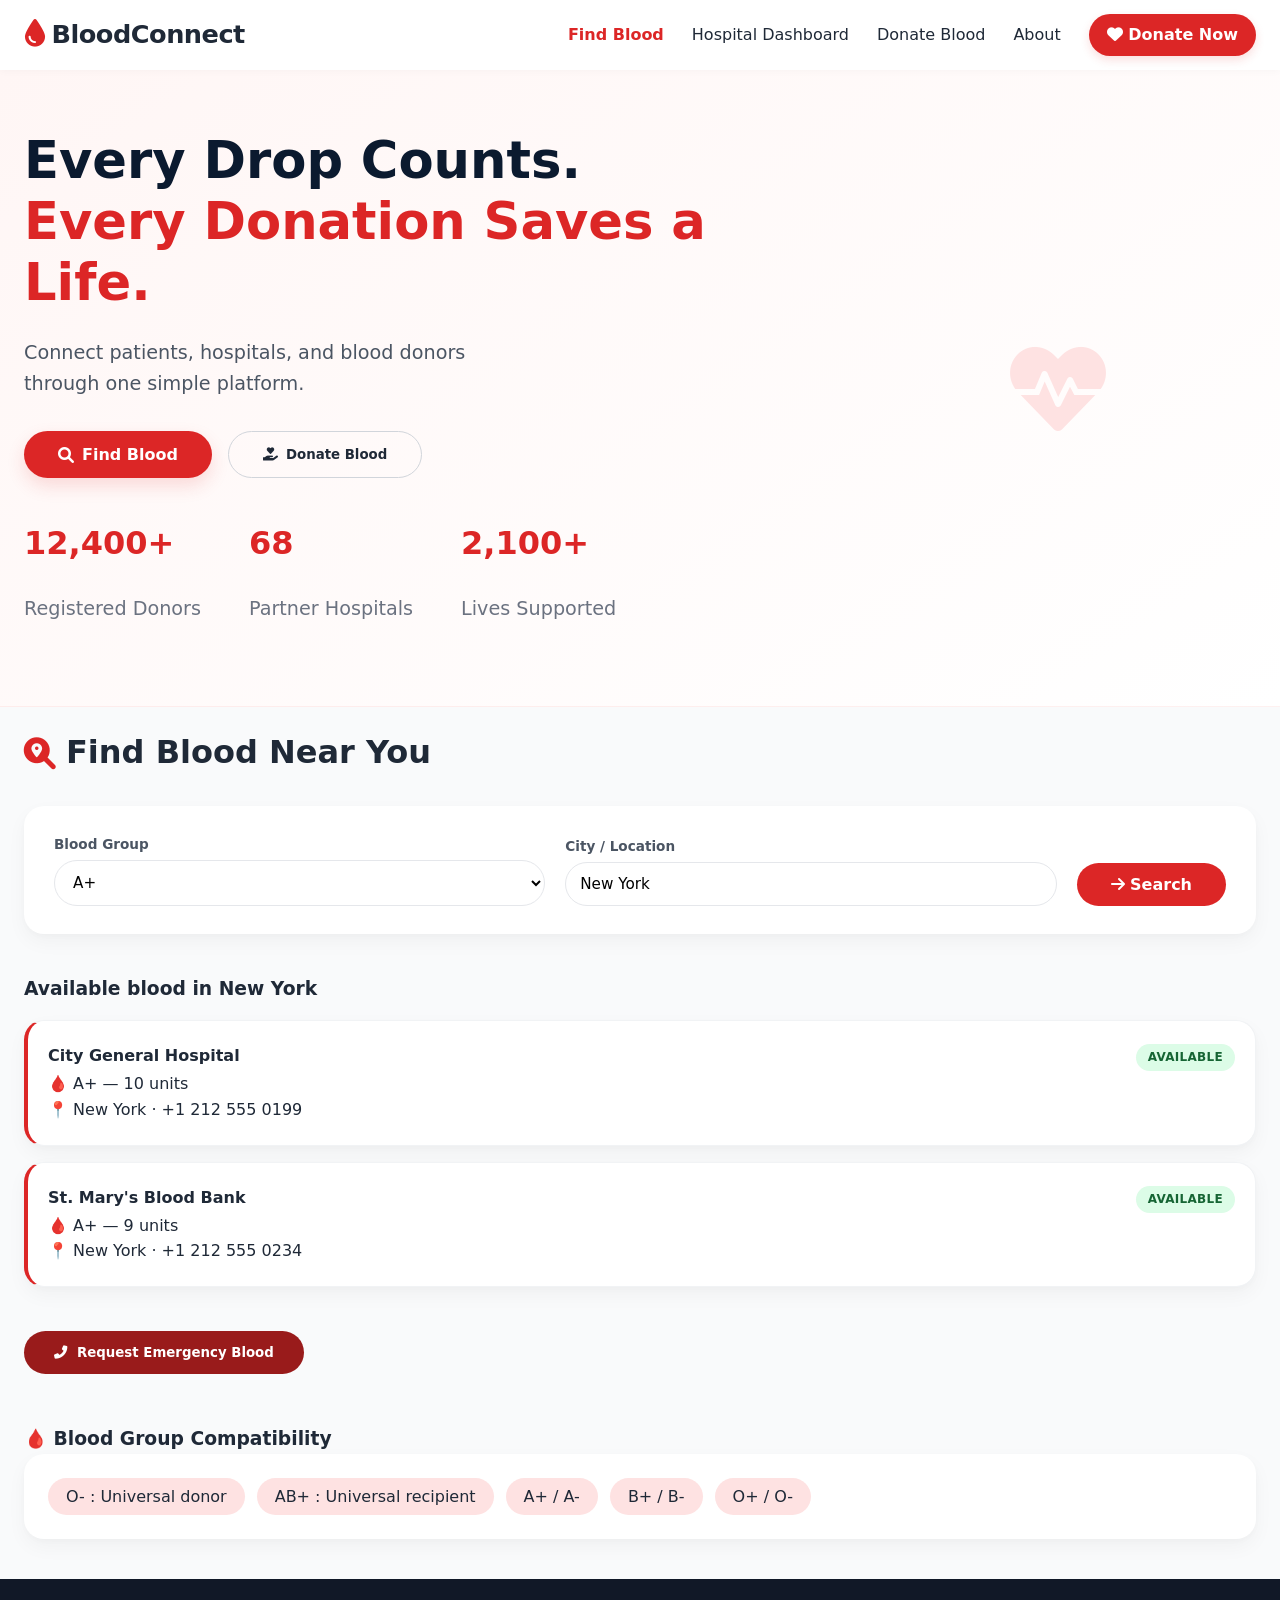
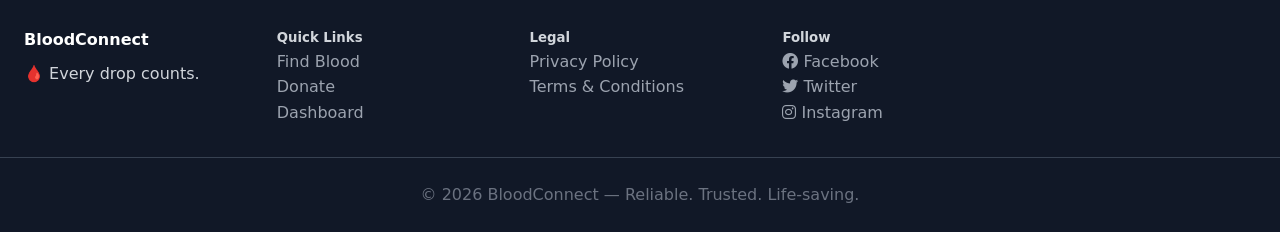
==== FRONTEND/INDEX.HTML @ 1e0dc268 "Add initial HTML structure for BloodConnect application" ====
<!DOCTYPE html>
<html lang="en">
<head>
  <meta charset="UTF-8" />
  <meta name="viewport" content="width=device-width, initial-scale=1.0" />
  <title>BloodConnect | Donate & Find Blood</title>
  <!-- Font Awesome 6 (free) -->
  <link rel="stylesheet" href="https://cdnjs.cloudflare.com/ajax/libs/font-awesome/6.0.0-beta3/css/all.min.css" />
  <style>
    * {
      margin: 0;
      padding: 0;
      box-sizing: border-box;
      font-family: system-ui, -apple-system, 'Segoe UI', Roboto, 'Helvetica Neue', sans-serif;
    }

    body {
      background-color: #F9FAFB;
      color: #1F2937;
      line-height: 1.6;
    }

    /* ----- color tokens ----- */
    :root {
      --primary-red: #DC2626;
      --dark-red: #991B1B;
      --light-red: #FEE2E2;
      --white: #FFFFFF;
      --dark-text: #1F2937;
      --light-bg: #F9FAFB;
      --shadow: 0 8px 20px rgba(0, 0, 0, 0.04), 0 2px 6px rgba(0, 0, 0, 0.02);
      --radius: 20px;
    }

    a {
      text-decoration: none;
      color: inherit;
    }

    .container {
      max-width: 1280px;
      margin: 0 auto;
      padding: 0 24px;
    }

    /* ----- navbar ----- */
    .navbar {
      background: var(--white);
      box-shadow: 0 1px 8px rgba(0,0,0,0.03);
      padding: 14px 0;
      position: sticky;
      top: 0;
      z-index: 50;
      backdrop-filter: blur(6px);
      background: rgba(255,255,255,0.92);
    }

    .navbar .container {
      display: flex;
      align-items: center;
      justify-content: space-between;
      flex-wrap: wrap;
    }

    .logo {
      font-weight: 700;
      font-size: 1.6rem;
      letter-spacing: -0.5px;
      display: flex;
      align-items: center;
      gap: 6px;
    }

    .logo i {
      color: var(--primary-red);
      font-size: 1.8rem;
    }

    .nav-links {
      display: flex;
      align-items: center;
      gap: 28px;
      font-weight: 500;
      flex-wrap: wrap;
    }

    .nav-links a {
      transition: color 0.2s;
    }

    .nav-links a:hover {
      color: var(--primary-red);
    }

    .donate-btn {
      background: var(--primary-red);
      color: white !important;
      padding: 8px 18px;
      border-radius: 40px;
      font-weight: 600;
      transition: 0.2s;
      box-shadow: 0 4px 10px rgba(220, 38, 38, 0.15);
    }

    .donate-btn:hover {
      background: var(--dark-red);
      transform: translateY(-2px);
      box-shadow: 0 8px 18px rgba(220, 38, 38, 0.2);
      color: white !important;
    }

    .hamburger {
      display: none;
      font-size: 1.6rem;
      cursor: pointer;
    }

    /* ----- hero ----- */
    .hero {
      padding: 60px 0 50px;
      background: linear-gradient(145deg, #fff6f5 0%, #ffffff 100%);
      border-bottom: 1px solid rgba(220,38,38,0.05);
    }

    .hero-grid {
      display: flex;
      flex-wrap: wrap;
      align-items: center;
      gap: 40px;
    }

    .hero-text {
      flex: 1 1 400px;
    }

    .hero-text h1 {
      font-size: 3.2rem;
      font-weight: 700;
      line-height: 1.2;
      color: #0B1A2F;
    }

    .hero-text h1 span {
      color: var(--primary-red);
    }

    .hero-text p {
      font-size: 1.2rem;
      margin: 24px 0 32px;
      color: #4B5563;
      max-width: 500px;
    }

    .cta-group {
      display: flex;
      flex-wrap: wrap;
      gap: 16px;
    }

    .btn-primary {
      background: var(--primary-red);
      color: white;
      padding: 14px 34px;
      border-radius: 60px;
      font-weight: 600;
      border: none;
      transition: 0.2s;
      box-shadow: 0 8px 18px rgba(220, 38, 38, 0.15);
      display: inline-flex;
      align-items: center;
      gap: 8px;
      font-size: 1rem;
      cursor: pointer;
    }

    .btn-primary:hover {
      background: var(--dark-red);
      transform: translateY(-3px);
      box-shadow: 0 12px 28px rgba(220, 38, 38, 0.2);
    }

    .btn-outline {
      background: transparent;
      color: var(--dark-text);
      padding: 14px 34px;
      border-radius: 60px;
      font-weight: 600;
      border: 1.5px solid #D1D5DB;
      transition: 0.2s;
      display: inline-flex;
      align-items: center;
      gap: 8px;
      cursor: pointer;
    }

    .btn-outline:hover {
      border-color: var(--primary-red);
      color: var(--primary-red);
      transform: translateY(-2px);
    }

    .hero-stats {
      display: flex;
      flex-wrap: wrap;
      gap: 48px;
      margin-top: 40px;
    }

    .stat-item h3 {
      font-size: 2rem;
      font-weight: 700;
      color: var(--primary-red);
    }

    .stat-item p {
      color: #6B7280;
      font-weight: 500;
    }

    /* ----- page sections (common) ----- */
    .section {
      padding: 50px 0;
    }

    .section-title {
      font-size: 2rem;
      font-weight: 700;
      margin-bottom: 28px;
      display: flex;
      align-items: center;
      gap: 10px;
    }

    .card-grid {
      display: grid;
      grid-template-columns: repeat(auto-fill, minmax(250px, 1fr));
      gap: 24px;
    }

    .card {
      background: var(--white);
      border-radius: var(--radius);
      padding: 22px 20px;
      box-shadow: var(--shadow);
      transition: 0.2s;
      border: 1px solid #f1f3f5;
    }

    .card:hover {
      transform: translateY(-4px);
      box-shadow: 0 16px 32px rgba(0,0,0,0.03);
    }

    .badge {
      display: inline-block;
      padding: 4px 12px;
      border-radius: 40px;
      font-size: 0.75rem;
      font-weight: 600;
      text-transform: uppercase;
      letter-spacing: 0.3px;
    }

    .badge-green { background: #DCFCE7; color: #166534; }
    .badge-yellow { background: #FEF3C7; color: #92400E; }
    .badge-red { background: #FEE2E2; color: #991B1B; }
    .badge-gray { background: #F3F4F6; color: #4B5563; }

    /* ----- find blood (page 1) ----- */
    .search-box {
      background: var(--white);
      padding: 28px 30px;
      border-radius: var(--radius);
      box-shadow: var(--shadow);
      display: flex;
      flex-wrap: wrap;
      align-items: flex-end;
      gap: 20px;
      margin-bottom: 40px;
    }

    .search-box .field {
      flex: 1 0 180px;
    }

    .search-box label {
      font-weight: 600;
      font-size: 0.85rem;
      display: block;
      margin-bottom: 4px;
      color: #4B5563;
    }

    .search-box select, .search-box input {
      width: 100%;
      padding: 12px 14px;
      border-radius: 40px;
      border: 1.5px solid #E5E7EB;
      background: var(--white);
      font-size: 0.95rem;
      transition: 0.2s;
    }

    .search-box select:focus, .search-box input:focus {
      outline: none;
      border-color: var(--primary-red);
      box-shadow: 0 0 0 3px rgba(220,38,38,0.08);
    }

    .btn-search {
      background: var(--primary-red);
      border: none;
      color: white;
      padding: 12px 34px;
      border-radius: 40px;
      font-weight: 600;
      font-size: 1rem;
      cursor: pointer;
      transition: 0.2s;
    }

    .btn-search:hover {
      background: var(--dark-red);
    }

    .result-item {
      border-left: 4px solid var(--primary-red);
      margin-bottom: 16px;
    }

    .emergency-btn {
      background: var(--dark-red);
      color: white;
      padding: 14px 30px;
      border-radius: 60px;
      font-weight: 600;
      border: none;
      display: inline-flex;
      align-items: center;
      gap: 10px;
      transition: 0.2s;
      margin-top: 24px;
      cursor: pointer;
    }

    .emergency-btn:hover {
      background: #7f1d1d;
      transform: scale(1.01);
    }

    /* ----- dashboard (page 2) ----- */
    .dashboard-header {
      display: flex;
      flex-wrap: wrap;
      justify-content: space-between;
      align-items: center;
      margin-bottom: 28px;
    }

    .inventory-card .stock-indicator {
      margin-top: 12px;
      font-weight: 600;
    }

    .inv-actions {
      display: flex;
      flex-wrap: wrap;
      gap: 8px;
      margin-top: 14px;
    }

    .inv-actions button {
      background: var(--light-bg);
      border: 1px solid #E5E7EB;
      padding: 6px 14px;
      border-radius: 40px;
      font-weight: 500;
      cursor: pointer;
      transition: 0.1s;
      font-size: 0.8rem;
    }

    .inv-actions button:hover {
      background: var(--light-red);
      border-color: var(--primary-red);
    }

    .hospital-info {
      background: var(--white);
      padding: 24px;
      border-radius: var(--radius);
      margin-top: 30px;
      box-shadow: var(--shadow);
      display: grid;
      grid-template-columns: repeat(auto-fill, minmax(180px,1fr));
      gap: 16px;
    }

    .hospital-info input, .hospital-info textarea {
      padding: 10px 14px;
      border-radius: 40px;
      border: 1.5px solid #E5E7EB;
      width: 100%;
    }

    /* ----- donor form (page 3) ----- */
    .donor-form {
      background: var(--white);
      padding: 36px 32px;
      border-radius: var(--radius);
      box-shadow: var(--shadow);
      max-width: 800px;
      margin: 0 auto;
    }

    .donor-form .form-row {
      display: grid;
      grid-template-columns: 1fr 1fr;
      gap: 20px;
      margin-bottom: 16px;
    }

    .donor-form .full-width {
      grid-column: 1 / -1;
    }

    .donor-form label {
      font-weight: 500;
      font-size: 0.9rem;
      display: block;
      margin-bottom: 4px;
      color: #374151;
    }

    .donor-form input, .donor-form select, .donor-form textarea {
      width: 100%;
      padding: 12px 16px;
      border-radius: 40px;
      border: 1.5px solid #E5E7EB;
      transition: 0.2s;
    }

    .donor-form input:focus, .donor-form select:focus {
      border-color: var(--primary-red);
      outline: none;
      box-shadow: 0 0 0 3px rgba(220,38,38,0.08);
    }

    .checkbox-group {
      display: flex;
      align-items: center;
      gap: 10px;
      margin: 16px 0;
    }

    .checkbox-group input {
      width: 20px;
      height: 20px;
      accent-color: var(--primary-red);
    }

    /* ----- footer ----- */
    .footer {
      background: #111827;
      color: #D1D5DB;
      padding: 48px 0 24px;
      margin-top: 40px;
    }

    .footer-grid {
      display: grid;
      grid-template-columns: repeat(auto-fill, minmax(180px,1fr));
      gap: 32px;
      margin-bottom: 32px;
    }

    .footer a {
      color: #9CA3AF;
      transition: 0.2s;
    }

    .footer a:hover {
      color: var(--primary-red);
    }

    .footer-bottom {
      border-top: 1px solid #374151;
      padding-top: 24px;
      text-align: center;
      color: #6B7280;
    }

    /* responsive */
    @media (max-width: 768px) {
      .nav-links {
        display: none;
        width: 100%;
        flex-direction: column;
        align-items: center;
        padding: 20px 0;
        gap: 16px;
      }
      .nav-links.open {
        display: flex;
      }
      .hamburger {
        display: block;
      }
      .hero-text h1 {
        font-size: 2.4rem;
      }
      .donor-form .form-row {
        grid-template-columns: 1fr;
      }
      .search-box {
        flex-direction: column;
        align-items: stretch;
      }
    }

    /* compatibility section */
    .compat-grid {
      display: flex;
      flex-wrap: wrap;
      gap: 12px;
      background: var(--white);
      padding: 24px;
      border-radius: var(--radius);
      box-shadow: var(--shadow);
    }

    .compat-item {
      background: var(--light-red);
      padding: 6px 18px;
      border-radius: 40px;
      font-weight: 500;
    }

    .page {
      display: block;
    }
    .page.hidden {
      display: none;
    }

    .tab-active {
      color: var(--primary-red);
      font-weight: 600;
    }

    /* success message */
    .success-msg {
      background: #DCFCE7;
      color: #166534;
      padding: 20px 24px;
      border-radius: 40px;
      font-weight: 500;
      margin-top: 24px;
    }
  </style>
</head>
<body>

<!-- ========== NAVBAR ========== -->
<nav class="navbar">
  <div class="container">
    <div class="logo">
      <i class="fas fa-droplet"></i> BloodConnect
    </div>
    <div class="hamburger" id="hamburger"><i class="fas fa-bars"></i></div>
    <div class="nav-links" id="navLinks">
      <a href="#" class="nav-link" data-page="find">Find Blood</a>
      <a href="#" class="nav-link" data-page="dashboard">Hospital Dashboard</a>
      <a href="#" class="nav-link" data-page="donor">Donate Blood</a>
      <a href="#">About</a>
      <a href="#" class="donate-btn" data-page="donor"><i class="fas fa-heart"></i> Donate Now</a>
    </div>
  </div>
</nav>

<!-- ========== HERO ========== -->
<section class="hero">
  <div class="container hero-grid">
    <div class="hero-text">
      <h1>Every Drop Counts. <br /><span>Every Donation Saves a Life.</span></h1>
      <p>Connect patients, hospitals, and blood donors through one simple platform.</p>
      <div class="cta-group">
        <button class="btn-primary" data-page="find"><i class="fas fa-search"></i> Find Blood</button>
        <button class="btn-outline" data-page="donor"><i class="fas fa-hand-holding-heart"></i> Donate Blood</button>
      </div>
      <div class="hero-stats">
        <div class="stat-item"><h3>12,400+</h3><p>Registered Donors</p></div>
        <div class="stat-item"><h3>68</h3><p>Partner Hospitals</p></div>
        <div class="stat-item"><h3>2,100+</h3><p>Lives Supported</p></div>
      </div>
    </div>
    <div style="flex:1;min-width:200px;text-align:center;font-size:6rem;color:var(--light-red);">
      <i class="fas fa-heartbeat"></i>
    </div>
  </div>
</section>

<!-- ========== PAGE CONTAINER ========== -->
<div class="container" style="padding-top:20px;">

  <!-- ===== PAGE 1: FIND BLOOD ===== -->
  <div id="page-find" class="page">
    <h2 class="section-title"><i class="fas fa-search-location" style="color:var(--primary-red);"></i> Find Blood Near You</h2>
    <div class="search-box">
      <div class="field">
        <label>Blood Group</label>
        <select id="bloodGroup">
          <option>A+</option><option>A-</option><option>B+</option><option>B-</option>
          <option>AB+</option><option>AB-</option><option>O+</option><option>O-</option>
        </select>
      </div>
      <div class="field">
        <label>City / Location</label>
        <input type="text" id="cityInput" placeholder="e.g. New York" value="New York">
      </div>
      <button class="btn-search" id="searchBtn"><i class="fas fa-arrow-right"></i> Search</button>
    </div>

    <div id="resultsContainer">
      <!-- dynamically filled -->
    </div>

    <div style="margin-top:20px;">
      <button class="emergency-btn"><i class="fas fa-phone-alt"></i> Request Emergency Blood</button>
    </div>

    <!-- compatibility -->
    <div style="margin-top:50px;">
      <h3>🩸 Blood Group Compatibility</h3>
      <div class="compat-grid">
        <span class="compat-item">O- : Universal donor</span>
        <span class="compat-item">AB+ : Universal recipient</span>
        <span class="compat-item">A+ / A-</span>
        <span class="compat-item">B+ / B-</span>
        <span class="compat-item">O+ / O-</span>
      </div>
    </div>
  </div>

  <!-- ===== PAGE 2: DASHBOARD ===== -->
  <div id="page-dashboard" class="page hidden">
    <div class="dashboard-header">
      <h2 class="section-title"><i class="fas fa-hospital" style="color:var(--primary-red);"></i> Hospital Dashboard</h2>
      <button class="btn-primary" id="updateInventoryBtn"><i class="fas fa-sync-alt"></i> Update Blood Inventory</button>
    </div>

    <div class="card-grid" id="inventoryGrid"></div>

    <div class="hospital-info">
      <input placeholder="Hospital / Blood Bank Name" value="City General Hospital">
      <input placeholder="Address" value="123 Main St">
      <input placeholder="City" value="New York">
      <input placeholder="Contact Number" value="+1 212 555 0199">
      <input placeholder="Email" value="info@cityhospital.org">
      <input placeholder="Last Updated" value="2026-08-31 14:30">
    </div>
  </div>

  <!-- ===== PAGE 3: DONOR REGISTRATION ===== -->
  <div id="page-donor" class="page hidden">
    <div style="text-align:center;margin-bottom:20px;">
      <h2 style="font-size:2.5rem;">Become a Blood Donor ❤️</h2>
      <p style="font-size:1.2rem;color:#4B5563;">Your donation can save someone's life.</p>
    </div>

    <div class="donor-form" id="donorForm">
      <div class="form-row">
        <div><label>Full Name</label><input type="text" placeholder="John Doe" id="dFullName"></div>
        <div><label>Age</label><input type="number" placeholder="25" id="dAge"></div>
      </div>
      <div class="form-row">
        <div><label>Gender</label>
          <select id="dGender"><option>Male</option><option>Female</option><option>Other</option></select>
        </div>
        <div><label>Blood Group</label>
          <select id="dBloodGroup"><option>A+</option><option>A-</option><option>B+</option><option>B-</option><option>AB+</option><option>AB-</option><option>O+</option><option>O-</option></select>
        </div>
      </div>
      <div class="form-row">
        <div><label>Mobile Number</label><input type="text" placeholder="+1 555 123 4567" id="dMobile"></div>
        <div><label>Email Address</label><input type="email" placeholder="john@example.com" id="dEmail"></div>
      </div>
      <div class="form-row">
        <div><label>City</label><input type="text" placeholder="New York" id="dCity"></div>
        <div><label>Address</label><input type="text" placeholder="Street, area" id="dAddress"></div>
      </div>
      <hr style="margin:20px 0;border-color:#f1f3f5;">
      <div class="form-row">
        <div><label>Donated before?</label>
          <select id="dDonatedBefore"><option>No</option><option>Yes</option></select>
        </div>
        <div><label>Last Donation Date</label><input type="date" id="dLastDonation"></div>
      </div>
      <div class="form-row">
        <div><label>Preferred Hospital</label><input type="text" placeholder="City General Hospital" id="dHospital"></div>
        <div><label>Availability</label><input type="text" placeholder="Weekends, evenings" id="dAvailability"></div>
      </div>
      <div class="full-width"><label>Emergency Contact Preference</label><input type="text" placeholder="SMS or call" id="dEmergencyPref"></div>

      <div class="checkbox-group full-width">
        <input type="checkbox" id="dAgree" checked>
        <label for="dAgree">I agree to be contacted when my blood group is needed.</label>
      </div>
      <button class="btn-primary" id="registerDonorBtn" style="width:100%;justify-content:center;"><i class="fas fa-heart"></i> Register as a Donor</button>
      <div id="donorSuccessMsg" class="success-msg" style="display:none;">Thank you for registering as a blood donor! Your willingness to donate can help save lives. ❤️🩸</div>
    </div>
  </div>

</div>

<!-- ========== FOOTER ========== -->
<footer class="footer">
  <div class="container footer-grid">
    <div><h4 style="color:white;">BloodConnect</h4><p style="margin-top:8px;">🩸 Every drop counts.</p></div>
    <div><h5>Quick Links</h5><a href="#">Find Blood</a><br><a href="#">Donate</a><br><a href="#">Dashboard</a></div>
    <div><h5>Legal</h5><a href="#">Privacy Policy</a><br><a href="#">Terms & Conditions</a></div>
    <div><h5>Follow</h5><a href="#"><i class="fab fa-facebook"></i> Facebook</a><br><a href="#"><i class="fab fa-twitter"></i> Twitter</a><br><a href="#"><i class="fab fa-instagram"></i> Instagram</a></div>
  </div>
  <div class="container footer-bottom">© 2026 BloodConnect — Reliable. Trusted. Life-saving.</div>
</footer>

<script>
  (function() {
    // ----- NAVIGATION -----
    const pages = {
      find: document.getElementById('page-find'),
      dashboard: document.getElementById('page-dashboard'),
      donor: document.getElementById('page-donor')
    };
    const navLinks = document.querySelectorAll('.nav-link, [data-page]');
    function showPage(pageId) {
      Object.keys(pages).forEach(key => {
        pages[key].classList.toggle('hidden', key !== pageId);
      });
      // update active class on nav links
      document.querySelectorAll('.nav-link').forEach(link => {
        link.classList.toggle('tab-active', link.dataset.page === pageId);
      });
    }

    // attach click to all data-page elements
    document.querySelectorAll('[data-page]').forEach(el => {
      el.addEventListener('click', function(e) {
        e.preventDefault();
        const page = this.dataset.page;
        if (page && pages[page]) showPage(page);
        // close mobile menu
        document.getElementById('navLinks').classList.remove('open');
      });
    });
    // hamburger
    document.getElementById('hamburger').addEventListener('click', function() {
      document.getElementById('navLinks').classList.toggle('open');
    });

    // default: find page
    showPage('find');

    // ----- MOCK DATA for find & dashboard -----
    const bloodGroups = ['A+','A-','B+','B-','AB+','AB-','O+','O-'];
    const hospitals = [
      { name: 'City General Hospital', city: 'New York', contact: '+1 212 555 0199' },
      { name: 'St. Mary\'s Blood Bank', city: 'New York', contact: '+1 212 555 0234' },
      { name: 'Brooklyn Medical Center', city: 'Brooklyn', contact: '+1 718 555 0456' },
    ];

    function randomUnits() { return Math.floor(Math.random() * 15) + 1; }
    function randomStatus(units) {
      if (units === 0) return { label: 'Not Available', badge: 'badge-red' };
      if (units < 4) return { label: 'Low Stock', badge: 'badge-yellow' };
      return { label: 'Available', badge: 'badge-green' };
    }

    // generate inventory for dashboard
    function generateInventory() {
      return bloodGroups.map(g => {
        const units = randomUnits();
        const status = randomStatus(units);
        return { group: g, units, status };
      });
    }

    let inventory = generateInventory();

    function renderInventory() {
      const grid = document.getElementById('inventoryGrid');
      grid.innerHTML = inventory.map(item => {
        const statusClass = item.status.badge;
        return `<div class="card inventory-card">
          <h3 style="font-size:1.6rem;">${item.group}</h3>
          <div style="font-size:1.8rem;font-weight:700;">${item.units} <span style="font-size:0.9rem;font-weight:400;color:#6B7280;">units</span></div>
          <div class="stock-indicator"><span class="badge ${statusClass}">${item.status.label}</span></div>
          <div class="inv-actions">
            <button data-group="${item.group}" data-action="inc">+</button>
            <button data-group="${item.group}" data-action="dec">−</button>
            <button data-group="${item.group}" data-action="unavailable">✕</button>
          </div>
        </div>`;
      }).join('');

      // attach inventory actions
      document.querySelectorAll('.inv-actions button').forEach(btn => {
        btn.addEventListener('click', function() {
          const group = this.dataset.group;
          const action = this.dataset.action;
          const item = inventory.find(i => i.group === group);
          if (!item) return;
          if (action === 'inc') { item.units += 1; }
          else if (action === 'dec') { item.units = Math.max(0, item.units - 1); }
          else if (action === 'unavailable') { item.units = 0; }
          // update status
          item.status = randomStatus(item.units);
          renderInventory();
        });
      });
    }
    renderInventory();

    // update inventory button (refresh)
    document.getElementById('updateInventoryBtn').addEventListener('click', function() {
      inventory = generateInventory();
      renderInventory();
    });

    // ----- SEARCH (find blood) -----
    function performSearch() {
      const group = document.getElementById('bloodGroup').value;
      const city = document.getElementById('cityInput').value.trim() || 'New York';
      const container = document.getElementById('resultsContainer');

      // filter hospitals by city (mock)
      const filtered = hospitals.filter(h => h.city.toLowerCase().includes(city.toLowerCase()));

      if (filtered.length === 0) {
        container.innerHTML = `<div style="background:#FEE2E2;padding:24px;border-radius:var(--radius);">
          <i class="fas fa-exclamation-triangle" style="color:var(--primary-red);"></i> 
          <strong>Sorry, this blood group is currently not available in your selected location. Please try nearby hospitals or blood banks.</strong>
        </div>`;
        return;
      }

      let html = `<h3 style="margin-bottom:16px;">Available blood in ${city}</h3>`;
      filtered.forEach(h => {
        const units = Math.floor(Math.random() * 12) + 1;
        const status = randomStatus(units);
        html += `<div class="card result-item">
          <div style="display:flex;flex-wrap:wrap;justify-content:space-between;">
            <div><strong>${h.name}</strong></div>
            <div><span class="badge ${status.badge}">${status.label}</span></div>
          </div>
          <div>🩸 ${group} — ${units} units</div>
          <div>📍 ${h.city} · ${h.contact}</div>
        </div>`;
      });
      container.innerHTML = html;
    }

    document.getElementById('searchBtn').addEventListener('click', performSearch);
    performSearch(); // initial

    // ----- DONOR REGISTRATION -----
    document.getElementById('registerDonorBtn').addEventListener('click', function() {
      const successDiv = document.getElementById('donorSuccessMsg');
      successDiv.style.display = 'block';
      // optionally clear fields (but keep for demo)
      // scroll to success
      successDiv.scrollIntoView({ behavior: 'smooth', block: 'center' });
    });

    // emergency banner / compatibility already in place

  })();
</script>
</body>
</html>
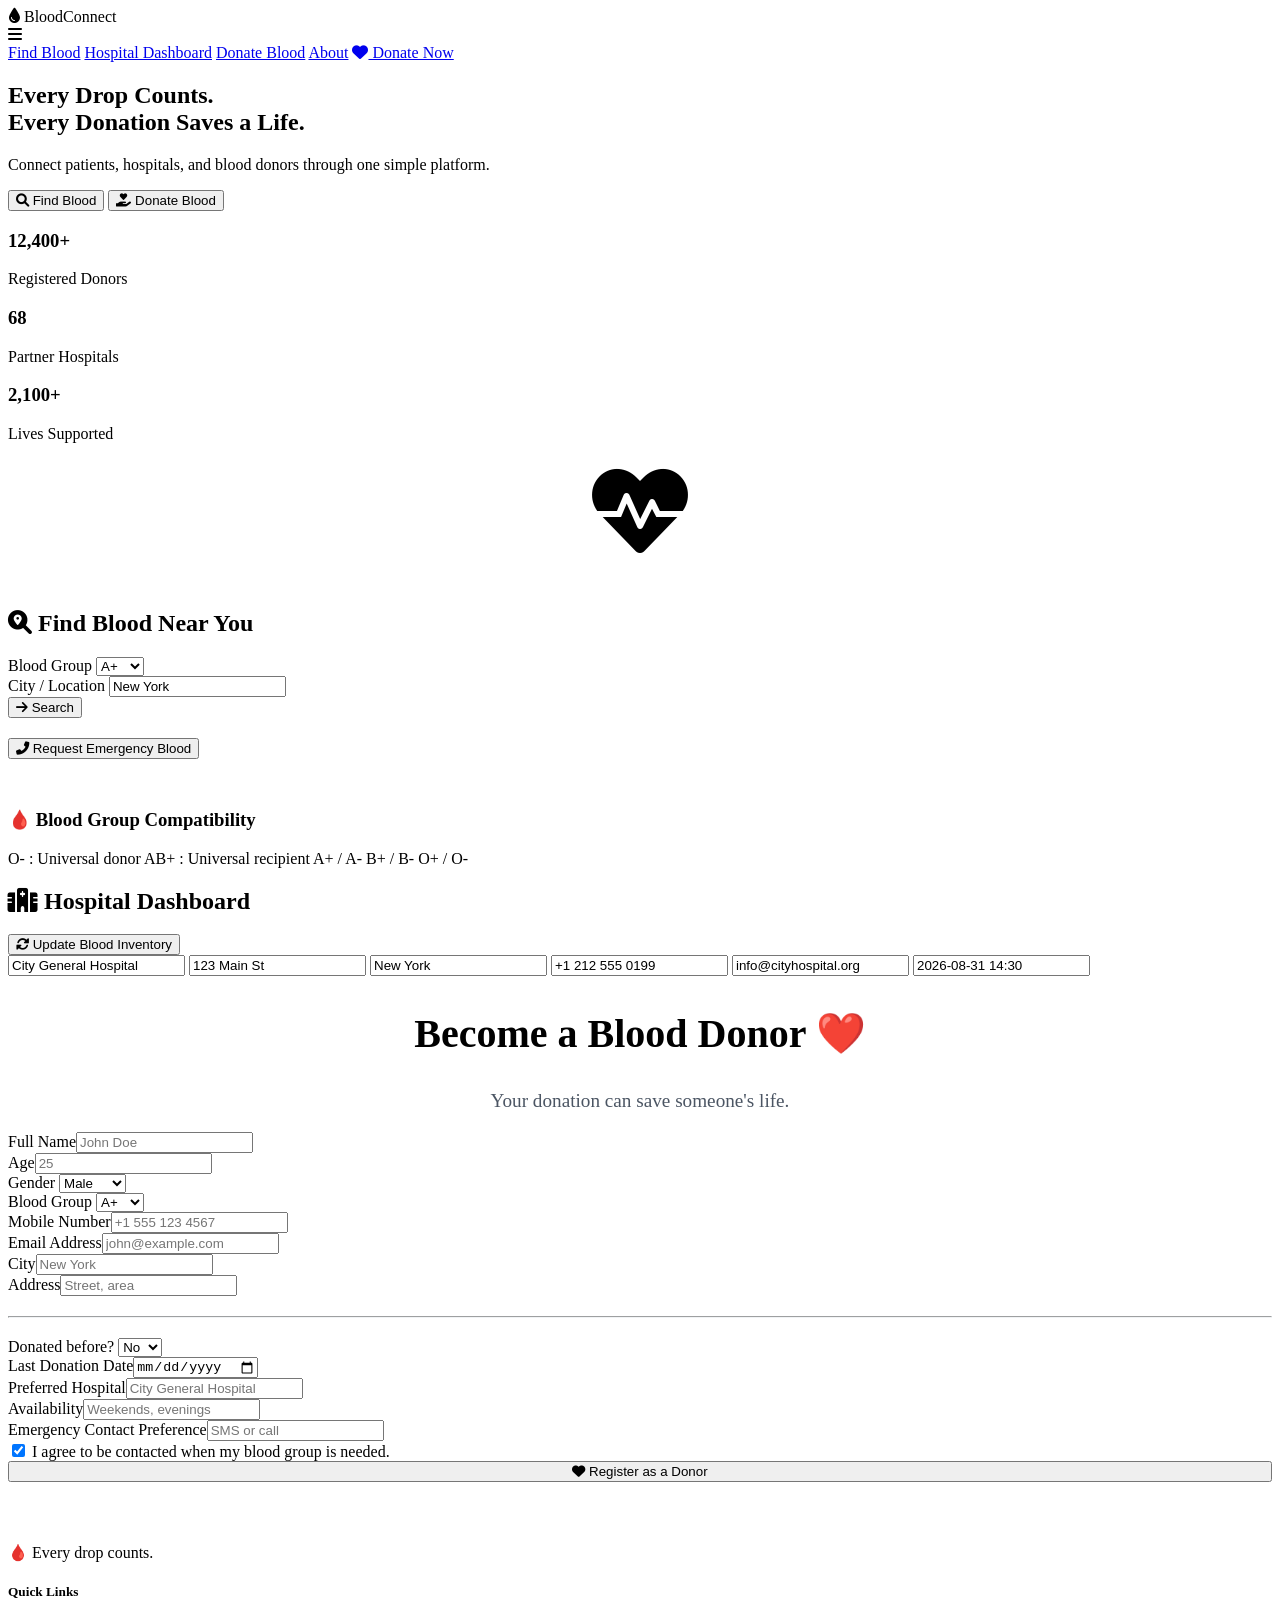
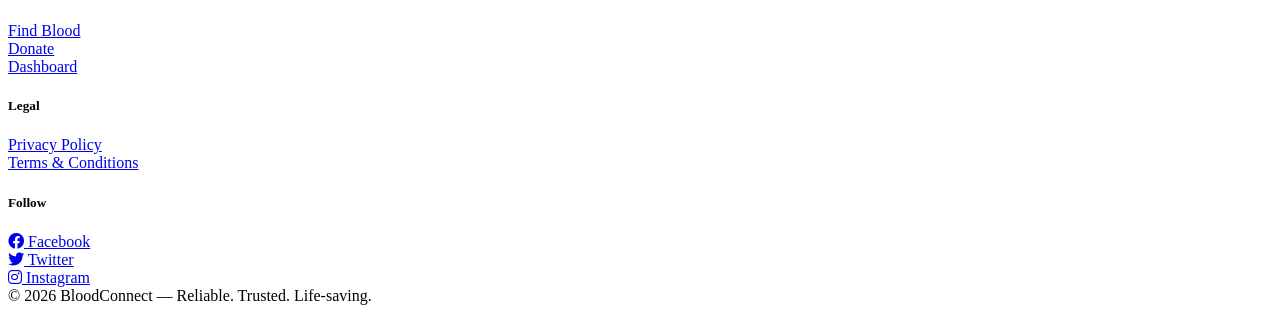
==== commit 38531fed: "Remove inline CSS and JavaScript from index.html, linking external stylesheet and script instead" ====
--- a/FRONTEND/INDEX.HTML
+++ b/FRONTEND/INDEX.HTML
@@ -6,558 +6,7 @@
   <title>BloodConnect | Donate & Find Blood</title>
   <!-- Font Awesome 6 (free) -->
   <link rel="stylesheet" href="https://cdnjs.cloudflare.com/ajax/libs/font-awesome/6.0.0-beta3/css/all.min.css" />
-  <style>
-    * {
-      margin: 0;
-      padding: 0;
-      box-sizing: border-box;
-      font-family: system-ui, -apple-system, 'Segoe UI', Roboto, 'Helvetica Neue', sans-serif;
-    }
-
-    body {
-      background-color: #F9FAFB;
-      color: #1F2937;
-      line-height: 1.6;
-    }
-
-    /* ----- color tokens ----- */
-    :root {
-      --primary-red: #DC2626;
-      --dark-red: #991B1B;
-      --light-red: #FEE2E2;
-      --white: #FFFFFF;
-      --dark-text: #1F2937;
-      --light-bg: #F9FAFB;
-      --shadow: 0 8px 20px rgba(0, 0, 0, 0.04), 0 2px 6px rgba(0, 0, 0, 0.02);
-      --radius: 20px;
-    }
-
-    a {
-      text-decoration: none;
-      color: inherit;
-    }
-
-    .container {
-      max-width: 1280px;
-      margin: 0 auto;
-      padding: 0 24px;
-    }
-
-    /* ----- navbar ----- */
-    .navbar {
-      background: var(--white);
-      box-shadow: 0 1px 8px rgba(0,0,0,0.03);
-      padding: 14px 0;
-      position: sticky;
-      top: 0;
-      z-index: 50;
-      backdrop-filter: blur(6px);
-      background: rgba(255,255,255,0.92);
-    }
-
-    .navbar .container {
-      display: flex;
-      align-items: center;
-      justify-content: space-between;
-      flex-wrap: wrap;
-    }
-
-    .logo {
-      font-weight: 700;
-      font-size: 1.6rem;
-      letter-spacing: -0.5px;
-      display: flex;
-      align-items: center;
-      gap: 6px;
-    }
-
-    .logo i {
-      color: var(--primary-red);
-      font-size: 1.8rem;
-    }
-
-    .nav-links {
-      display: flex;
-      align-items: center;
-      gap: 28px;
-      font-weight: 500;
-      flex-wrap: wrap;
-    }
-
-    .nav-links a {
-      transition: color 0.2s;
-    }
-
-    .nav-links a:hover {
-      color: var(--primary-red);
-    }
-
-    .donate-btn {
-      background: var(--primary-red);
-      color: white !important;
-      padding: 8px 18px;
-      border-radius: 40px;
-      font-weight: 600;
-      transition: 0.2s;
-      box-shadow: 0 4px 10px rgba(220, 38, 38, 0.15);
-    }
-
-    .donate-btn:hover {
-      background: var(--dark-red);
-      transform: translateY(-2px);
-      box-shadow: 0 8px 18px rgba(220, 38, 38, 0.2);
-      color: white !important;
-    }
-
-    .hamburger {
-      display: none;
-      font-size: 1.6rem;
-      cursor: pointer;
-    }
-
-    /* ----- hero ----- */
-    .hero {
-      padding: 60px 0 50px;
-      background: linear-gradient(145deg, #fff6f5 0%, #ffffff 100%);
-      border-bottom: 1px solid rgba(220,38,38,0.05);
-    }
-
-    .hero-grid {
-      display: flex;
-      flex-wrap: wrap;
-      align-items: center;
-      gap: 40px;
-    }
-
-    .hero-text {
-      flex: 1 1 400px;
-    }
-
-    .hero-text h1 {
-      font-size: 3.2rem;
-      font-weight: 700;
-      line-height: 1.2;
-      color: #0B1A2F;
-    }
-
-    .hero-text h1 span {
-      color: var(--primary-red);
-    }
-
-    .hero-text p {
-      font-size: 1.2rem;
-      margin: 24px 0 32px;
-      color: #4B5563;
-      max-width: 500px;
-    }
-
-    .cta-group {
-      display: flex;
-      flex-wrap: wrap;
-      gap: 16px;
-    }
-
-    .btn-primary {
-      background: var(--primary-red);
-      color: white;
-      padding: 14px 34px;
-      border-radius: 60px;
-      font-weight: 600;
-      border: none;
-      transition: 0.2s;
-      box-shadow: 0 8px 18px rgba(220, 38, 38, 0.15);
-      display: inline-flex;
-      align-items: center;
-      gap: 8px;
-      font-size: 1rem;
-      cursor: pointer;
-    }
-
-    .btn-primary:hover {
-      background: var(--dark-red);
-      transform: translateY(-3px);
-      box-shadow: 0 12px 28px rgba(220, 38, 38, 0.2);
-    }
-
-    .btn-outline {
-      background: transparent;
-      color: var(--dark-text);
-      padding: 14px 34px;
-      border-radius: 60px;
-      font-weight: 600;
-      border: 1.5px solid #D1D5DB;
-      transition: 0.2s;
-      display: inline-flex;
-      align-items: center;
-      gap: 8px;
-      cursor: pointer;
-    }
-
-    .btn-outline:hover {
-      border-color: var(--primary-red);
-      color: var(--primary-red);
-      transform: translateY(-2px);
-    }
-
-    .hero-stats {
-      display: flex;
-      flex-wrap: wrap;
-      gap: 48px;
-      margin-top: 40px;
-    }
-
-    .stat-item h3 {
-      font-size: 2rem;
-      font-weight: 700;
-      color: var(--primary-red);
-    }
-
-    .stat-item p {
-      color: #6B7280;
-      font-weight: 500;
-    }
-
-    /* ----- page sections (common) ----- */
-    .section {
-      padding: 50px 0;
-    }
-
-    .section-title {
-      font-size: 2rem;
-      font-weight: 700;
-      margin-bottom: 28px;
-      display: flex;
-      align-items: center;
-      gap: 10px;
-    }
-
-    .card-grid {
-      display: grid;
-      grid-template-columns: repeat(auto-fill, minmax(250px, 1fr));
-      gap: 24px;
-    }
-
-    .card {
-      background: var(--white);
-      border-radius: var(--radius);
-      padding: 22px 20px;
-      box-shadow: var(--shadow);
-      transition: 0.2s;
-      border: 1px solid #f1f3f5;
-    }
-
-    .card:hover {
-      transform: translateY(-4px);
-      box-shadow: 0 16px 32px rgba(0,0,0,0.03);
-    }
-
-    .badge {
-      display: inline-block;
-      padding: 4px 12px;
-      border-radius: 40px;
-      font-size: 0.75rem;
-      font-weight: 600;
-      text-transform: uppercase;
-      letter-spacing: 0.3px;
-    }
-
-    .badge-green { background: #DCFCE7; color: #166534; }
-    .badge-yellow { background: #FEF3C7; color: #92400E; }
-    .badge-red { background: #FEE2E2; color: #991B1B; }
-    .badge-gray { background: #F3F4F6; color: #4B5563; }
-
-    /* ----- find blood (page 1) ----- */
-    .search-box {
-      background: var(--white);
-      padding: 28px 30px;
-      border-radius: var(--radius);
-      box-shadow: var(--shadow);
-      display: flex;
-      flex-wrap: wrap;
-      align-items: flex-end;
-      gap: 20px;
-      margin-bottom: 40px;
-    }
-
-    .search-box .field {
-      flex: 1 0 180px;
-    }
-
-    .search-box label {
-      font-weight: 600;
-      font-size: 0.85rem;
-      display: block;
-      margin-bottom: 4px;
-      color: #4B5563;
-    }
-
-    .search-box select, .search-box input {
-      width: 100%;
-      padding: 12px 14px;
-      border-radius: 40px;
-      border: 1.5px solid #E5E7EB;
-      background: var(--white);
-      font-size: 0.95rem;
-      transition: 0.2s;
-    }
-
-    .search-box select:focus, .search-box input:focus {
-      outline: none;
-      border-color: var(--primary-red);
-      box-shadow: 0 0 0 3px rgba(220,38,38,0.08);
-    }
-
-    .btn-search {
-      background: var(--primary-red);
-      border: none;
-      color: white;
-      padding: 12px 34px;
-      border-radius: 40px;
-      font-weight: 600;
-      font-size: 1rem;
-      cursor: pointer;
-      transition: 0.2s;
-    }
-
-    .btn-search:hover {
-      background: var(--dark-red);
-    }
-
-    .result-item {
-      border-left: 4px solid var(--primary-red);
-      margin-bottom: 16px;
-    }
-
-    .emergency-btn {
-      background: var(--dark-red);
-      color: white;
-      padding: 14px 30px;
-      border-radius: 60px;
-      font-weight: 600;
-      border: none;
-      display: inline-flex;
-      align-items: center;
-      gap: 10px;
-      transition: 0.2s;
-      margin-top: 24px;
-      cursor: pointer;
-    }
-
-    .emergency-btn:hover {
-      background: #7f1d1d;
-      transform: scale(1.01);
-    }
-
-    /* ----- dashboard (page 2) ----- */
-    .dashboard-header {
-      display: flex;
-      flex-wrap: wrap;
-      justify-content: space-between;
-      align-items: center;
-      margin-bottom: 28px;
-    }
-
-    .inventory-card .stock-indicator {
-      margin-top: 12px;
-      font-weight: 600;
-    }
-
-    .inv-actions {
-      display: flex;
-      flex-wrap: wrap;
-      gap: 8px;
-      margin-top: 14px;
-    }
-
-    .inv-actions button {
-      background: var(--light-bg);
-      border: 1px solid #E5E7EB;
-      padding: 6px 14px;
-      border-radius: 40px;
-      font-weight: 500;
-      cursor: pointer;
-      transition: 0.1s;
-      font-size: 0.8rem;
-    }
-
-    .inv-actions button:hover {
-      background: var(--light-red);
-      border-color: var(--primary-red);
-    }
-
-    .hospital-info {
-      background: var(--white);
-      padding: 24px;
-      border-radius: var(--radius);
-      margin-top: 30px;
-      box-shadow: var(--shadow);
-      display: grid;
-      grid-template-columns: repeat(auto-fill, minmax(180px,1fr));
-      gap: 16px;
-    }
-
-    .hospital-info input, .hospital-info textarea {
-      padding: 10px 14px;
-      border-radius: 40px;
-      border: 1.5px solid #E5E7EB;
-      width: 100%;
-    }
-
-    /* ----- donor form (page 3) ----- */
-    .donor-form {
-      background: var(--white);
-      padding: 36px 32px;
-      border-radius: var(--radius);
-      box-shadow: var(--shadow);
-      max-width: 800px;
-      margin: 0 auto;
-    }
-
-    .donor-form .form-row {
-      display: grid;
-      grid-template-columns: 1fr 1fr;
-      gap: 20px;
-      margin-bottom: 16px;
-    }
-
-    .donor-form .full-width {
-      grid-column: 1 / -1;
-    }
-
-    .donor-form label {
-      font-weight: 500;
-      font-size: 0.9rem;
-      display: block;
-      margin-bottom: 4px;
-      color: #374151;
-    }
-
-    .donor-form input, .donor-form select, .donor-form textarea {
-      width: 100%;
-      padding: 12px 16px;
-      border-radius: 40px;
-      border: 1.5px solid #E5E7EB;
-      transition: 0.2s;
-    }
-
-    .donor-form input:focus, .donor-form select:focus {
-      border-color: var(--primary-red);
-      outline: none;
-      box-shadow: 0 0 0 3px rgba(220,38,38,0.08);
-    }
-
-    .checkbox-group {
-      display: flex;
-      align-items: center;
-      gap: 10px;
-      margin: 16px 0;
-    }
-
-    .checkbox-group input {
-      width: 20px;
-      height: 20px;
-      accent-color: var(--primary-red);
-    }
-
-    /* ----- footer ----- */
-    .footer {
-      background: #111827;
-      color: #D1D5DB;
-      padding: 48px 0 24px;
-      margin-top: 40px;
-    }
-
-    .footer-grid {
-      display: grid;
-      grid-template-columns: repeat(auto-fill, minmax(180px,1fr));
-      gap: 32px;
-      margin-bottom: 32px;
-    }
-
-    .footer a {
-      color: #9CA3AF;
-      transition: 0.2s;
-    }
-
-    .footer a:hover {
-      color: var(--primary-red);
-    }
-
-    .footer-bottom {
-      border-top: 1px solid #374151;
-      padding-top: 24px;
-      text-align: center;
-      color: #6B7280;
-    }
-
-    /* responsive */
-    @media (max-width: 768px) {
-      .nav-links {
-        display: none;
-        width: 100%;
-        flex-direction: column;
-        align-items: center;
-        padding: 20px 0;
-        gap: 16px;
-      }
-      .nav-links.open {
-        display: flex;
-      }
-      .hamburger {
-        display: block;
-      }
-      .hero-text h1 {
-        font-size: 2.4rem;
-      }
-      .donor-form .form-row {
-        grid-template-columns: 1fr;
-      }
-      .search-box {
-        flex-direction: column;
-        align-items: stretch;
-      }
-    }
-
-    /* compatibility section */
-    .compat-grid {
-      display: flex;
-      flex-wrap: wrap;
-      gap: 12px;
-      background: var(--white);
-      padding: 24px;
-      border-radius: var(--radius);
-      box-shadow: var(--shadow);
-    }
-
-    .compat-item {
-      background: var(--light-red);
-      padding: 6px 18px;
-      border-radius: 40px;
-      font-weight: 500;
-    }
-
-    .page {
-      display: block;
-    }
-    .page.hidden {
-      display: none;
-    }
-
-    .tab-active {
-      color: var(--primary-red);
-      font-weight: 600;
-    }
-
-    /* success message */
-    .success-msg {
-      background: #DCFCE7;
-      color: #166534;
-      padding: 20px 24px;
-      border-radius: 40px;
-      font-weight: 500;
-      margin-top: 24px;
-    }
-  </style>
+  <link rel="stylesheet" href="style.css">
 </head>
 <body>
 
@@ -723,158 +172,6 @@
   </div>
   <div class="container footer-bottom">© 2026 BloodConnect — Reliable. Trusted. Life-saving.</div>
 </footer>
-
-<script>
-  (function() {
-    // ----- NAVIGATION -----
-    const pages = {
-      find: document.getElementById('page-find'),
-      dashboard: document.getElementById('page-dashboard'),
-      donor: document.getElementById('page-donor')
-    };
-    const navLinks = document.querySelectorAll('.nav-link, [data-page]');
-    function showPage(pageId) {
-      Object.keys(pages).forEach(key => {
-        pages[key].classList.toggle('hidden', key !== pageId);
-      });
-      // update active class on nav links
-      document.querySelectorAll('.nav-link').forEach(link => {
-        link.classList.toggle('tab-active', link.dataset.page === pageId);
-      });
-    }
-
-    // attach click to all data-page elements
-    document.querySelectorAll('[data-page]').forEach(el => {
-      el.addEventListener('click', function(e) {
-        e.preventDefault();
-        const page = this.dataset.page;
-        if (page && pages[page]) showPage(page);
-        // close mobile menu
-        document.getElementById('navLinks').classList.remove('open');
-      });
-    });
-    // hamburger
-    document.getElementById('hamburger').addEventListener('click', function() {
-      document.getElementById('navLinks').classList.toggle('open');
-    });
-
-    // default: find page
-    showPage('find');
-
-    // ----- MOCK DATA for find & dashboard -----
-    const bloodGroups = ['A+','A-','B+','B-','AB+','AB-','O+','O-'];
-    const hospitals = [
-      { name: 'City General Hospital', city: 'New York', contact: '+1 212 555 0199' },
-      { name: 'St. Mary\'s Blood Bank', city: 'New York', contact: '+1 212 555 0234' },
-      { name: 'Brooklyn Medical Center', city: 'Brooklyn', contact: '+1 718 555 0456' },
-    ];
-
-    function randomUnits() { return Math.floor(Math.random() * 15) + 1; }
-    function randomStatus(units) {
-      if (units === 0) return { label: 'Not Available', badge: 'badge-red' };
-      if (units < 4) return { label: 'Low Stock', badge: 'badge-yellow' };
-      return { label: 'Available', badge: 'badge-green' };
-    }
-
-    // generate inventory for dashboard
-    function generateInventory() {
-      return bloodGroups.map(g => {
-        const units = randomUnits();
-        const status = randomStatus(units);
-        return { group: g, units, status };
-      });
-    }
-
-    let inventory = generateInventory();
-
-    function renderInventory() {
-      const grid = document.getElementById('inventoryGrid');
-      grid.innerHTML = inventory.map(item => {
-        const statusClass = item.status.badge;
-        return `<div class="card inventory-card">
-          <h3 style="font-size:1.6rem;">${item.group}</h3>
-          <div style="font-size:1.8rem;font-weight:700;">${item.units} <span style="font-size:0.9rem;font-weight:400;color:#6B7280;">units</span></div>
-          <div class="stock-indicator"><span class="badge ${statusClass}">${item.status.label}</span></div>
-          <div class="inv-actions">
-            <button data-group="${item.group}" data-action="inc">+</button>
-            <button data-group="${item.group}" data-action="dec">−</button>
-            <button data-group="${item.group}" data-action="unavailable">✕</button>
-          </div>
-        </div>`;
-      }).join('');
-
-      // attach inventory actions
-      document.querySelectorAll('.inv-actions button').forEach(btn => {
-        btn.addEventListener('click', function() {
-          const group = this.dataset.group;
-          const action = this.dataset.action;
-          const item = inventory.find(i => i.group === group);
-          if (!item) return;
-          if (action === 'inc') { item.units += 1; }
-          else if (action === 'dec') { item.units = Math.max(0, item.units - 1); }
-          else if (action === 'unavailable') { item.units = 0; }
-          // update status
-          item.status = randomStatus(item.units);
-          renderInventory();
-        });
-      });
-    }
-    renderInventory();
-
-    // update inventory button (refresh)
-    document.getElementById('updateInventoryBtn').addEventListener('click', function() {
-      inventory = generateInventory();
-      renderInventory();
-    });
-
-    // ----- SEARCH (find blood) -----
-    function performSearch() {
-      const group = document.getElementById('bloodGroup').value;
-      const city = document.getElementById('cityInput').value.trim() || 'New York';
-      const container = document.getElementById('resultsContainer');
-
-      // filter hospitals by city (mock)
-      const filtered = hospitals.filter(h => h.city.toLowerCase().includes(city.toLowerCase()));
-
-      if (filtered.length === 0) {
-        container.innerHTML = `<div style="background:#FEE2E2;padding:24px;border-radius:var(--radius);">
-          <i class="fas fa-exclamation-triangle" style="color:var(--primary-red);"></i> 
-          <strong>Sorry, this blood group is currently not available in your selected location. Please try nearby hospitals or blood banks.</strong>
-        </div>`;
-        return;
-      }
-
-      let html = `<h3 style="margin-bottom:16px;">Available blood in ${city}</h3>`;
-      filtered.forEach(h => {
-        const units = Math.floor(Math.random() * 12) + 1;
-        const status = randomStatus(units);
-        html += `<div class="card result-item">
-          <div style="display:flex;flex-wrap:wrap;justify-content:space-between;">
-            <div><strong>${h.name}</strong></div>
-            <div><span class="badge ${status.badge}">${status.label}</span></div>
-          </div>
-          <div>🩸 ${group} — ${units} units</div>
-          <div>📍 ${h.city} · ${h.contact}</div>
-        </div>`;
-      });
-      container.innerHTML = html;
-    }
-
-    document.getElementById('searchBtn').addEventListener('click', performSearch);
-    performSearch(); // initial
-
-    // ----- DONOR REGISTRATION -----
-    document.getElementById('registerDonorBtn').addEventListener('click', function() {
-      const successDiv = document.getElementById('donorSuccessMsg');
-      successDiv.style.display = 'block';
-      // optionally clear fields (but keep for demo)
-      // scroll to success
-      successDiv.scrollIntoView({ behavior: 'smooth', block: 'center' });
-    });
-
-    // emergency banner / compatibility already in place
-
-  })();
-</script>
+<script src="script.js"></script>
 </body>
 </html>
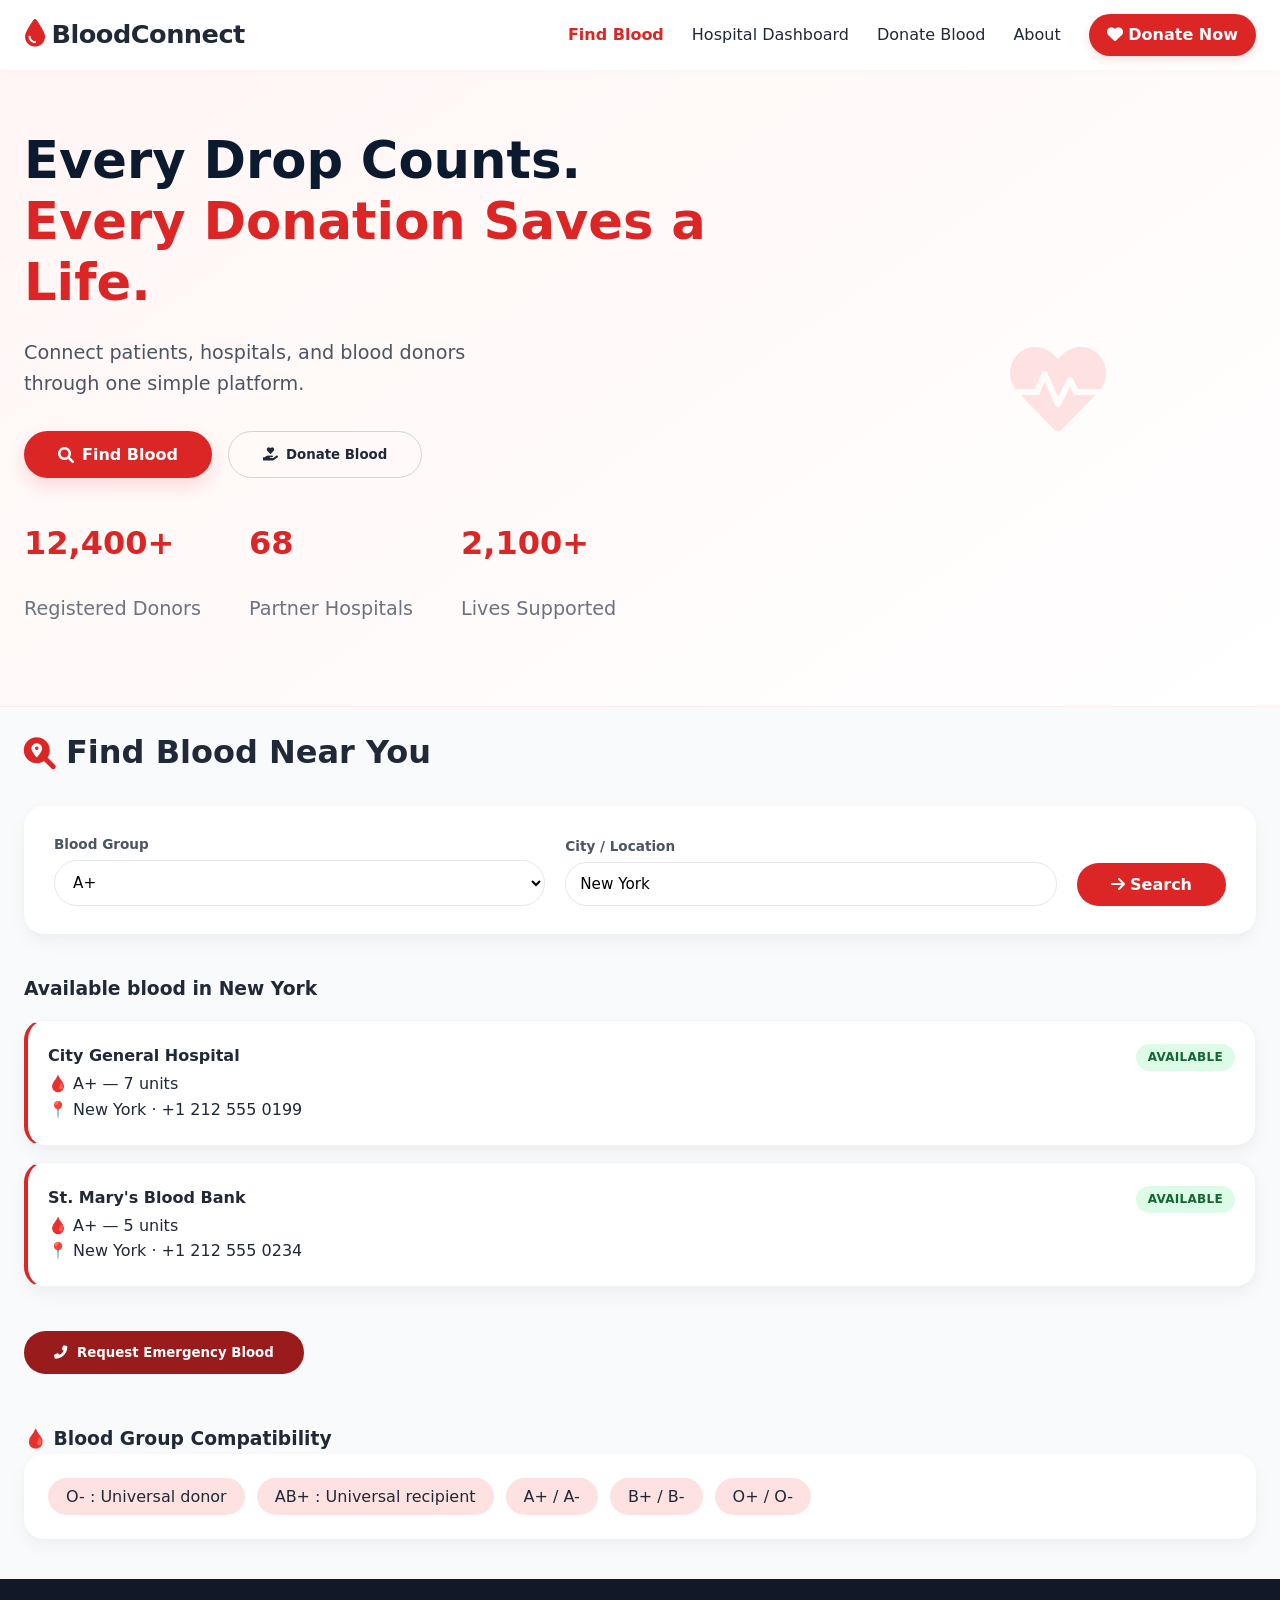
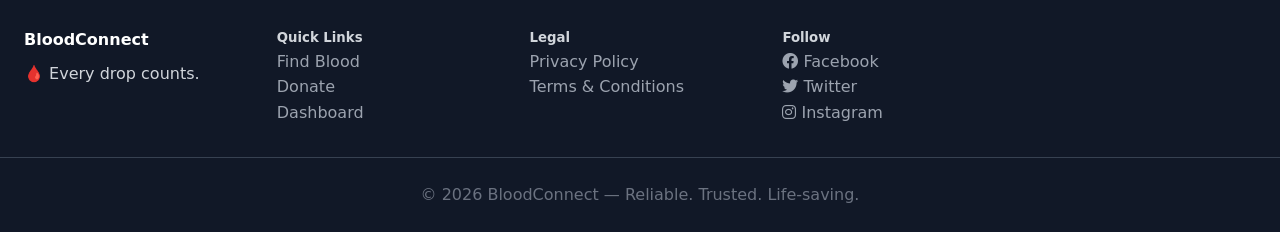
==== commit 75f4d894: "Add About page content and styles, update navigation links" ====
--- a/FRONTEND/INDEX.HTML
+++ b/FRONTEND/INDEX.HTML
@@ -21,7 +21,7 @@
       <a href="#" class="nav-link" data-page="find">Find Blood</a>
       <a href="#" class="nav-link" data-page="dashboard">Hospital Dashboard</a>
       <a href="#" class="nav-link" data-page="donor">Donate Blood</a>
-      <a href="#">About</a>
+      <a href="#" class="nav-link" data-page="about">About</a>
       <a href="#" class="donate-btn" data-page="donor"><i class="fas fa-heart"></i> Donate Now</a>
     </div>
   </div>
@@ -161,6 +161,56 @@
   </div>
 
 </div>
+ <!-- ===== PAGE 4: ABOUT ===== -->
+ <div id="page-about" class="page hidden">
+    <h2 class="section-title"><i class="fas fa-info-circle" style="color:var(--primary-red);"></i> About BloodConnect</h2>
+    
+    <div class="mission-text">
+      <h3 style="color:var(--primary-red);">Our Mission</h3>
+      <p style="font-size:1.1rem; margin-top:8px;">To bridge the gap between blood donors, hospitals, and patients by providing a reliable, real-time platform that ensures no one dies due to the unavailability of blood. We believe every drop counts, and every donation saves a life.</p>
+    </div>
+
+    <div class="about-grid">
+      <div class="about-card">
+        <i class="fas fa-heart"></i>
+        <h4>12,400+ Donors</h4>
+        <p>Registered voluntary donors ready to help.</p>
+      </div>
+      <div class="about-card">
+        <i class="fas fa-hospital"></i>
+        <h4>68 Partner Hospitals</h4>
+        <p>Hospitals and blood banks across the region.</p>
+      </div>
+      <div class="about-card">
+        <i class="fas fa-users"></i>
+        <h4>2,100+ Lives</h4>
+        <p>Supported through timely blood donations.</p>
+      </div>
+      <div class="about-card">
+        <i class="fas fa-clock"></i>
+        <h4>24/7 Availability</h4>
+        <p>Real-time updates and emergency response.</p>
+      </div>
+    </div>
+
+    <div style="background:var(--white); padding:28px; border-radius:var(--radius); box-shadow:var(--shadow); margin: 20px 0;">
+      <h3 style="color:var(--dark-red);">🩸 Why BloodConnect?</h3>
+      <ul style="list-style:none; margin-top:12px; display:grid; grid-template-columns:1fr 1fr; gap:12px;">
+        <li>✔️ Real-time blood availability</li>
+        <li>✔️ Direct hospital dashboard</li>
+        <li>✔️ Easy donor registration</li>
+        <li>✔️ Emergency blood requests</li>
+        <li>✔️ Transparent stock management</li>
+        <li>✔️ Trusted by healthcare professionals</li>
+      </ul>
+    </div>
+
+    <div style="background:var(--light-red); padding:24px; border-radius:var(--radius); margin-top:20px;">
+      <p style="font-weight:500;"><i class="fas fa-hand-holding-heart" style="color:var(--primary-red);"></i> “Blood donation is an act of solidarity. Join the movement and be a lifeline for someone in need.”</p>
+    </div>
+  </div>
+
+</div>
 
 <!-- ========== FOOTER ========== -->
 <footer class="footer">
--- a/FRONTEND/style.css
+++ b/FRONTEND/style.css
@@ -0,0 +1,582 @@
+
+    * {
+      margin: 0;
+      padding: 0;
+      box-sizing: border-box;
+      font-family: system-ui, -apple-system, 'Segoe UI', Roboto, 'Helvetica Neue', sans-serif;
+    }
+
+    body {
+      background-color: #F9FAFB;
+      color: #1F2937;
+      line-height: 1.6;
+    }
+
+    /* ----- color tokens ----- */
+    :root {
+      --primary-red: #DC2626;
+      --dark-red: #991B1B;
+      --light-red: #FEE2E2;
+      --white: #FFFFFF;
+      --dark-text: #1F2937;
+      --light-bg: #F9FAFB;
+      --shadow: 0 8px 20px rgba(0, 0, 0, 0.04), 0 2px 6px rgba(0, 0, 0, 0.02);
+      --radius: 20px;
+    }
+
+    a {
+      text-decoration: none;
+      color: inherit;
+    }
+
+    .container {
+      max-width: 1280px;
+      margin: 0 auto;
+      padding: 0 24px;
+    }
+
+    /* ----- navbar ----- */
+    .navbar {
+      background: var(--white);
+      box-shadow: 0 1px 8px rgba(0,0,0,0.03);
+      padding: 14px 0;
+      position: sticky;
+      top: 0;
+      z-index: 50;
+      backdrop-filter: blur(6px);
+      background: rgba(255,255,255,0.92);
+    }
+
+    .navbar .container {
+      display: flex;
+      align-items: center;
+      justify-content: space-between;
+      flex-wrap: wrap;
+    }
+
+    .logo {
+      font-weight: 700;
+      font-size: 1.6rem;
+      letter-spacing: -0.5px;
+      display: flex;
+      align-items: center;
+      gap: 6px;
+    }
+
+    .logo i {
+      color: var(--primary-red);
+      font-size: 1.8rem;
+    }
+
+    .nav-links {
+      display: flex;
+      align-items: center;
+      gap: 28px;
+      font-weight: 500;
+      flex-wrap: wrap;
+    }
+
+    .nav-links a {
+      transition: color 0.2s;
+    }
+
+    .nav-links a:hover {
+      color: var(--primary-red);
+    }
+
+    .donate-btn {
+      background: var(--primary-red);
+      color: white !important;
+      padding: 8px 18px;
+      border-radius: 40px;
+      font-weight: 600;
+      transition: 0.2s;
+      box-shadow: 0 4px 10px rgba(220, 38, 38, 0.15);
+    }
+
+    .donate-btn:hover {
+      background: var(--dark-red);
+      transform: translateY(-2px);
+      box-shadow: 0 8px 18px rgba(220, 38, 38, 0.2);
+      color: white !important;
+    }
+
+    .hamburger {
+      display: none;
+      font-size: 1.6rem;
+      cursor: pointer;
+    }
+
+    /* ----- hero ----- */
+    .hero {
+      padding: 60px 0 50px;
+      background: linear-gradient(145deg, #fff6f5 0%, #ffffff 100%);
+      border-bottom: 1px solid rgba(220,38,38,0.05);
+    }
+
+    .hero-grid {
+      display: flex;
+      flex-wrap: wrap;
+      align-items: center;
+      gap: 40px;
+    }
+
+    .hero-text {
+      flex: 1 1 400px;
+    }
+
+    .hero-text h1 {
+      font-size: 3.2rem;
+      font-weight: 700;
+      line-height: 1.2;
+      color: #0B1A2F;
+    }
+
+    .hero-text h1 span {
+      color: var(--primary-red);
+    }
+
+    .hero-text p {
+      font-size: 1.2rem;
+      margin: 24px 0 32px;
+      color: #4B5563;
+      max-width: 500px;
+    }
+
+    .cta-group {
+      display: flex;
+      flex-wrap: wrap;
+      gap: 16px;
+    }
+
+    .btn-primary {
+      background: var(--primary-red);
+      color: white;
+      padding: 14px 34px;
+      border-radius: 60px;
+      font-weight: 600;
+      border: none;
+      transition: 0.2s;
+      box-shadow: 0 8px 18px rgba(220, 38, 38, 0.15);
+      display: inline-flex;
+      align-items: center;
+      gap: 8px;
+      font-size: 1rem;
+      cursor: pointer;
+    }
+
+    .btn-primary:hover {
+      background: var(--dark-red);
+      transform: translateY(-3px);
+      box-shadow: 0 12px 28px rgba(220, 38, 38, 0.2);
+    }
+
+    .btn-outline {
+      background: transparent;
+      color: var(--dark-text);
+      padding: 14px 34px;
+      border-radius: 60px;
+      font-weight: 600;
+      border: 1.5px solid #D1D5DB;
+      transition: 0.2s;
+      display: inline-flex;
+      align-items: center;
+      gap: 8px;
+      cursor: pointer;
+    }
+
+    .btn-outline:hover {
+      border-color: var(--primary-red);
+      color: var(--primary-red);
+      transform: translateY(-2px);
+    }
+
+    .hero-stats {
+      display: flex;
+      flex-wrap: wrap;
+      gap: 48px;
+      margin-top: 40px;
+    }
+
+    .stat-item h3 {
+      font-size: 2rem;
+      font-weight: 700;
+      color: var(--primary-red);
+    }
+
+    .stat-item p {
+      color: #6B7280;
+      font-weight: 500;
+    }
+
+    /* ----- page sections (common) ----- */
+    .section {
+      padding: 50px 0;
+    }
+
+    .section-title {
+      font-size: 2rem;
+      font-weight: 700;
+      margin-bottom: 28px;
+      display: flex;
+      align-items: center;
+      gap: 10px;
+    }
+
+    .card-grid {
+      display: grid;
+      grid-template-columns: repeat(auto-fill, minmax(250px, 1fr));
+      gap: 24px;
+    }
+
+    .card {
+      background: var(--white);
+      border-radius: var(--radius);
+      padding: 22px 20px;
+      box-shadow: var(--shadow);
+      transition: 0.2s;
+      border: 1px solid #f1f3f5;
+    }
+
+    .card:hover {
+      transform: translateY(-4px);
+      box-shadow: 0 16px 32px rgba(0,0,0,0.03);
+    }
+
+    .badge {
+      display: inline-block;
+      padding: 4px 12px;
+      border-radius: 40px;
+      font-size: 0.75rem;
+      font-weight: 600;
+      text-transform: uppercase;
+      letter-spacing: 0.3px;
+    }
+
+    .badge-green { background: #DCFCE7; color: #166534; }
+    .badge-yellow { background: #FEF3C7; color: #92400E; }
+    .badge-red { background: #FEE2E2; color: #991B1B; }
+    .badge-gray { background: #F3F4F6; color: #4B5563; }
+
+    /* ----- find blood (page 1) ----- */
+    .search-box {
+      background: var(--white);
+      padding: 28px 30px;
+      border-radius: var(--radius);
+      box-shadow: var(--shadow);
+      display: flex;
+      flex-wrap: wrap;
+      align-items: flex-end;
+      gap: 20px;
+      margin-bottom: 40px;
+    }
+
+    .search-box .field {
+      flex: 1 0 180px;
+    }
+
+    .search-box label {
+      font-weight: 600;
+      font-size: 0.85rem;
+      display: block;
+      margin-bottom: 4px;
+      color: #4B5563;
+    }
+
+    .search-box select, .search-box input {
+      width: 100%;
+      padding: 12px 14px;
+      border-radius: 40px;
+      border: 1.5px solid #E5E7EB;
+      background: var(--white);
+      font-size: 0.95rem;
+      transition: 0.2s;
+    }
+
+    .search-box select:focus, .search-box input:focus {
+      outline: none;
+      border-color: var(--primary-red);
+      box-shadow: 0 0 0 3px rgba(220,38,38,0.08);
+    }
+
+    .btn-search {
+      background: var(--primary-red);
+      border: none;
+      color: white;
+      padding: 12px 34px;
+      border-radius: 40px;
+      font-weight: 600;
+      font-size: 1rem;
+      cursor: pointer;
+      transition: 0.2s;
+    }
+
+    .btn-search:hover {
+      background: var(--dark-red);
+    }
+
+    .result-item {
+      border-left: 4px solid var(--primary-red);
+      margin-bottom: 16px;
+    }
+
+    .emergency-btn {
+      background: var(--dark-red);
+      color: white;
+      padding: 14px 30px;
+      border-radius: 60px;
+      font-weight: 600;
+      border: none;
+      display: inline-flex;
+      align-items: center;
+      gap: 10px;
+      transition: 0.2s;
+      margin-top: 24px;
+      cursor: pointer;
+    }
+
+    .emergency-btn:hover {
+      background: #7f1d1d;
+      transform: scale(1.01);
+    }
+
+    /* ----- dashboard (page 2) ----- */
+    .dashboard-header {
+      display: flex;
+      flex-wrap: wrap;
+      justify-content: space-between;
+      align-items: center;
+      margin-bottom: 28px;
+    }
+
+    .inventory-card .stock-indicator {
+      margin-top: 12px;
+      font-weight: 600;
+    }
+
+    .inv-actions {
+      display: flex;
+      flex-wrap: wrap;
+      gap: 8px;
+      margin-top: 14px;
+    }
+
+    .inv-actions button {
+      background: var(--light-bg);
+      border: 1px solid #E5E7EB;
+      padding: 6px 14px;
+      border-radius: 40px;
+      font-weight: 500;
+      cursor: pointer;
+      transition: 0.1s;
+      font-size: 0.8rem;
+    }
+
+    .inv-actions button:hover {
+      background: var(--light-red);
+      border-color: var(--primary-red);
+    }
+
+    .hospital-info {
+      background: var(--white);
+      padding: 24px;
+      border-radius: var(--radius);
+      margin-top: 30px;
+      box-shadow: var(--shadow);
+      display: grid;
+      grid-template-columns: repeat(auto-fill, minmax(180px,1fr));
+      gap: 16px;
+    }
+
+    .hospital-info input, .hospital-info textarea {
+      padding: 10px 14px;
+      border-radius: 40px;
+      border: 1.5px solid #E5E7EB;
+      width: 100%;
+    }
+
+    /* ----- donor form (page 3) ----- */
+    .donor-form {
+      background: var(--white);
+      padding: 36px 32px;
+      border-radius: var(--radius);
+      box-shadow: var(--shadow);
+      max-width: 800px;
+      margin: 0 auto;
+    }
+
+    .donor-form .form-row {
+      display: grid;
+      grid-template-columns: 1fr 1fr;
+      gap: 20px;
+      margin-bottom: 16px;
+    }
+
+    .donor-form .full-width {
+      grid-column: 1 / -1;
+    }
+
+    .donor-form label {
+      font-weight: 500;
+      font-size: 0.9rem;
+      display: block;
+      margin-bottom: 4px;
+      color: #374151;
+    }
+
+    .donor-form input, .donor-form select, .donor-form textarea {
+      width: 100%;
+      padding: 12px 16px;
+      border-radius: 40px;
+      border: 1.5px solid #E5E7EB;
+      transition: 0.2s;
+    }
+
+    .donor-form input:focus, .donor-form select:focus {
+      border-color: var(--primary-red);
+      outline: none;
+      box-shadow: 0 0 0 3px rgba(220,38,38,0.08);
+    }
+
+    .checkbox-group {
+      display: flex;
+      align-items: center;
+      gap: 10px;
+      margin: 16px 0;
+    }
+
+    .checkbox-group input {
+      width: 20px;
+      height: 20px;
+      accent-color: var(--primary-red);
+    }
+
+    /* ----- footer ----- */
+    .footer {
+      background: #111827;
+      color: #D1D5DB;
+      padding: 48px 0 24px;
+      margin-top: 40px;
+    }
+
+    .footer-grid {
+      display: grid;
+      grid-template-columns: repeat(auto-fill, minmax(180px,1fr));
+      gap: 32px;
+      margin-bottom: 32px;
+    }
+
+    .footer a {
+      color: #9CA3AF;
+      transition: 0.2s;
+    }
+
+    .footer a:hover {
+      color: var(--primary-red);
+    }
+
+    .footer-bottom {
+      border-top: 1px solid #374151;
+      padding-top: 24px;
+      text-align: center;
+      color: #6B7280;
+    }
+
+    /* responsive */
+    @media (max-width: 768px) {
+      .nav-links {
+        display: none;
+        width: 100%;
+        flex-direction: column;
+        align-items: center;
+        padding: 20px 0;
+        gap: 16px;
+      }
+      .nav-links.open {
+        display: flex;
+      }
+      .hamburger {
+        display: block;
+      }
+      .hero-text h1 {
+        font-size: 2.4rem;
+      }
+      .donor-form .form-row {
+        grid-template-columns: 1fr;
+      }
+      .search-box {
+        flex-direction: column;
+        align-items: stretch;
+      }
+    }
+
+    /* compatibility section */
+    .compat-grid {
+      display: flex;
+      flex-wrap: wrap;
+      gap: 12px;
+      background: var(--white);
+      padding: 24px;
+      border-radius: var(--radius);
+      box-shadow: var(--shadow);
+    }
+
+    .compat-item {
+      background: var(--light-red);
+      padding: 6px 18px;
+      border-radius: 40px;
+      font-weight: 500;
+    }
+
+    .page {
+      display: block;
+    }
+    .page.hidden {
+      display: none;
+    }
+
+    .tab-active {
+      color: var(--primary-red);
+      font-weight: 600;
+    }
+
+    /* success message */
+    .success-msg {
+      background: #DCFCE7;
+      color: #166534;
+      padding: 20px 24px;
+      border-radius: 40px;
+      font-weight: 500;
+      margin-top: 24px;
+    }
+  /* about page extras */
+.about-grid {
+  display: grid;
+  grid-template-columns: repeat(auto-fit, minmax(200px, 1fr));
+  gap: 24px;
+  margin: 32px 0;
+}
+.about-card {
+  background: var(--white);
+  padding: 28px 20px;
+  border-radius: var(--radius);
+  text-align: center;
+  box-shadow: var(--shadow);
+}
+.about-card i {
+  font-size: 2.4rem;
+  color: var(--primary-red);
+  margin-bottom: 12px;
+}
+.about-card h4 {
+  font-size: 1.2rem;
+  margin-bottom: 8px;
+}
+.mission-text {
+  background: var(--white);
+  padding: 28px 32px;
+  border-radius: var(--radius);
+  box-shadow: var(--shadow);
+  margin: 24px 0;
+  border-left: 6px solid var(--primary-red);
+}
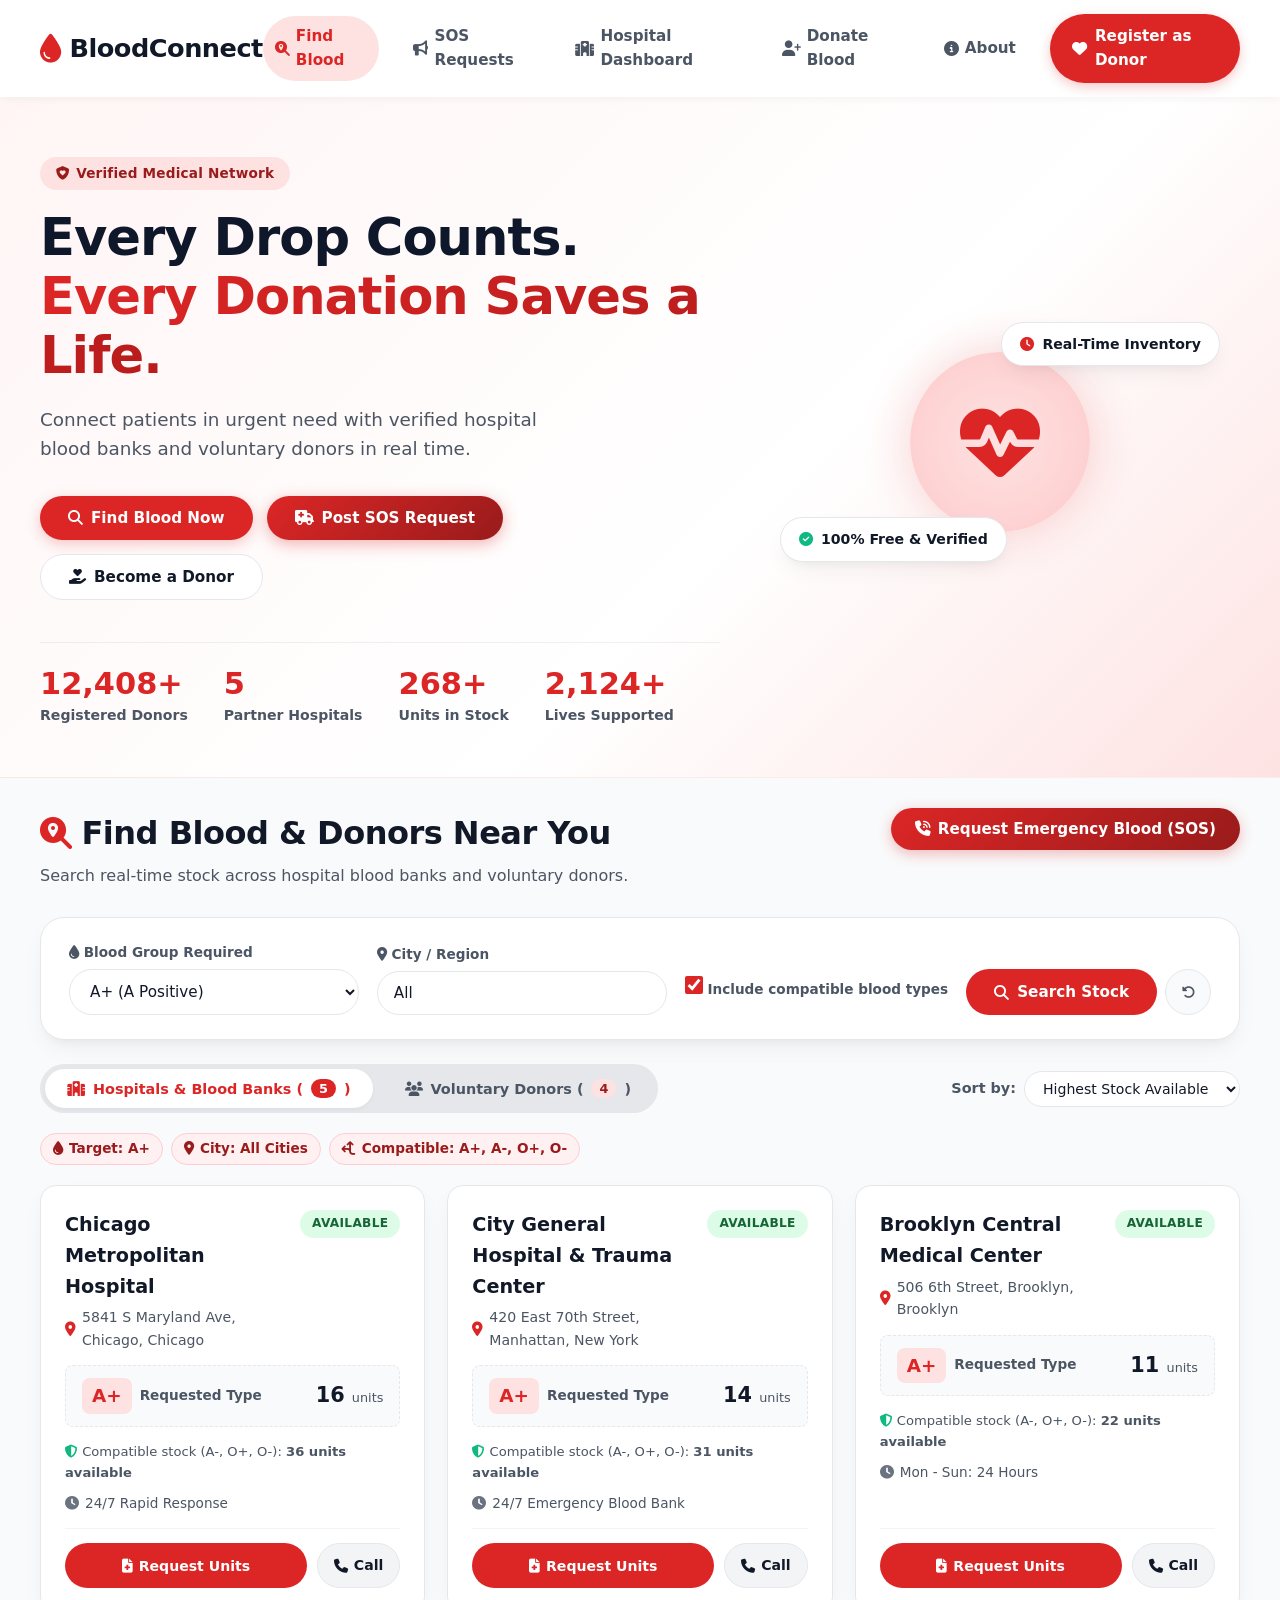
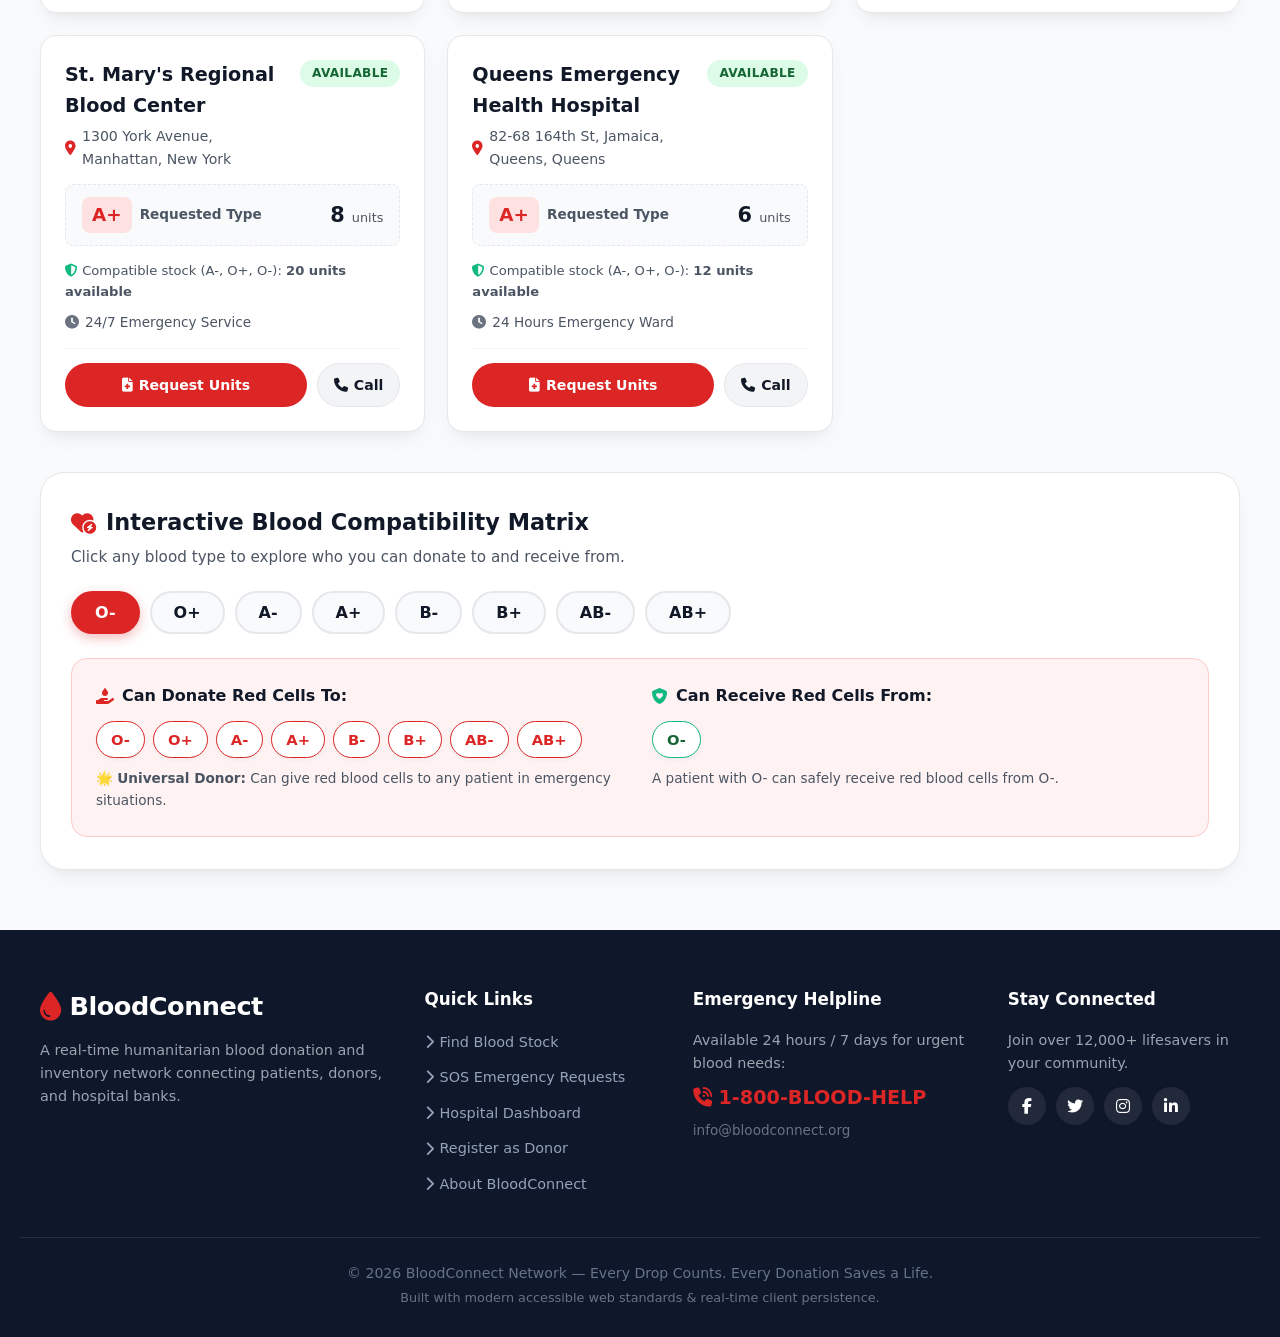
==== commit 0b4f2dea: "Enhance README.md with detailed project description, features, local setup instructions, and file st" ====
--- a/FRONTEND/INDEX.HTML
+++ b/FRONTEND/INDEX.HTML
@@ -4,25 +4,29 @@
   <meta charset="UTF-8" />
   <meta name="viewport" content="width=device-width, initial-scale=1.0" />
   <title>BloodConnect | Donate & Find Blood</title>
-  <!-- Font Awesome 6 (free) -->
-  <link rel="stylesheet" href="https://cdnjs.cloudflare.com/ajax/libs/font-awesome/6.0.0-beta3/css/all.min.css" />
+  <!-- Font Awesome 6 -->
+  <link rel="stylesheet" href="https://cdnjs.cloudflare.com/ajax/libs/font-awesome/6.4.0/css/all.min.css" />
   <link rel="stylesheet" href="style.css">
 </head>
 <body>
 
+<!-- ========== TOAST NOTIFICATION CONTAINER ========== -->
+<div id="toastContainer" class="toast-container"></div>
+
 <!-- ========== NAVBAR ========== -->
 <nav class="navbar">
   <div class="container">
-    <div class="logo">
+    <div class="logo" role="button" data-page="find" style="cursor:pointer;">
       <i class="fas fa-droplet"></i> BloodConnect
     </div>
-    <div class="hamburger" id="hamburger"><i class="fas fa-bars"></i></div>
+    <div class="hamburger" id="hamburger" aria-label="Toggle Navigation"><i class="fas fa-bars"></i></div>
     <div class="nav-links" id="navLinks">
-      <a href="#" class="nav-link" data-page="find">Find Blood</a>
-      <a href="#" class="nav-link" data-page="dashboard">Hospital Dashboard</a>
-      <a href="#" class="nav-link" data-page="donor">Donate Blood</a>
-      <a href="#" class="nav-link" data-page="about">About</a>
-      <a href="#" class="donate-btn" data-page="donor"><i class="fas fa-heart"></i> Donate Now</a>
+      <a href="#" class="nav-link" data-page="find"><i class="fas fa-search-location"></i> Find Blood</a>
+      <a href="#" class="nav-link" data-page="emergency"><i class="fas fa-bullhorn"></i> SOS Requests</a>
+      <a href="#" class="nav-link" data-page="dashboard"><i class="fas fa-hospital"></i> Hospital Dashboard</a>
+      <a href="#" class="nav-link" data-page="donor"><i class="fas fa-user-plus"></i> Donate Blood</a>
+      <a href="#" class="nav-link" data-page="about"><i class="fas fa-circle-info"></i> About</a>
+      <a href="#" class="donate-btn" data-page="donor"><i class="fas fa-heart"></i> Register as Donor</a>
     </div>
   </div>
 </nav>
@@ -31,197 +35,688 @@
 <section class="hero">
   <div class="container hero-grid">
     <div class="hero-text">
+      <div class="hero-badge"><i class="fas fa-shield-heart"></i> Verified Medical Network</div>
       <h1>Every Drop Counts. <br /><span>Every Donation Saves a Life.</span></h1>
-      <p>Connect patients, hospitals, and blood donors through one simple platform.</p>
+      <p>Connect patients in urgent need with verified hospital blood banks and voluntary donors in real time.</p>
       <div class="cta-group">
-        <button class="btn-primary" data-page="find"><i class="fas fa-search"></i> Find Blood</button>
-        <button class="btn-outline" data-page="donor"><i class="fas fa-hand-holding-heart"></i> Donate Blood</button>
+        <button class="btn-primary" data-page="find"><i class="fas fa-search"></i> Find Blood Now</button>
+        <button class="btn-emergency" id="heroEmergencyBtn"><i class="fas fa-truck-medical"></i> Post SOS Request</button>
+        <button class="btn-outline" data-page="donor"><i class="fas fa-hand-holding-heart"></i> Become a Donor</button>
       </div>
       <div class="hero-stats">
-        <div class="stat-item"><h3>12,400+</h3><p>Registered Donors</p></div>
-        <div class="stat-item"><h3>68</h3><p>Partner Hospitals</p></div>
-        <div class="stat-item"><h3>2,100+</h3><p>Lives Supported</p></div>
-      </div>
-    </div>
-    <div style="flex:1;min-width:200px;text-align:center;font-size:6rem;color:var(--light-red);">
-      <i class="fas fa-heartbeat"></i>
+        <div class="stat-item"><h3 id="statDonors">12,400+</h3><p>Registered Donors</p></div>
+        <div class="stat-item"><h3 id="statHospitals">68</h3><p>Partner Hospitals</p></div>
+        <div class="stat-item"><h3 id="statUnits">840+</h3><p>Units in Stock</p></div>
+        <div class="stat-item"><h3 id="statLives">2,100+</h3><p>Lives Supported</p></div>
+      </div>
+    </div>
+    <div class="hero-visual">
+      <div class="pulse-circle">
+        <i class="fas fa-heartbeat"></i>
+      </div>
+      <div class="floating-badge badge-top">
+        <i class="fas fa-clock" style="color:var(--primary-red);"></i> Real-Time Inventory
+      </div>
+      <div class="floating-badge badge-bottom">
+        <i class="fas fa-check-circle" style="color:#10B981;"></i> 100% Free & Verified
+      </div>
     </div>
   </div>
 </section>
 
-<!-- ========== PAGE CONTAINER ========== -->
-<div class="container" style="padding-top:20px;">
+<!-- ========== MAIN CONTAINER ========== -->
+<main class="container main-content">
 
   <!-- ===== PAGE 1: FIND BLOOD ===== -->
-  <div id="page-find" class="page">
-    <h2 class="section-title"><i class="fas fa-search-location" style="color:var(--primary-red);"></i> Find Blood Near You</h2>
+  <section id="page-find" class="page">
+    <div class="page-header">
+      <div>
+        <h2 class="section-title"><i class="fas fa-search-location" style="color:var(--primary-red);"></i> Find Blood & Donors Near You</h2>
+        <p class="section-desc">Search real-time stock across hospital blood banks and voluntary donors.</p>
+      </div>
+      <button class="emergency-btn" id="openEmergencyModalBtn"><i class="fas fa-phone-volume"></i> Request Emergency Blood (SOS)</button>
+    </div>
+
+    <!-- Search Card -->
     <div class="search-box">
       <div class="field">
-        <label>Blood Group</label>
+        <label for="bloodGroup"><i class="fas fa-droplet"></i> Blood Group Required</label>
         <select id="bloodGroup">
-          <option>A+</option><option>A-</option><option>B+</option><option>B-</option>
-          <option>AB+</option><option>AB-</option><option>O+</option><option>O-</option>
+          <option value="A+">A+ (A Positive)</option>
+          <option value="A-">A- (A Negative)</option>
+          <option value="B+">B+ (B Positive)</option>
+          <option value="B-">B- (B Negative)</option>
+          <option value="AB+">AB+ (AB Positive)</option>
+          <option value="AB-">AB- (AB Negative)</option>
+          <option value="O+">O+ (O Positive)</option>
+          <option value="O-">O- (O Negative)</option>
         </select>
       </div>
       <div class="field">
-        <label>City / Location</label>
-        <input type="text" id="cityInput" placeholder="e.g. New York" value="New York">
-      </div>
-      <button class="btn-search" id="searchBtn"><i class="fas fa-arrow-right"></i> Search</button>
-    </div>
-
-    <div id="resultsContainer">
-      <!-- dynamically filled -->
-    </div>
-
-    <div style="margin-top:20px;">
-      <button class="emergency-btn"><i class="fas fa-phone-alt"></i> Request Emergency Blood</button>
-    </div>
-
-    <!-- compatibility -->
-    <div style="margin-top:50px;">
-      <h3>🩸 Blood Group Compatibility</h3>
-      <div class="compat-grid">
-        <span class="compat-item">O- : Universal donor</span>
-        <span class="compat-item">AB+ : Universal recipient</span>
-        <span class="compat-item">A+ / A-</span>
-        <span class="compat-item">B+ / B-</span>
-        <span class="compat-item">O+ / O-</span>
-      </div>
-    </div>
-  </div>
-
-  <!-- ===== PAGE 2: DASHBOARD ===== -->
-  <div id="page-dashboard" class="page hidden">
+        <label for="cityInput"><i class="fas fa-location-dot"></i> City / Region</label>
+        <input type="text" id="cityInput" placeholder="e.g. New York, Brooklyn, Chicago, or 'All'" value="All">
+      </div>
+      <div class="field compatibility-checkbox">
+        <label class="checkbox-label" title="Show blood groups that are medically safe to receive">
+          <input type="checkbox" id="includeCompatibleCheck" checked>
+          <span>Include compatible blood types</span>
+        </label>
+      </div>
+      <div class="search-btn-wrapper">
+        <button class="btn-search" id="searchBtn"><i class="fas fa-magnifying-glass"></i> Search Stock</button>
+        <button class="btn-reset-filter" id="resetSearchBtn" title="Reset Filters"><i class="fas fa-rotate-left"></i></button>
+      </div>
+    </div>
+
+    <!-- View Toggle Tabs -->
+    <div class="tab-control-bar">
+      <div class="view-tabs">
+        <button class="tab-btn active" id="tabHospitalsBtn"><i class="fas fa-hospital"></i> Hospitals & Blood Banks (<span id="hospitalCountBadge">0</span>)</button>
+        <button class="tab-btn" id="tabDonorsBtn"><i class="fas fa-users"></i> Voluntary Donors (<span id="donorCountBadge">0</span>)</button>
+      </div>
+      <div class="sort-wrapper">
+        <label for="sortResults">Sort by:</label>
+        <select id="sortResults">
+          <option value="stock-desc">Highest Stock Available</option>
+          <option value="name-asc">Alphabetical (A-Z)</option>
+          <option value="city-asc">City (A-Z)</option>
+        </select>
+      </div>
+    </div>
+
+    <!-- Active Filter Chips -->
+    <div id="activeFilterDisplay" class="active-filters"></div>
+
+    <!-- Results Container -->
+    <div id="resultsContainer" class="results-grid">
+      <!-- dynamically populated -->
+    </div>
+
+    <!-- Interactive Blood Compatibility Tool -->
+    <div class="compatibility-widget-section">
+      <div class="widget-header">
+        <div>
+          <h3><i class="fas fa-heart-circle-bolt" style="color:var(--primary-red);"></i> Interactive Blood Compatibility Matrix</h3>
+          <p>Click any blood type to explore who you can donate to and receive from.</p>
+        </div>
+      </div>
+      <div class="compat-selector" id="compatSelector">
+        <button class="compat-pill active" data-group="O-">O-</button>
+        <button class="compat-pill" data-group="O+">O+</button>
+        <button class="compat-pill" data-group="A-">A-</button>
+        <button class="compat-pill" data-group="A+">A+</button>
+        <button class="compat-pill" data-group="B-">B-</button>
+        <button class="compat-pill" data-group="B+">B+</button>
+        <button class="compat-pill" data-group="AB-">AB-</button>
+        <button class="compat-pill" data-group="AB+">AB+</button>
+      </div>
+      <div class="compat-details-card" id="compatDetailsCard">
+        <!-- Rendered by script -->
+      </div>
+    </div>
+  </section>
+
+  <!-- ===== PAGE 2: EMERGENCY SOS REQUESTS ===== -->
+  <section id="page-emergency" class="page hidden">
+    <div class="page-header">
+      <div>
+        <h2 class="section-title"><i class="fas fa-bullhorn" style="color:var(--primary-red);"></i> Urgent SOS Blood Requests</h2>
+        <p class="section-desc">Critical, real-time blood needs submitted by families and partner hospitals.</p>
+      </div>
+      <button class="btn-emergency" id="pageSosBtn"><i class="fas fa-plus-circle"></i> Create New SOS Request</button>
+    </div>
+
+    <!-- Emergency Filter Bar -->
+    <div class="emergency-filter-bar">
+      <div class="filter-group">
+        <label>Status Filter:</label>
+        <button class="filter-chip active" data-status="all">All Requests</button>
+        <button class="filter-chip" data-status="open">Urgent & Open</button>
+        <button class="filter-chip" data-status="fulfilled">Fulfilled</button>
+      </div>
+    </div>
+
+    <!-- Emergency Cards Grid -->
+    <div id="emergencyFeedContainer" class="emergency-feed-grid">
+      <!-- dynamically populated -->
+    </div>
+  </section>
+
+  <!-- ===== PAGE 3: HOSPITAL DASHBOARD ===== -->
+  <section id="page-dashboard" class="page hidden">
     <div class="dashboard-header">
-      <h2 class="section-title"><i class="fas fa-hospital" style="color:var(--primary-red);"></i> Hospital Dashboard</h2>
-      <button class="btn-primary" id="updateInventoryBtn"><i class="fas fa-sync-alt"></i> Update Blood Inventory</button>
-    </div>
-
-    <div class="card-grid" id="inventoryGrid"></div>
-
-    <div class="hospital-info">
-      <input placeholder="Hospital / Blood Bank Name" value="City General Hospital">
-      <input placeholder="Address" value="123 Main St">
-      <input placeholder="City" value="New York">
-      <input placeholder="Contact Number" value="+1 212 555 0199">
-      <input placeholder="Email" value="info@cityhospital.org">
-      <input placeholder="Last Updated" value="2026-08-31 14:30">
-    </div>
-  </div>
-
-  <!-- ===== PAGE 3: DONOR REGISTRATION ===== -->
-  <div id="page-donor" class="page hidden">
-    <div style="text-align:center;margin-bottom:20px;">
-      <h2 style="font-size:2.5rem;">Become a Blood Donor ❤️</h2>
-      <p style="font-size:1.2rem;color:#4B5563;">Your donation can save someone's life.</p>
-    </div>
-
-    <div class="donor-form" id="donorForm">
-      <div class="form-row">
-        <div><label>Full Name</label><input type="text" placeholder="John Doe" id="dFullName"></div>
-        <div><label>Age</label><input type="number" placeholder="25" id="dAge"></div>
-      </div>
-      <div class="form-row">
-        <div><label>Gender</label>
-          <select id="dGender"><option>Male</option><option>Female</option><option>Other</option></select>
-        </div>
-        <div><label>Blood Group</label>
-          <select id="dBloodGroup"><option>A+</option><option>A-</option><option>B+</option><option>B-</option><option>AB+</option><option>AB-</option><option>O+</option><option>O-</option></select>
-        </div>
-      </div>
-      <div class="form-row">
-        <div><label>Mobile Number</label><input type="text" placeholder="+1 555 123 4567" id="dMobile"></div>
-        <div><label>Email Address</label><input type="email" placeholder="john@example.com" id="dEmail"></div>
-      </div>
-      <div class="form-row">
-        <div><label>City</label><input type="text" placeholder="New York" id="dCity"></div>
-        <div><label>Address</label><input type="text" placeholder="Street, area" id="dAddress"></div>
-      </div>
-      <hr style="margin:20px 0;border-color:#f1f3f5;">
-      <div class="form-row">
-        <div><label>Donated before?</label>
-          <select id="dDonatedBefore"><option>No</option><option>Yes</option></select>
-        </div>
-        <div><label>Last Donation Date</label><input type="date" id="dLastDonation"></div>
-      </div>
-      <div class="form-row">
-        <div><label>Preferred Hospital</label><input type="text" placeholder="City General Hospital" id="dHospital"></div>
-        <div><label>Availability</label><input type="text" placeholder="Weekends, evenings" id="dAvailability"></div>
-      </div>
-      <div class="full-width"><label>Emergency Contact Preference</label><input type="text" placeholder="SMS or call" id="dEmergencyPref"></div>
-
-      <div class="checkbox-group full-width">
-        <input type="checkbox" id="dAgree" checked>
-        <label for="dAgree">I agree to be contacted when my blood group is needed.</label>
-      </div>
-      <button class="btn-primary" id="registerDonorBtn" style="width:100%;justify-content:center;"><i class="fas fa-heart"></i> Register as a Donor</button>
-      <div id="donorSuccessMsg" class="success-msg" style="display:none;">Thank you for registering as a blood donor! Your willingness to donate can help save lives. ❤️🩸</div>
-    </div>
-  </div>
-
-</div>
- <!-- ===== PAGE 4: ABOUT ===== -->
- <div id="page-about" class="page hidden">
-    <h2 class="section-title"><i class="fas fa-info-circle" style="color:var(--primary-red);"></i> About BloodConnect</h2>
+      <div>
+        <h2 class="section-title"><i class="fas fa-hospital" style="color:var(--primary-red);"></i> Hospital Blood Inventory Portal</h2>
+        <p class="section-desc">Manage blood reserves, update real-time availability, and fulfill incoming patient requests.</p>
+      </div>
+      <div class="dashboard-actions">
+        <button class="btn-outline" id="addNewHospitalBtn"><i class="fas fa-plus"></i> Add New Hospital</button>
+        <button class="btn-primary" id="saveInventoryBtn"><i class="fas fa-floppy-disk"></i> Save Stock Updates</button>
+      </div>
+    </div>
+
+    <!-- Hospital Selection Banner -->
+    <div class="hospital-selector-bar">
+      <div class="field" style="max-width:340px;flex:1;">
+        <label for="hospitalSelect"><i class="fas fa-building"></i> Select Hospital / Blood Bank</label>
+        <select id="hospitalSelect">
+          <!-- Populated from storage -->
+        </select>
+      </div>
+      <div class="quick-stock-actions">
+        <button class="btn-sm-action" id="restockAllBtn" title="Add 5 units to all blood groups"><i class="fas fa-plus-circle"></i> Restock All (+5)</button>
+        <button class="btn-sm-action" id="resetToDefaultBtn" title="Reset this hospital stock to baseline"><i class="fas fa-arrows-rotate"></i> Reset Baseline</button>
+      </div>
+    </div>
+
+    <!-- Live Inventory Cards Grid -->
+    <div class="card-grid" id="inventoryGrid">
+      <!-- dynamically populated -->
+    </div>
+
+    <!-- Hospital Details Editor -->
+    <div class="dashboard-sub-section">
+      <h3><i class="fas fa-pen-to-square"></i> Hospital Profile & Contact Information</h3>
+      <form id="hospitalInfoForm" class="hospital-info-form">
+        <div class="form-row">
+          <div>
+            <label for="hospName">Hospital Name</label>
+            <input type="text" id="hospName" required>
+          </div>
+          <div>
+            <label for="hospCity">City</label>
+            <input type="text" id="hospCity" required>
+          </div>
+        </div>
+        <div class="form-row">
+          <div>
+            <label for="hospAddress">Address</label>
+            <input type="text" id="hospAddress" required>
+          </div>
+          <div>
+            <label for="hospContact">Direct Phone / Hotline</label>
+            <input type="text" id="hospContact" required>
+          </div>
+        </div>
+        <div class="form-row">
+          <div>
+            <label for="hospEmail">Official Email</label>
+            <input type="email" id="hospEmail" required>
+          </div>
+          <div>
+            <label for="hospHours">Operating Hours</label>
+            <input type="text" id="hospHours" value="24/7 Emergency Blood Bank">
+          </div>
+        </div>
+        <div style="display:flex;justify-content:flex-end;margin-top:14px;">
+          <button type="submit" class="btn-primary"><i class="fas fa-check"></i> Update Hospital Profile</button>
+        </div>
+      </form>
+    </div>
+
+    <!-- Hospital Incoming Patient Requests Queue -->
+    <div class="dashboard-sub-section">
+      <div style="display:flex;justify-content:space-between;align-items:center;margin-bottom:16px;">
+        <h3><i class="fas fa-inbox"></i> Incoming Patient Blood Bookings (<span id="incomingRequestsCount">0</span>)</h3>
+        <button class="btn-sm-action" id="clearFulfilledRequestsBtn"><i class="fas fa-trash-can"></i> Clear Completed</button>
+      </div>
+      <div id="hospitalRequestsQueue" class="requests-queue-container">
+        <!-- populated dynamically -->
+      </div>
+    </div>
+  </section>
+
+  <!-- ===== PAGE 4: DONOR REGISTRATION ===== -->
+  <section id="page-donor" class="page hidden">
+    <div class="donor-hero-intro">
+      <h2>Become a Lifesaver ❤️</h2>
+      <p>Register as a voluntary blood donor. One donation can save up to three lives.</p>
+    </div>
+
+    <div class="donor-layout">
+      <!-- Registration Form -->
+      <div class="donor-form-wrapper">
+        <form class="donor-form" id="donorRegistrationForm">
+          <div class="form-section-title"><i class="fas fa-user"></i> Personal Details</div>
+          <div class="form-row">
+            <div>
+              <label for="dFullName">Full Name *</label>
+              <input type="text" placeholder="e.g. Sarah Jenkins" id="dFullName" required>
+            </div>
+            <div>
+              <label for="dAge">Age (Years) * <span class="input-hint">(18 - 65)</span></label>
+              <input type="number" placeholder="28" id="dAge" min="18" max="65" required>
+            </div>
+          </div>
+          <div class="form-row">
+            <div>
+              <label for="dGender">Gender *</label>
+              <select id="dGender">
+                <option value="Female">Female</option>
+                <option value="Male">Male</option>
+                <option value="Non-Binary/Other">Non-Binary / Other</option>
+              </select>
+            </div>
+            <div>
+              <label for="dBloodGroup">Blood Group *</label>
+              <select id="dBloodGroup" required>
+                <option value="O+">O+ (O Positive)</option>
+                <option value="O-">O- (O Negative)</option>
+                <option value="A+">A+ (A Positive)</option>
+                <option value="A-">A- (A Negative)</option>
+                <option value="B+">B+ (B Positive)</option>
+                <option value="B-">B- (B Negative)</option>
+                <option value="AB+">AB+ (AB Positive)</option>
+                <option value="AB-">AB- (AB Negative)</option>
+              </select>
+            </div>
+          </div>
+
+          <div class="form-section-title" style="margin-top:20px;"><i class="fas fa-address-book"></i> Contact & Location</div>
+          <div class="form-row">
+            <div>
+              <label for="dMobile">Mobile Number *</label>
+              <input type="tel" placeholder="e.g. +1 555 123 4567" id="dMobile" required>
+            </div>
+            <div>
+              <label for="dEmail">Email Address *</label>
+              <input type="email" placeholder="sarah.j@example.com" id="dEmail" required>
+            </div>
+          </div>
+          <div class="form-row">
+            <div>
+              <label for="dCity">City / Area *</label>
+              <input type="text" placeholder="e.g. New York, Brooklyn, Queens" id="dCity" required>
+            </div>
+            <div>
+              <label for="dAddress">Full Address / Street</label>
+              <input type="text" placeholder="e.g. 742 Evergreen Terrace" id="dAddress">
+            </div>
+          </div>
+
+          <div class="form-section-title" style="margin-top:20px;"><i class="fas fa-notes-medical"></i> Donation History & Availability</div>
+          <div class="form-row">
+            <div>
+              <label for="dDonatedBefore">Donated Blood Before?</label>
+              <select id="dDonatedBefore">
+                <option value="Yes">Yes, regular donor</option>
+                <option value="No">No, first time donor</option>
+              </select>
+            </div>
+            <div>
+              <label for="dLastDonation">Last Donation Date (if applicable)</label>
+              <input type="date" id="dLastDonation">
+            </div>
+          </div>
+          <div class="form-row">
+            <div>
+              <label for="dAvailability">Availability for Donations</label>
+              <select id="dAvailability">
+                <option value="Anytime (24/7 SOS)">Anytime (24/7 Urgent SOS)</option>
+                <option value="Weekends only">Weekends Only</option>
+                <option value="Evenings & Weekends">Evenings & Weekends</option>
+                <option value="Working Hours Only">Working Hours Only</option>
+              </select>
+            </div>
+            <div>
+              <label for="dPreferredHospital">Preferred Hospital / Area</label>
+              <input type="text" placeholder="e.g. City General Hospital" id="dPreferredHospital">
+            </div>
+          </div>
+
+          <div class="checkbox-group full-width">
+            <input type="checkbox" id="dAgree" checked required>
+            <label for="dAgree">I confirm I am healthy, weigh over 50kg, and agree to receive urgent alerts when my blood type is needed.</label>
+          </div>
+
+          <button type="submit" class="btn-primary btn-submit-donor" id="registerDonorBtn"><i class="fas fa-heart-circle-check"></i> Register as Voluntary Donor</button>
+        </form>
+      </div>
+
+      <!-- Live Donor ID Card Preview & Success Section -->
+      <div class="donor-card-side">
+        <div id="donorCardContainer" class="donor-card-wrapper">
+          <div class="card-preview-header">
+            <h3><i class="fas fa-id-card"></i> Digital Donor Card</h3>
+            <p>Your personalized official digital donor card is generated upon registration.</p>
+          </div>
+
+          <!-- Digital Card Box -->
+          <div class="donor-id-card" id="digitalDonorCard">
+            <div class="id-card-top">
+              <div class="id-brand">
+                <i class="fas fa-droplet"></i>
+                <div>
+                  <strong>BloodConnect</strong>
+                  <span>LifeSaver Member</span>
+                </div>
+              </div>
+              <div class="id-blood-badge" id="cardBloodGroup">O+</div>
+            </div>
+            <div class="id-card-body">
+              <div class="id-avatar"><i class="fas fa-user"></i></div>
+              <div class="id-details">
+                <h4 id="cardName">Sarah Jenkins</h4>
+                <div class="id-row"><span class="lbl">ID:</span> <span class="val" id="cardId">BC-84920</span></div>
+                <div class="id-row"><span class="lbl">City:</span> <span class="val" id="cardCity">New York</span></div>
+                <div class="id-row"><span class="lbl">Status:</span> <span class="val text-success">Active Lifesaver</span></div>
+                <div class="id-row"><span class="lbl">Registered:</span> <span class="val" id="cardDate">Today</span></div>
+              </div>
+            </div>
+            <div class="id-card-bottom">
+              <div class="id-barcode"><i class="fas fa-qrcode"></i> Verified Voluntary Donor</div>
+              <span class="emergency-flag"><i class="fas fa-phone-alt"></i> SOS Ready</span>
+            </div>
+          </div>
+
+          <div class="card-actions">
+            <button class="btn-outline btn-sm" id="printCardBtn"><i class="fas fa-print"></i> Print / Save Donor Card</button>
+            <button class="btn-primary btn-sm" data-page="find"><i class="fas fa-search"></i> View In Donor Directory</button>
+          </div>
+
+          <div class="donor-faq-box">
+            <h4><i class="fas fa-circle-question"></i> Eligibility Guidelines</h4>
+            <ul>
+              <li><i class="fas fa-check"></i> Age between 18 and 65 years.</li>
+              <li><i class="fas fa-check"></i> Weight minimum 50 kg (110 lbs).</li>
+              <li><i class="fas fa-check"></i> 56 days minimum between whole blood donations.</li>
+            </ul>
+          </div>
+        </div>
+      </div>
+    </div>
+  </section>
+
+  <!-- ===== PAGE 5: ABOUT ===== -->
+  <section id="page-about" class="page hidden">
+    <div class="page-header">
+      <div>
+        <h2 class="section-title"><i class="fas fa-circle-info" style="color:var(--primary-red);"></i> About BloodConnect</h2>
+        <p class="section-desc">Empowering healthcare communities with transparent, real-time blood connectivity.</p>
+      </div>
+    </div>
     
     <div class="mission-text">
-      <h3 style="color:var(--primary-red);">Our Mission</h3>
-      <p style="font-size:1.1rem; margin-top:8px;">To bridge the gap between blood donors, hospitals, and patients by providing a reliable, real-time platform that ensures no one dies due to the unavailability of blood. We believe every drop counts, and every donation saves a life.</p>
+      <h3 style="color:var(--primary-red);"><i class="fas fa-bullseye"></i> Our Mission</h3>
+      <p style="font-size:1.1rem; margin-top:8px; line-height:1.7;">
+        To eliminate deaths caused by the unavailability of blood. BloodConnect bridges patients, hospital blood banks, and voluntary donors through an intuitive real-time platform that makes finding and donating blood frictionless, transparent, and immediate.
+      </p>
     </div>
 
     <div class="about-grid">
       <div class="about-card">
-        <i class="fas fa-heart"></i>
-        <h4>12,400+ Donors</h4>
-        <p>Registered voluntary donors ready to help.</p>
+        <i class="fas fa-heart-pulse"></i>
+        <h4 id="aboutDonorsCount">12,400+ Donors</h4>
+        <p>Verified voluntary heroes ready to answer urgent calls.</p>
       </div>
       <div class="about-card">
-        <i class="fas fa-hospital"></i>
-        <h4>68 Partner Hospitals</h4>
-        <p>Hospitals and blood banks across the region.</p>
+        <i class="fas fa-hospital-user"></i>
+        <h4 id="aboutHospitalsCount">68 Partner Hospitals</h4>
+        <p>Hospitals & certified blood banks with live stock feeds.</p>
       </div>
       <div class="about-card">
-        <i class="fas fa-users"></i>
+        <i class="fas fa-people-carry-box"></i>
         <h4>2,100+ Lives</h4>
-        <p>Supported through timely blood donations.</p>
+        <p>Directly supported through emergency and planned donations.</p>
       </div>
       <div class="about-card">
-        <i class="fas fa-clock"></i>
-        <h4>24/7 Availability</h4>
-        <p>Real-time updates and emergency response.</p>
-      </div>
-    </div>
-
-    <div style="background:var(--white); padding:28px; border-radius:var(--radius); box-shadow:var(--shadow); margin: 20px 0;">
-      <h3 style="color:var(--dark-red);">🩸 Why BloodConnect?</h3>
-      <ul style="list-style:none; margin-top:12px; display:grid; grid-template-columns:1fr 1fr; gap:12px;">
-        <li>✔️ Real-time blood availability</li>
-        <li>✔️ Direct hospital dashboard</li>
-        <li>✔️ Easy donor registration</li>
-        <li>✔️ Emergency blood requests</li>
-        <li>✔️ Transparent stock management</li>
-        <li>✔️ Trusted by healthcare professionals</li>
-      </ul>
-    </div>
-
-    <div style="background:var(--light-red); padding:24px; border-radius:var(--radius); margin-top:20px;">
-      <p style="font-weight:500;"><i class="fas fa-hand-holding-heart" style="color:var(--primary-red);"></i> “Blood donation is an act of solidarity. Join the movement and be a lifeline for someone in need.”</p>
+        <i class="fas fa-shield-halved"></i>
+        <h4>100% Free & Open</h4>
+        <p>Non-profit public utility connecting lives with zero commercial barriers.</p>
+      </div>
+    </div>
+
+    <div class="about-features-card">
+      <h3 style="color:var(--dark-red); margin-bottom:16px;"><i class="fas fa-star" style="color:#F59E0B;"></i> Why BloodConnect?</h3>
+      <div class="features-list-grid">
+        <div class="feature-item"><i class="fas fa-check-circle"></i> Real-time blood units stock query</div>
+        <div class="feature-item"><i class="fas fa-check-circle"></i> Direct hospital dashboard management</div>
+        <div class="feature-item"><i class="fas fa-check-circle"></i> Instant voluntary donor registry</div>
+        <div class="feature-item"><i class="fas fa-check-circle"></i> Urgent SOS broadcast alerts</div>
+        <div class="feature-item"><i class="fas fa-check-circle"></i> Universal compatibility guidance</div>
+        <div class="feature-item"><i class="fas fa-check-circle"></i> Digital verified Donor ID cards</div>
+      </div>
+    </div>
+
+    <div class="quote-card">
+      <p><i class="fas fa-quote-left" style="color:var(--primary-red);font-size:1.4rem;margin-right:8px;"></i> Blood donation is an act of solidarity. Join the movement and be a lifeline for someone in need today.</p>
+    </div>
+  </section>
+
+</main>
+
+<!-- ========== MODALS ========== -->
+
+<!-- 1. EMERGENCY SOS REQUEST MODAL -->
+<div id="emergencyModal" class="modal-backdrop hidden">
+  <div class="modal-card">
+    <div class="modal-header">
+      <h3><i class="fas fa-triangle-exclamation" style="color:var(--primary-red);"></i> Post Emergency Blood Request (SOS)</h3>
+      <button class="modal-close-btn" id="closeEmergencyModalBtn">&times;</button>
+    </div>
+    <div class="modal-body">
+      <p class="modal-intro-text">This will broadcast an urgent alert to registered donors and participating hospitals.</p>
+      <form id="emergencyRequestForm">
+        <div class="form-row">
+          <div>
+            <label for="sosPatientName">Patient Full Name *</label>
+            <input type="text" id="sosPatientName" placeholder="e.g. Michael Smith" required>
+          </div>
+          <div>
+            <label for="sosBloodGroup">Blood Group Required *</label>
+            <select id="sosBloodGroup" required>
+              <option value="A+">A+</option>
+              <option value="A-">A-</option>
+              <option value="B+">B+</option>
+              <option value="B-">B-</option>
+              <option value="AB+">AB+</option>
+              <option value="AB-">AB-</option>
+              <option value="O+">O+</option>
+              <option value="O-">O-</option>
+            </select>
+          </div>
+        </div>
+        <div class="form-row">
+          <div>
+            <label for="sosUnits">Units Needed *</label>
+            <input type="number" id="sosUnits" value="2" min="1" max="10" required>
+          </div>
+          <div>
+            <label for="sosUrgency">Urgency Level *</label>
+            <select id="sosUrgency" required>
+              <option value="Critical (Immediate)">🚨 Critical (Immediate - next 2 hours)</option>
+              <option value="Urgent (Today)">⚡ Urgent (Within 6-12 hours)</option>
+              <option value="Standard (Within 24h)">⏳ Needed within 24 hours</option>
+            </select>
+          </div>
+        </div>
+        <div class="form-row">
+          <div>
+            <label for="sosHospital">Hospital / Facility Name *</label>
+            <input type="text" id="sosHospital" placeholder="e.g. New York General Hospital" required>
+          </div>
+          <div>
+            <label for="sosCity">City / Location *</label>
+            <input type="text" id="sosCity" placeholder="e.g. New York" required>
+          </div>
+        </div>
+        <div class="form-row">
+          <div>
+            <label for="sosContactName">Contact Person Name *</label>
+            <input type="text" id="sosContactName" placeholder="e.g. Dr. Adams / Family Member" required>
+          </div>
+          <div>
+            <label for="sosContactPhone">Contact Mobile / Phone *</label>
+            <input type="tel" id="sosContactPhone" placeholder="e.g. +1 555 987 6543" required>
+          </div>
+        </div>
+        <div>
+          <label for="sosNotes">Reason / Medical Notes (Optional)</label>
+          <textarea id="sosNotes" rows="2" placeholder="e.g. Emergency surgery, trauma ward, room 402"></textarea>
+        </div>
+        <div class="modal-footer">
+          <button type="button" class="btn-outline" id="cancelSosBtn">Cancel</button>
+          <button type="submit" class="btn-emergency"><i class="fas fa-bullhorn"></i> Broadcast SOS Alert</button>
+        </div>
+      </form>
     </div>
   </div>
-
+</div>
+
+<!-- 2. REQUEST / BOOK BLOOD STOCK MODAL -->
+<div id="bookingModal" class="modal-backdrop hidden">
+  <div class="modal-card">
+    <div class="modal-header">
+      <h3><i class="fas fa-file-medical" style="color:var(--primary-red);"></i> Reserve Blood Units from Hospital</h3>
+      <button class="modal-close-btn" id="closeBookingModalBtn">&times;</button>
+    </div>
+    <div class="modal-body">
+      <div class="booking-summary-box" id="bookingSummaryBox">
+        <!-- Target hospital & group details filled by script -->
+      </div>
+      <form id="bloodBookingForm">
+        <input type="hidden" id="bookHospitalId">
+        <input type="hidden" id="bookBloodGroup">
+        <div class="form-row">
+          <div>
+            <label for="bookPatientName">Patient Full Name *</label>
+            <input type="text" id="bookPatientName" placeholder="e.g. David Miller" required>
+          </div>
+          <div>
+            <label for="bookUnits">Units Required *</label>
+            <input type="number" id="bookUnits" value="1" min="1" max="5" required>
+          </div>
+        </div>
+        <div class="form-row">
+          <div>
+            <label for="bookDoctorName">Doctor / Department</label>
+            <input type="text" id="bookDoctorName" placeholder="e.g. Dr. Watson / ICU">
+          </div>
+          <div>
+            <label for="bookContact">Contact Phone *</label>
+            <input type="tel" id="bookContact" placeholder="e.g. +1 555 333 4444" required>
+          </div>
+        </div>
+        <div>
+          <label for="bookNotes">Hospital File / Case Number or Notes</label>
+          <input type="text" id="bookNotes" placeholder="e.g. Case #NY-9482">
+        </div>
+        <div class="modal-footer">
+          <button type="button" class="btn-outline" id="cancelBookingBtn">Cancel</button>
+          <button type="submit" class="btn-primary"><i class="fas fa-check-circle"></i> Confirm Booking Request</button>
+        </div>
+      </form>
+    </div>
+  </div>
+</div>
+
+<!-- 3. CONTACT VOLUNTARY DONOR MODAL -->
+<div id="contactDonorModal" class="modal-backdrop hidden">
+  <div class="modal-card">
+    <div class="modal-header">
+      <h3><i class="fas fa-comments" style="color:var(--primary-red);"></i> Contact Voluntary Donor</h3>
+      <button class="modal-close-btn" id="closeContactDonorBtn">&times;</button>
+    </div>
+    <div class="modal-body" id="contactDonorModalBody">
+      <!-- dynamically populated -->
+    </div>
+  </div>
+</div>
+
+<!-- 4. ADD NEW HOSPITAL MODAL -->
+<div id="addHospitalModal" class="modal-backdrop hidden">
+  <div class="modal-card">
+    <div class="modal-header">
+      <h3><i class="fas fa-square-plus" style="color:var(--primary-red);"></i> Register Partner Hospital / Blood Bank</h3>
+      <button class="modal-close-btn" id="closeAddHospitalBtn">&times;</button>
+    </div>
+    <div class="modal-body">
+      <form id="addHospitalForm">
+        <div class="form-row">
+          <div>
+            <label for="newHospName">Hospital Name *</label>
+            <input type="text" id="newHospName" placeholder="e.g. St. Jude Memorial Hospital" required>
+          </div>
+          <div>
+            <label for="newHospCity">City *</label>
+            <input type="text" id="newHospCity" placeholder="e.g. Chicago" required>
+          </div>
+        </div>
+        <div class="form-row">
+          <div>
+            <label for="newHospAddress">Address *</label>
+            <input type="text" id="newHospAddress" placeholder="e.g. 500 Medical Center Blvd" required>
+          </div>
+          <div>
+            <label for="newHospContact">Phone / Emergency Contact *</label>
+            <input type="tel" id="newHospContact" placeholder="e.g. +1 312 555 0888" required>
+          </div>
+        </div>
+        <div class="form-row">
+          <div>
+            <label for="newHospEmail">Email *</label>
+            <input type="email" id="newHospEmail" placeholder="bloodbank@stjude.org" required>
+          </div>
+          <div>
+            <label for="newHospInitialStock">Default Initial Stock per Group</label>
+            <input type="number" id="newHospInitialStock" value="5" min="0" max="25">
+          </div>
+        </div>
+        <div class="modal-footer">
+          <button type="button" class="btn-outline" id="cancelAddHospBtn">Cancel</button>
+          <button type="submit" class="btn-primary"><i class="fas fa-plus"></i> Register Hospital</button>
+        </div>
+      </form>
+    </div>
+  </div>
 </div>
 
 <!-- ========== FOOTER ========== -->
 <footer class="footer">
   <div class="container footer-grid">
-    <div><h4 style="color:white;">BloodConnect</h4><p style="margin-top:8px;">🩸 Every drop counts.</p></div>
-    <div><h5>Quick Links</h5><a href="#">Find Blood</a><br><a href="#">Donate</a><br><a href="#">Dashboard</a></div>
-    <div><h5>Legal</h5><a href="#">Privacy Policy</a><br><a href="#">Terms & Conditions</a></div>
-    <div><h5>Follow</h5><a href="#"><i class="fab fa-facebook"></i> Facebook</a><br><a href="#"><i class="fab fa-twitter"></i> Twitter</a><br><a href="#"><i class="fab fa-instagram"></i> Instagram</a></div>
+    <div>
+      <div class="logo" style="color:white; margin-bottom:12px;">
+        <i class="fas fa-droplet" style="color:var(--primary-red);"></i> BloodConnect
+      </div>
+      <p style="font-size:0.9rem; line-height:1.6; color:#9CA3AF;">
+        A real-time humanitarian blood donation and inventory network connecting patients, donors, and hospital banks.
+      </p>
+    </div>
+    <div>
+      <h5>Quick Links</h5>
+      <ul class="footer-links">
+        <li><a href="#" data-page="find"><i class="fas fa-chevron-right"></i> Find Blood Stock</a></li>
+        <li><a href="#" data-page="emergency"><i class="fas fa-chevron-right"></i> SOS Emergency Requests</a></li>
+        <li><a href="#" data-page="dashboard"><i class="fas fa-chevron-right"></i> Hospital Dashboard</a></li>
+        <li><a href="#" data-page="donor"><i class="fas fa-chevron-right"></i> Register as Donor</a></li>
+        <li><a href="#" data-page="about"><i class="fas fa-chevron-right"></i> About BloodConnect</a></li>
+      </ul>
+    </div>
+    <div>
+      <h5>Emergency Helpline</h5>
+      <p style="font-size:0.9rem; color:#9CA3AF; margin-bottom:8px;">Available 24 hours / 7 days for urgent blood needs:</p>
+      <div style="font-size:1.2rem; font-weight:700; color:var(--primary-red);">
+        <i class="fas fa-phone-volume"></i> 1-800-BLOOD-HELP
+      </div>
+      <p style="font-size:0.85rem; color:#6B7280; margin-top:6px;">info@bloodconnect.org</p>
+    </div>
+    <div>
+      <h5>Stay Connected</h5>
+      <p style="font-size:0.9rem; color:#9CA3AF; margin-bottom:12px;">Join over 12,000+ lifesavers in your community.</p>
+      <div class="social-links">
+        <a href="#" title="Facebook" onclick="event.preventDefault()"><i class="fab fa-facebook-f"></i></a>
+        <a href="#" title="Twitter" onclick="event.preventDefault()"><i class="fab fa-twitter"></i></a>
+        <a href="#" title="Instagram" onclick="event.preventDefault()"><i class="fab fa-instagram"></i></a>
+        <a href="#" title="LinkedIn" onclick="event.preventDefault()"><i class="fab fa-linkedin-in"></i></a>
+      </div>
+    </div>
   </div>
-  <div class="container footer-bottom">© 2026 BloodConnect — Reliable. Trusted. Life-saving.</div>
+  <div class="container footer-bottom">
+    <div>© 2026 BloodConnect Network — Every Drop Counts. Every Donation Saves a Life.</div>
+    <div style="font-size:0.8rem; color:#6B7280; margin-top:4px;">Built with modern accessible web standards & real-time client persistence.</div>
+  </div>
 </footer>
+
 <script src="script.js"></script>
 </body>
 </html>
--- a/FRONTEND/style.css
+++ b/FRONTEND/style.css
@@ -1,582 +1,1999 @@
-
-    * {
-      margin: 0;
-      padding: 0;
-      box-sizing: border-box;
-      font-family: system-ui, -apple-system, 'Segoe UI', Roboto, 'Helvetica Neue', sans-serif;
-    }
-
-    body {
-      background-color: #F9FAFB;
-      color: #1F2937;
-      line-height: 1.6;
-    }
-
-    /* ----- color tokens ----- */
-    :root {
-      --primary-red: #DC2626;
-      --dark-red: #991B1B;
-      --light-red: #FEE2E2;
-      --white: #FFFFFF;
-      --dark-text: #1F2937;
-      --light-bg: #F9FAFB;
-      --shadow: 0 8px 20px rgba(0, 0, 0, 0.04), 0 2px 6px rgba(0, 0, 0, 0.02);
-      --radius: 20px;
-    }
-
-    a {
-      text-decoration: none;
-      color: inherit;
-    }
-
-    .container {
-      max-width: 1280px;
-      margin: 0 auto;
-      padding: 0 24px;
-    }
-
-    /* ----- navbar ----- */
-    .navbar {
-      background: var(--white);
-      box-shadow: 0 1px 8px rgba(0,0,0,0.03);
-      padding: 14px 0;
-      position: sticky;
-      top: 0;
-      z-index: 50;
-      backdrop-filter: blur(6px);
-      background: rgba(255,255,255,0.92);
-    }
-
-    .navbar .container {
-      display: flex;
-      align-items: center;
-      justify-content: space-between;
-      flex-wrap: wrap;
-    }
-
-    .logo {
-      font-weight: 700;
-      font-size: 1.6rem;
-      letter-spacing: -0.5px;
-      display: flex;
-      align-items: center;
-      gap: 6px;
-    }
-
-    .logo i {
-      color: var(--primary-red);
-      font-size: 1.8rem;
-    }
-
-    .nav-links {
-      display: flex;
-      align-items: center;
-      gap: 28px;
-      font-weight: 500;
-      flex-wrap: wrap;
-    }
-
-    .nav-links a {
-      transition: color 0.2s;
-    }
-
-    .nav-links a:hover {
-      color: var(--primary-red);
-    }
-
-    .donate-btn {
-      background: var(--primary-red);
-      color: white !important;
-      padding: 8px 18px;
-      border-radius: 40px;
-      font-weight: 600;
-      transition: 0.2s;
-      box-shadow: 0 4px 10px rgba(220, 38, 38, 0.15);
-    }
-
-    .donate-btn:hover {
-      background: var(--dark-red);
-      transform: translateY(-2px);
-      box-shadow: 0 8px 18px rgba(220, 38, 38, 0.2);
-      color: white !important;
-    }
-
-    .hamburger {
-      display: none;
-      font-size: 1.6rem;
-      cursor: pointer;
-    }
-
-    /* ----- hero ----- */
-    .hero {
-      padding: 60px 0 50px;
-      background: linear-gradient(145deg, #fff6f5 0%, #ffffff 100%);
-      border-bottom: 1px solid rgba(220,38,38,0.05);
-    }
-
-    .hero-grid {
-      display: flex;
-      flex-wrap: wrap;
-      align-items: center;
-      gap: 40px;
-    }
-
-    .hero-text {
-      flex: 1 1 400px;
-    }
-
-    .hero-text h1 {
-      font-size: 3.2rem;
-      font-weight: 700;
-      line-height: 1.2;
-      color: #0B1A2F;
-    }
-
-    .hero-text h1 span {
-      color: var(--primary-red);
-    }
-
-    .hero-text p {
-      font-size: 1.2rem;
-      margin: 24px 0 32px;
-      color: #4B5563;
-      max-width: 500px;
-    }
-
-    .cta-group {
-      display: flex;
-      flex-wrap: wrap;
-      gap: 16px;
-    }
-
-    .btn-primary {
-      background: var(--primary-red);
-      color: white;
-      padding: 14px 34px;
-      border-radius: 60px;
-      font-weight: 600;
-      border: none;
-      transition: 0.2s;
-      box-shadow: 0 8px 18px rgba(220, 38, 38, 0.15);
-      display: inline-flex;
-      align-items: center;
-      gap: 8px;
-      font-size: 1rem;
-      cursor: pointer;
-    }
-
-    .btn-primary:hover {
-      background: var(--dark-red);
-      transform: translateY(-3px);
-      box-shadow: 0 12px 28px rgba(220, 38, 38, 0.2);
-    }
-
-    .btn-outline {
-      background: transparent;
-      color: var(--dark-text);
-      padding: 14px 34px;
-      border-radius: 60px;
-      font-weight: 600;
-      border: 1.5px solid #D1D5DB;
-      transition: 0.2s;
-      display: inline-flex;
-      align-items: center;
-      gap: 8px;
-      cursor: pointer;
-    }
-
-    .btn-outline:hover {
-      border-color: var(--primary-red);
-      color: var(--primary-red);
-      transform: translateY(-2px);
-    }
-
-    .hero-stats {
-      display: flex;
-      flex-wrap: wrap;
-      gap: 48px;
-      margin-top: 40px;
-    }
-
-    .stat-item h3 {
-      font-size: 2rem;
-      font-weight: 700;
-      color: var(--primary-red);
-    }
-
-    .stat-item p {
-      color: #6B7280;
-      font-weight: 500;
-    }
-
-    /* ----- page sections (common) ----- */
-    .section {
-      padding: 50px 0;
-    }
-
-    .section-title {
-      font-size: 2rem;
-      font-weight: 700;
-      margin-bottom: 28px;
-      display: flex;
-      align-items: center;
-      gap: 10px;
-    }
-
-    .card-grid {
-      display: grid;
-      grid-template-columns: repeat(auto-fill, minmax(250px, 1fr));
-      gap: 24px;
-    }
-
-    .card {
-      background: var(--white);
-      border-radius: var(--radius);
-      padding: 22px 20px;
-      box-shadow: var(--shadow);
-      transition: 0.2s;
-      border: 1px solid #f1f3f5;
-    }
-
-    .card:hover {
-      transform: translateY(-4px);
-      box-shadow: 0 16px 32px rgba(0,0,0,0.03);
-    }
-
-    .badge {
-      display: inline-block;
-      padding: 4px 12px;
-      border-radius: 40px;
-      font-size: 0.75rem;
-      font-weight: 600;
-      text-transform: uppercase;
-      letter-spacing: 0.3px;
-    }
-
-    .badge-green { background: #DCFCE7; color: #166534; }
-    .badge-yellow { background: #FEF3C7; color: #92400E; }
-    .badge-red { background: #FEE2E2; color: #991B1B; }
-    .badge-gray { background: #F3F4F6; color: #4B5563; }
-
-    /* ----- find blood (page 1) ----- */
-    .search-box {
-      background: var(--white);
-      padding: 28px 30px;
-      border-radius: var(--radius);
-      box-shadow: var(--shadow);
-      display: flex;
-      flex-wrap: wrap;
-      align-items: flex-end;
-      gap: 20px;
-      margin-bottom: 40px;
-    }
-
-    .search-box .field {
-      flex: 1 0 180px;
-    }
-
-    .search-box label {
-      font-weight: 600;
-      font-size: 0.85rem;
-      display: block;
-      margin-bottom: 4px;
-      color: #4B5563;
-    }
-
-    .search-box select, .search-box input {
-      width: 100%;
-      padding: 12px 14px;
-      border-radius: 40px;
-      border: 1.5px solid #E5E7EB;
-      background: var(--white);
-      font-size: 0.95rem;
-      transition: 0.2s;
-    }
-
-    .search-box select:focus, .search-box input:focus {
-      outline: none;
-      border-color: var(--primary-red);
-      box-shadow: 0 0 0 3px rgba(220,38,38,0.08);
-    }
-
-    .btn-search {
-      background: var(--primary-red);
-      border: none;
-      color: white;
-      padding: 12px 34px;
-      border-radius: 40px;
-      font-weight: 600;
-      font-size: 1rem;
-      cursor: pointer;
-      transition: 0.2s;
-    }
-
-    .btn-search:hover {
-      background: var(--dark-red);
-    }
-
-    .result-item {
-      border-left: 4px solid var(--primary-red);
-      margin-bottom: 16px;
-    }
-
-    .emergency-btn {
-      background: var(--dark-red);
-      color: white;
-      padding: 14px 30px;
-      border-radius: 60px;
-      font-weight: 600;
-      border: none;
-      display: inline-flex;
-      align-items: center;
-      gap: 10px;
-      transition: 0.2s;
-      margin-top: 24px;
-      cursor: pointer;
-    }
-
-    .emergency-btn:hover {
-      background: #7f1d1d;
-      transform: scale(1.01);
-    }
-
-    /* ----- dashboard (page 2) ----- */
-    .dashboard-header {
-      display: flex;
-      flex-wrap: wrap;
-      justify-content: space-between;
-      align-items: center;
-      margin-bottom: 28px;
-    }
-
-    .inventory-card .stock-indicator {
-      margin-top: 12px;
-      font-weight: 600;
-    }
-
-    .inv-actions {
-      display: flex;
-      flex-wrap: wrap;
-      gap: 8px;
-      margin-top: 14px;
-    }
-
-    .inv-actions button {
-      background: var(--light-bg);
-      border: 1px solid #E5E7EB;
-      padding: 6px 14px;
-      border-radius: 40px;
-      font-weight: 500;
-      cursor: pointer;
-      transition: 0.1s;
-      font-size: 0.8rem;
-    }
-
-    .inv-actions button:hover {
-      background: var(--light-red);
-      border-color: var(--primary-red);
-    }
-
-    .hospital-info {
-      background: var(--white);
-      padding: 24px;
-      border-radius: var(--radius);
-      margin-top: 30px;
-      box-shadow: var(--shadow);
-      display: grid;
-      grid-template-columns: repeat(auto-fill, minmax(180px,1fr));
-      gap: 16px;
-    }
-
-    .hospital-info input, .hospital-info textarea {
-      padding: 10px 14px;
-      border-radius: 40px;
-      border: 1.5px solid #E5E7EB;
-      width: 100%;
-    }
-
-    /* ----- donor form (page 3) ----- */
-    .donor-form {
-      background: var(--white);
-      padding: 36px 32px;
-      border-radius: var(--radius);
-      box-shadow: var(--shadow);
-      max-width: 800px;
-      margin: 0 auto;
-    }
-
-    .donor-form .form-row {
-      display: grid;
-      grid-template-columns: 1fr 1fr;
-      gap: 20px;
-      margin-bottom: 16px;
-    }
-
-    .donor-form .full-width {
-      grid-column: 1 / -1;
-    }
-
-    .donor-form label {
-      font-weight: 500;
-      font-size: 0.9rem;
-      display: block;
-      margin-bottom: 4px;
-      color: #374151;
-    }
-
-    .donor-form input, .donor-form select, .donor-form textarea {
-      width: 100%;
-      padding: 12px 16px;
-      border-radius: 40px;
-      border: 1.5px solid #E5E7EB;
-      transition: 0.2s;
-    }
-
-    .donor-form input:focus, .donor-form select:focus {
-      border-color: var(--primary-red);
-      outline: none;
-      box-shadow: 0 0 0 3px rgba(220,38,38,0.08);
-    }
-
-    .checkbox-group {
-      display: flex;
-      align-items: center;
-      gap: 10px;
-      margin: 16px 0;
-    }
-
-    .checkbox-group input {
-      width: 20px;
-      height: 20px;
-      accent-color: var(--primary-red);
-    }
-
-    /* ----- footer ----- */
-    .footer {
-      background: #111827;
-      color: #D1D5DB;
-      padding: 48px 0 24px;
-      margin-top: 40px;
-    }
-
-    .footer-grid {
-      display: grid;
-      grid-template-columns: repeat(auto-fill, minmax(180px,1fr));
-      gap: 32px;
-      margin-bottom: 32px;
-    }
-
-    .footer a {
-      color: #9CA3AF;
-      transition: 0.2s;
-    }
-
-    .footer a:hover {
-      color: var(--primary-red);
-    }
-
-    .footer-bottom {
-      border-top: 1px solid #374151;
-      padding-top: 24px;
-      text-align: center;
-      color: #6B7280;
-    }
-
-    /* responsive */
-    @media (max-width: 768px) {
-      .nav-links {
-        display: none;
-        width: 100%;
-        flex-direction: column;
-        align-items: center;
-        padding: 20px 0;
-        gap: 16px;
-      }
-      .nav-links.open {
-        display: flex;
-      }
-      .hamburger {
-        display: block;
-      }
-      .hero-text h1 {
-        font-size: 2.4rem;
-      }
-      .donor-form .form-row {
-        grid-template-columns: 1fr;
-      }
-      .search-box {
-        flex-direction: column;
-        align-items: stretch;
-      }
-    }
-
-    /* compatibility section */
-    .compat-grid {
-      display: flex;
-      flex-wrap: wrap;
-      gap: 12px;
-      background: var(--white);
-      padding: 24px;
-      border-radius: var(--radius);
-      box-shadow: var(--shadow);
-    }
-
-    .compat-item {
-      background: var(--light-red);
-      padding: 6px 18px;
-      border-radius: 40px;
-      font-weight: 500;
-    }
-
-    .page {
-      display: block;
-    }
-    .page.hidden {
-      display: none;
-    }
-
-    .tab-active {
-      color: var(--primary-red);
-      font-weight: 600;
-    }
-
-    /* success message */
-    .success-msg {
-      background: #DCFCE7;
-      color: #166534;
-      padding: 20px 24px;
-      border-radius: 40px;
-      font-weight: 500;
-      margin-top: 24px;
-    }
-  /* about page extras */
+/* =========================================================
+   BLOODCONNECT - MODERN RESPONSIVE STYLESHEET
+   ========================================================= */
+
+* {
+  margin: 0;
+  padding: 0;
+  box-sizing: border-box;
+  font-family: system-ui, -apple-system, 'Segoe UI', Roboto, 'Helvetica Neue', Arial, sans-serif;
+}
+
+:root {
+  --primary-red: #DC2626;
+  --dark-red: #991B1B;
+  --deep-red: #7F1D1D;
+  --light-red: #FEE2E2;
+  --extra-light-red: #FEF2F2;
+  --accent-pink: #FFF1F2;
+  --white: #FFFFFF;
+  --dark-text: #111827;
+  --muted-text: #4B5563;
+  --light-muted: #9CA3AF;
+  --light-bg: #F9FAFB;
+  --border-color: #E5E7EB;
+  --success-green: #10B981;
+  --success-bg: #DCFCE7;
+  --success-text: #166534;
+  --warning-amber: #F59E0B;
+  --warning-bg: #FEF3C7;
+  --warning-text: #92400E;
+  --shadow-sm: 0 2px 4px rgba(0, 0, 0, 0.04);
+  --shadow: 0 10px 25px -5px rgba(0, 0, 0, 0.06), 0 8px 10px -6px rgba(0, 0, 0, 0.04);
+  --shadow-lg: 0 20px 30px -10px rgba(0, 0, 0, 0.1);
+  --radius-sm: 8px;
+  --radius: 16px;
+  --radius-lg: 24px;
+  --radius-pill: 9999px;
+  --transition: all 0.25s cubic-bezier(0.4, 0, 0.2, 1);
+}
+
+body {
+  background-color: var(--light-bg);
+  color: var(--dark-text);
+  line-height: 1.6;
+  min-height: 100vh;
+  display: flex;
+  flex-direction: column;
+}
+
+a {
+  text-decoration: none;
+  color: inherit;
+}
+
+button, input, select, textarea {
+  font-family: inherit;
+}
+
+.container {
+  max-width: 1240px;
+  margin: 0 auto;
+  padding: 0 20px;
+}
+
+.main-content {
+  flex: 1;
+  padding-top: 30px;
+  padding-bottom: 60px;
+}
+
+/* ===== TOAST NOTIFICATIONS ===== */
+.toast-container {
+  position: fixed;
+  top: 24px;
+  right: 24px;
+  z-index: 9999;
+  display: flex;
+  flex-direction: column;
+  gap: 12px;
+  max-width: 380px;
+  pointer-events: none;
+}
+
+.toast {
+  pointer-events: auto;
+  display: flex;
+  align-items: center;
+  gap: 12px;
+  padding: 14px 18px;
+  background: var(--white);
+  border-radius: var(--radius);
+  box-shadow: var(--shadow-lg);
+  border-left: 5px solid var(--primary-red);
+  font-size: 0.92rem;
+  font-weight: 500;
+  animation: slideInRight 0.3s cubic-bezier(0.16, 1, 0.3, 1) forwards;
+  transition: opacity 0.3s, transform 0.3s;
+}
+
+.toast.toast-success {
+  border-left-color: var(--success-green);
+}
+
+.toast.toast-warning {
+  border-left-color: var(--warning-amber);
+}
+
+.toast.toast-error {
+  border-left-color: var(--dark-red);
+}
+
+.toast i {
+  font-size: 1.25rem;
+}
+
+.toast.toast-success i { color: var(--success-green); }
+.toast.toast-error i { color: var(--primary-red); }
+.toast.toast-warning i { color: var(--warning-amber); }
+.toast.toast-info i { color: #3B82F6; }
+
+@keyframes slideInRight {
+  from {
+    transform: translateX(100%);
+    opacity: 0;
+  }
+  to {
+    transform: translateX(0);
+    opacity: 1;
+  }
+}
+
+/* ===== NAVBAR ===== */
+.navbar {
+  background: rgba(255, 255, 255, 0.94);
+  backdrop-filter: blur(10px);
+  box-shadow: 0 1px 10px rgba(0, 0, 0, 0.05);
+  padding: 14px 0;
+  position: sticky;
+  top: 0;
+  z-index: 100;
+}
+
+.navbar .container {
+  display: flex;
+  align-items: center;
+  justify-content: space-between;
+}
+
+.logo {
+  font-weight: 800;
+  font-size: 1.6rem;
+  letter-spacing: -0.5px;
+  display: flex;
+  align-items: center;
+  gap: 8px;
+  color: var(--dark-text);
+  user-select: none;
+}
+
+.logo i {
+  color: var(--primary-red);
+  font-size: 1.8rem;
+  animation: pulseBeat 2s infinite ease-in-out;
+}
+
+@keyframes pulseBeat {
+  0%, 100% { transform: scale(1); }
+  50% { transform: scale(1.15); }
+}
+
+.nav-links {
+  display: flex;
+  align-items: center;
+  gap: 22px;
+  font-weight: 600;
+  font-size: 0.95rem;
+}
+
+.nav-link {
+  color: var(--muted-text);
+  padding: 8px 12px;
+  border-radius: var(--radius-pill);
+  transition: var(--transition);
+  display: flex;
+  align-items: center;
+  gap: 6px;
+}
+
+.nav-link:hover {
+  color: var(--primary-red);
+  background: var(--light-red);
+}
+
+.nav-link.tab-active {
+  color: var(--primary-red);
+  background: var(--light-red);
+  font-weight: 700;
+}
+
+.donate-btn {
+  background: var(--primary-red);
+  color: var(--white) !important;
+  padding: 10px 22px;
+  border-radius: var(--radius-pill);
+  font-weight: 600;
+  display: inline-flex;
+  align-items: center;
+  gap: 8px;
+  transition: var(--transition);
+  box-shadow: 0 4px 12px rgba(220, 38, 38, 0.25);
+}
+
+.donate-btn:hover {
+  background: var(--dark-red);
+  transform: translateY(-2px);
+  box-shadow: 0 6px 18px rgba(220, 38, 38, 0.35);
+}
+
+.hamburger {
+  display: none;
+  font-size: 1.6rem;
+  cursor: pointer;
+  color: var(--dark-text);
+  padding: 6px;
+}
+
+/* ===== HERO SECTION ===== */
+.hero {
+  padding: 60px 0 50px;
+  background: linear-gradient(135deg, #FFF5F5 0%, #FFFFFF 60%, #FEE2E2 100%);
+  border-bottom: 1px solid rgba(220, 38, 38, 0.08);
+  position: relative;
+  overflow: hidden;
+}
+
+.hero-grid {
+  display: flex;
+  flex-wrap: wrap;
+  align-items: center;
+  gap: 40px;
+}
+
+.hero-text {
+  flex: 1 1 500px;
+}
+
+.hero-badge {
+  display: inline-flex;
+  align-items: center;
+  gap: 6px;
+  background: var(--light-red);
+  color: var(--dark-red);
+  font-size: 0.85rem;
+  font-weight: 700;
+  padding: 6px 16px;
+  border-radius: var(--radius-pill);
+  margin-bottom: 18px;
+  letter-spacing: 0.2px;
+}
+
+.hero-text h1 {
+  font-size: 3.2rem;
+  font-weight: 800;
+  line-height: 1.15;
+  color: #0F172A;
+  letter-spacing: -1px;
+}
+
+.hero-text h1 span {
+  color: var(--primary-red);
+  background: linear-gradient(90deg, #DC2626 0%, #B91C1C 100%);
+  -webkit-background-clip: text;
+  -webkit-text-fill-color: transparent;
+}
+
+.hero-text p {
+  font-size: 1.15rem;
+  margin: 20px 0 32px;
+  color: var(--muted-text);
+  max-width: 540px;
+}
+
+.cta-group {
+  display: flex;
+  flex-wrap: wrap;
+  gap: 14px;
+}
+
+.btn-primary {
+  background: var(--primary-red);
+  color: var(--white);
+  padding: 13px 28px;
+  border-radius: var(--radius-pill);
+  font-weight: 600;
+  font-size: 0.95rem;
+  border: none;
+  display: inline-flex;
+  align-items: center;
+  gap: 8px;
+  cursor: pointer;
+  transition: var(--transition);
+  box-shadow: 0 4px 14px rgba(220, 38, 38, 0.25);
+}
+
+.btn-primary:hover {
+  background: var(--dark-red);
+  transform: translateY(-2px);
+  box-shadow: 0 8px 20px rgba(220, 38, 38, 0.35);
+}
+
+.btn-outline {
+  background: var(--white);
+  color: var(--dark-text);
+  padding: 13px 28px;
+  border-radius: var(--radius-pill);
+  font-weight: 600;
+  font-size: 0.95rem;
+  border: 1.5px solid var(--border-color);
+  display: inline-flex;
+  align-items: center;
+  gap: 8px;
+  cursor: pointer;
+  transition: var(--transition);
+}
+
+.btn-outline:hover {
+  border-color: var(--primary-red);
+  color: var(--primary-red);
+  transform: translateY(-2px);
+  background: var(--accent-pink);
+}
+
+.btn-emergency {
+  background: linear-gradient(135deg, #DC2626 0%, #991B1B 100%);
+  color: var(--white);
+  padding: 13px 28px;
+  border-radius: var(--radius-pill);
+  font-weight: 700;
+  font-size: 0.95rem;
+  border: none;
+  display: inline-flex;
+  align-items: center;
+  gap: 8px;
+  cursor: pointer;
+  transition: var(--transition);
+  box-shadow: 0 4px 16px rgba(220, 38, 38, 0.35);
+  animation: pulseEmergency 3s infinite;
+}
+
+@keyframes pulseEmergency {
+  0%, 100% { box-shadow: 0 4px 16px rgba(220, 38, 38, 0.35); }
+  50% { box-shadow: 0 4px 24px rgba(220, 38, 38, 0.6); }
+}
+
+.btn-emergency:hover {
+  background: linear-gradient(135deg, #B91C1C 0%, #7F1D1D 100%);
+  transform: translateY(-2px) scale(1.02);
+}
+
+.hero-stats {
+  display: flex;
+  flex-wrap: wrap;
+  gap: 36px;
+  margin-top: 42px;
+  padding-top: 24px;
+  border-top: 1px solid rgba(0, 0, 0, 0.06);
+}
+
+.stat-item h3 {
+  font-size: 1.9rem;
+  font-weight: 800;
+  color: var(--primary-red);
+  line-height: 1.1;
+}
+
+.stat-item p {
+  color: var(--muted-text);
+  font-size: 0.88rem;
+  font-weight: 600;
+  margin: 4px 0 0;
+}
+
+.hero-visual {
+  flex: 1 1 300px;
+  display: flex;
+  justify-content: center;
+  align-items: center;
+  position: relative;
+  min-height: 280px;
+}
+
+.pulse-circle {
+  width: 180px;
+  height: 180px;
+  border-radius: 50%;
+  background: radial-gradient(circle, #FEE2E2 0%, #FECACA 100%);
+  display: flex;
+  align-items: center;
+  justify-content: center;
+  font-size: 5rem;
+  color: var(--primary-red);
+  box-shadow: 0 0 50px rgba(220, 38, 38, 0.2);
+  animation: visualBeat 3s ease-in-out infinite;
+}
+
+@keyframes visualBeat {
+  0%, 100% { transform: scale(1); }
+  25% { transform: scale(1.06); }
+  40% { transform: scale(0.98); }
+  60% { transform: scale(1.04); }
+}
+
+.floating-badge {
+  position: absolute;
+  background: var(--white);
+  padding: 10px 18px;
+  border-radius: var(--radius-pill);
+  box-shadow: var(--shadow);
+  font-size: 0.88rem;
+  font-weight: 700;
+  display: flex;
+  align-items: center;
+  gap: 8px;
+  border: 1px solid var(--border-color);
+}
+
+.floating-badge.badge-top {
+  top: 20px;
+  right: 20px;
+  animation: floatSlow 4s ease-in-out infinite alternate;
+}
+
+.floating-badge.badge-bottom {
+  bottom: 20px;
+  left: 20px;
+  animation: floatSlow 4s ease-in-out infinite alternate-reverse;
+}
+
+@keyframes floatSlow {
+  from { transform: translateY(0); }
+  to { transform: translateY(-8px); }
+}
+
+/* ===== GENERAL PAGE STYLING ===== */
+.page {
+  display: block;
+  animation: fadeIn 0.3s ease-in-out;
+}
+
+.page.hidden {
+  display: none !important;
+}
+
+@keyframes fadeIn {
+  from { opacity: 0; transform: translateY(8px); }
+  to { opacity: 1; transform: translateY(0); }
+}
+
+.page-header {
+  display: flex;
+  flex-wrap: wrap;
+  justify-content: space-between;
+  align-items: flex-start;
+  gap: 16px;
+  margin-bottom: 28px;
+}
+
+.section-title {
+  font-size: 2rem;
+  font-weight: 800;
+  color: var(--dark-text);
+  letter-spacing: -0.5px;
+  display: flex;
+  align-items: center;
+  gap: 10px;
+}
+
+.section-desc {
+  color: var(--muted-text);
+  font-size: 1rem;
+  margin-top: 4px;
+}
+
+.emergency-btn {
+  background: linear-gradient(135deg, #DC2626 0%, #991B1B 100%);
+  color: var(--white);
+  padding: 12px 24px;
+  border-radius: var(--radius-pill);
+  font-weight: 700;
+  font-size: 0.95rem;
+  border: none;
+  cursor: pointer;
+  display: inline-flex;
+  align-items: center;
+  gap: 8px;
+  transition: var(--transition);
+  box-shadow: 0 4px 14px rgba(220, 38, 38, 0.3);
+}
+
+.emergency-btn:hover {
+  background: var(--dark-red);
+  transform: translateY(-2px);
+}
+
+/* ===== SEARCH BOX (FIND BLOOD) ===== */
+.search-box {
+  background: var(--white);
+  padding: 24px 28px;
+  border-radius: var(--radius-lg);
+  box-shadow: var(--shadow);
+  display: grid;
+  grid-template-columns: 1.2fr 1.2fr auto auto;
+  align-items: flex-end;
+  gap: 18px;
+  margin-bottom: 24px;
+  border: 1px solid var(--border-color);
+}
+
+.search-box .field label {
+  font-weight: 600;
+  font-size: 0.85rem;
+  display: block;
+  margin-bottom: 6px;
+  color: var(--muted-text);
+}
+
+.search-box select, 
+.search-box input {
+  width: 100%;
+  padding: 12px 16px;
+  border-radius: var(--radius-pill);
+  border: 1.5px solid var(--border-color);
+  background: var(--white);
+  font-size: 0.95rem;
+  color: var(--dark-text);
+  transition: var(--transition);
+}
+
+.search-box select:focus, 
+.search-box input:focus {
+  outline: none;
+  border-color: var(--primary-red);
+  box-shadow: 0 0 0 3px rgba(220, 38, 38, 0.12);
+}
+
+.compatibility-checkbox {
+  display: flex;
+  align-items: center;
+  height: 48px;
+}
+
+.checkbox-label {
+  display: inline-flex;
+  align-items: center;
+  gap: 8px;
+  font-size: 0.88rem;
+  font-weight: 600;
+  color: var(--dark-text);
+  cursor: pointer;
+  user-select: none;
+}
+
+.checkbox-label input[type="checkbox"] {
+  width: 18px;
+  height: 18px;
+  accent-color: var(--primary-red);
+  cursor: pointer;
+}
+
+.search-btn-wrapper {
+  display: flex;
+  gap: 8px;
+}
+
+.btn-search {
+  background: var(--primary-red);
+  color: var(--white);
+  border: none;
+  padding: 12px 28px;
+  border-radius: var(--radius-pill);
+  font-weight: 700;
+  font-size: 0.95rem;
+  cursor: pointer;
+  transition: var(--transition);
+  display: inline-flex;
+  align-items: center;
+  gap: 8px;
+  white-space: nowrap;
+}
+
+.btn-search:hover {
+  background: var(--dark-red);
+  transform: translateY(-2px);
+}
+
+.btn-reset-filter {
+  background: var(--light-bg);
+  color: var(--muted-text);
+  border: 1.5px solid var(--border-color);
+  width: 46px;
+  height: 46px;
+  border-radius: 50%;
+  display: inline-flex;
+  align-items: center;
+  justify-content: center;
+  cursor: pointer;
+  transition: var(--transition);
+}
+
+.btn-reset-filter:hover {
+  background: var(--light-red);
+  color: var(--primary-red);
+  border-color: var(--primary-red);
+}
+
+/* ===== TAB CONTROL BAR & ACTIVE FILTERS ===== */
+.tab-control-bar {
+  display: flex;
+  flex-wrap: wrap;
+  justify-content: space-between;
+  align-items: center;
+  gap: 16px;
+  margin-bottom: 20px;
+}
+
+.view-tabs {
+  display: flex;
+  gap: 10px;
+  background: #E5E7EB;
+  padding: 5px;
+  border-radius: var(--radius-pill);
+}
+
+.tab-btn {
+  background: transparent;
+  border: none;
+  padding: 10px 22px;
+  border-radius: var(--radius-pill);
+  font-weight: 700;
+  font-size: 0.9rem;
+  color: var(--muted-text);
+  cursor: pointer;
+  transition: var(--transition);
+  display: inline-flex;
+  align-items: center;
+  gap: 8px;
+}
+
+.tab-btn.active {
+  background: var(--white);
+  color: var(--primary-red);
+  box-shadow: var(--shadow-sm);
+}
+
+.tab-btn span {
+  background: var(--light-red);
+  color: var(--dark-red);
+  padding: 2px 8px;
+  border-radius: var(--radius-pill);
+  font-size: 0.8rem;
+}
+
+.tab-btn.active span {
+  background: var(--primary-red);
+  color: var(--white);
+}
+
+.sort-wrapper {
+  display: flex;
+  align-items: center;
+  gap: 8px;
+  font-size: 0.9rem;
+  font-weight: 600;
+  color: var(--muted-text);
+}
+
+.sort-wrapper select {
+  padding: 8px 14px;
+  border-radius: var(--radius-pill);
+  border: 1.5px solid var(--border-color);
+  background: var(--white);
+  font-size: 0.88rem;
+  color: var(--dark-text);
+  font-weight: 500;
+  outline: none;
+}
+
+.active-filters {
+  display: flex;
+  flex-wrap: wrap;
+  gap: 8px;
+  margin-bottom: 20px;
+  font-size: 0.85rem;
+}
+
+.filter-badge {
+  display: inline-flex;
+  align-items: center;
+  gap: 6px;
+  padding: 4px 12px;
+  border-radius: var(--radius-pill);
+  background: var(--accent-pink);
+  color: var(--dark-red);
+  font-weight: 600;
+  border: 1px solid #FECDD3;
+}
+
+/* ===== RESULTS GRID & CARDS ===== */
+.results-grid {
+  display: grid;
+  grid-template-columns: repeat(auto-fill, minmax(360px, 1fr));
+  gap: 22px;
+  margin-bottom: 40px;
+}
+
+.result-card {
+  background: var(--white);
+  border-radius: var(--radius);
+  padding: 24px;
+  box-shadow: var(--shadow);
+  border: 1px solid var(--border-color);
+  transition: var(--transition);
+  display: flex;
+  flex-direction: column;
+  justify-content: space-between;
+  position: relative;
+  overflow: hidden;
+}
+
+.result-card:hover {
+  transform: translateY(-3px);
+  box-shadow: var(--shadow-lg);
+  border-color: #FCA5A5;
+}
+
+.result-card-top {
+  display: flex;
+  justify-content: space-between;
+  align-items: flex-start;
+  gap: 12px;
+  margin-bottom: 14px;
+}
+
+.result-title-group h4 {
+  font-size: 1.2rem;
+  font-weight: 700;
+  color: var(--dark-text);
+}
+
+.result-location {
+  font-size: 0.88rem;
+  color: var(--muted-text);
+  display: flex;
+  align-items: center;
+  gap: 6px;
+  margin-top: 4px;
+}
+
+/* Badges */
+.badge {
+  display: inline-flex;
+  align-items: center;
+  gap: 5px;
+  padding: 4px 12px;
+  border-radius: var(--radius-pill);
+  font-size: 0.76rem;
+  font-weight: 700;
+  text-transform: uppercase;
+  letter-spacing: 0.3px;
+  white-space: nowrap;
+}
+
+.badge-green { background: var(--success-bg); color: var(--success-text); }
+.badge-yellow { background: var(--warning-bg); color: var(--warning-text); }
+.badge-red { background: var(--light-red); color: var(--dark-red); }
+.badge-gray { background: #F3F4F6; color: var(--muted-text); }
+.badge-blue { background: #DBEAFE; color: #1E40AF; }
+
+.stock-box {
+  background: #F9FAFB;
+  border-radius: var(--radius-sm);
+  padding: 12px 16px;
+  display: flex;
+  justify-content: space-between;
+  align-items: center;
+  margin: 14px 0;
+  border: 1px dashed var(--border-color);
+}
+
+.stock-blood-group {
+  display: flex;
+  align-items: center;
+  gap: 8px;
+}
+
+.blood-type-chip {
+  font-size: 1.15rem;
+  font-weight: 800;
+  color: var(--primary-red);
+  background: var(--light-red);
+  padding: 3px 10px;
+  border-radius: var(--radius-sm);
+}
+
+.stock-units-count {
+  font-size: 1.3rem;
+  font-weight: 800;
+  color: var(--dark-text);
+}
+
+.stock-units-count small {
+  font-size: 0.8rem;
+  font-weight: 500;
+  color: var(--muted-text);
+}
+
+.result-card-actions {
+  display: flex;
+  gap: 10px;
+  margin-top: 14px;
+  padding-top: 14px;
+  border-top: 1px solid #F3F4F6;
+}
+
+.btn-card-primary {
+  flex: 1;
+  background: var(--primary-red);
+  color: var(--white);
+  padding: 10px 16px;
+  border-radius: var(--radius-pill);
+  font-weight: 600;
+  font-size: 0.88rem;
+  border: none;
+  cursor: pointer;
+  transition: var(--transition);
+  display: inline-flex;
+  align-items: center;
+  justify-content: center;
+  gap: 6px;
+}
+
+.btn-card-primary:hover {
+  background: var(--dark-red);
+}
+
+.btn-card-secondary {
+  background: #F3F4F6;
+  color: var(--dark-text);
+  padding: 10px 16px;
+  border-radius: var(--radius-pill);
+  font-weight: 600;
+  font-size: 0.88rem;
+  border: 1px solid var(--border-color);
+  cursor: pointer;
+  transition: var(--transition);
+  display: inline-flex;
+  align-items: center;
+  justify-content: center;
+  gap: 6px;
+}
+
+.btn-card-secondary:hover {
+  background: var(--light-red);
+  color: var(--primary-red);
+  border-color: var(--primary-red);
+}
+
+/* Donor result cards */
+.donor-card-top {
+  display: flex;
+  gap: 14px;
+  align-items: center;
+}
+
+.donor-avatar-circle {
+  width: 50px;
+  height: 50px;
+  border-radius: 50%;
+  background: var(--light-red);
+  color: var(--primary-red);
+  display: flex;
+  align-items: center;
+  justify-content: center;
+  font-size: 1.4rem;
+  font-weight: 700;
+}
+
+.donor-info-grid {
+  display: grid;
+  grid-template-columns: 1fr 1fr;
+  gap: 8px;
+  margin: 14px 0;
+  font-size: 0.85rem;
+}
+
+.donor-info-item {
+  color: var(--muted-text);
+}
+
+.donor-info-item strong {
+  color: var(--dark-text);
+  display: block;
+}
+
+/* Empty State */
+.empty-state-box {
+  grid-column: 1 / -1;
+  background: var(--white);
+  padding: 48px 24px;
+  border-radius: var(--radius);
+  text-align: center;
+  border: 1.5px dashed var(--border-color);
+}
+
+.empty-state-box i {
+  font-size: 3rem;
+  color: var(--primary-red);
+  margin-bottom: 14px;
+}
+
+.empty-state-box h3 {
+  font-size: 1.3rem;
+  font-weight: 700;
+  margin-bottom: 8px;
+}
+
+.empty-state-box p {
+  color: var(--muted-text);
+  max-width: 480px;
+  margin: 0 auto 20px;
+}
+
+/* ===== BLOOD COMPATIBILITY TOOL WIDGET ===== */
+.compatibility-widget-section {
+  background: var(--white);
+  border-radius: var(--radius-lg);
+  padding: 32px 30px;
+  box-shadow: var(--shadow);
+  border: 1px solid var(--border-color);
+  margin-top: 40px;
+}
+
+.widget-header h3 {
+  font-size: 1.4rem;
+  font-weight: 800;
+  display: flex;
+  align-items: center;
+  gap: 10px;
+}
+
+.widget-header p {
+  color: var(--muted-text);
+  font-size: 0.95rem;
+  margin-top: 4px;
+}
+
+.compat-selector {
+  display: flex;
+  flex-wrap: wrap;
+  gap: 10px;
+  margin: 22px 0 24px;
+}
+
+.compat-pill {
+  padding: 10px 22px;
+  border-radius: var(--radius-pill);
+  border: 2px solid var(--border-color);
+  background: var(--light-bg);
+  font-weight: 800;
+  font-size: 1rem;
+  color: var(--dark-text);
+  cursor: pointer;
+  transition: var(--transition);
+}
+
+.compat-pill:hover {
+  border-color: var(--primary-red);
+  color: var(--primary-red);
+}
+
+.compat-pill.active {
+  background: var(--primary-red);
+  color: var(--white);
+  border-color: var(--primary-red);
+  box-shadow: 0 4px 12px rgba(220, 38, 38, 0.3);
+}
+
+.compat-details-card {
+  background: var(--extra-light-red);
+  border-radius: var(--radius);
+  padding: 24px;
+  border: 1px solid #FECACA;
+  display: grid;
+  grid-template-columns: 1fr 1fr;
+  gap: 24px;
+}
+
+.compat-box h4 {
+  font-size: 1rem;
+  font-weight: 700;
+  margin-bottom: 12px;
+  display: flex;
+  align-items: center;
+  gap: 8px;
+}
+
+.compat-badge-group {
+  display: flex;
+  flex-wrap: wrap;
+  gap: 8px;
+}
+
+.compat-type-badge {
+  background: var(--white);
+  border: 1.5px solid var(--primary-red);
+  color: var(--primary-red);
+  font-weight: 800;
+  font-size: 0.92rem;
+  padding: 6px 14px;
+  border-radius: var(--radius-pill);
+  box-shadow: var(--shadow-sm);
+}
+
+/* ===== EMERGENCY SOS FEED (PAGE 2) ===== */
+.emergency-filter-bar {
+  display: flex;
+  justify-content: space-between;
+  align-items: center;
+  margin-bottom: 24px;
+}
+
+.filter-group {
+  display: flex;
+  align-items: center;
+  gap: 10px;
+  flex-wrap: wrap;
+}
+
+.filter-group label {
+  font-weight: 700;
+  font-size: 0.88rem;
+  color: var(--muted-text);
+}
+
+.filter-chip {
+  background: var(--white);
+  border: 1.5px solid var(--border-color);
+  padding: 6px 16px;
+  border-radius: var(--radius-pill);
+  font-weight: 600;
+  font-size: 0.85rem;
+  cursor: pointer;
+  transition: var(--transition);
+}
+
+.filter-chip.active {
+  background: var(--primary-red);
+  color: var(--white);
+  border-color: var(--primary-red);
+}
+
+.emergency-feed-grid {
+  display: grid;
+  grid-template-columns: repeat(auto-fill, minmax(350px, 1fr));
+  gap: 22px;
+}
+
+.sos-card {
+  background: var(--white);
+  border-radius: var(--radius);
+  padding: 24px;
+  box-shadow: var(--shadow);
+  border-left: 6px solid var(--primary-red);
+  display: flex;
+  flex-direction: column;
+  justify-content: space-between;
+  transition: var(--transition);
+  position: relative;
+}
+
+.sos-card.fulfilled {
+  border-left-color: var(--success-green);
+  opacity: 0.85;
+}
+
+.sos-card-header {
+  display: flex;
+  justify-content: space-between;
+  align-items: flex-start;
+  gap: 10px;
+  margin-bottom: 12px;
+}
+
+.sos-blood-needed {
+  font-size: 1.6rem;
+  font-weight: 800;
+  color: var(--primary-red);
+}
+
+.sos-card h4 {
+  font-size: 1.25rem;
+  font-weight: 800;
+  margin-bottom: 4px;
+}
+
+.sos-details-list {
+  list-style: none;
+  margin: 14px 0;
+  font-size: 0.9rem;
+  display: flex;
+  flex-direction: column;
+  gap: 6px;
+  color: var(--muted-text);
+}
+
+.sos-details-list li i {
+  width: 20px;
+  color: var(--primary-red);
+}
+
+.sos-details-list strong {
+  color: var(--dark-text);
+}
+
+.sos-actions {
+  display: flex;
+  gap: 10px;
+  margin-top: 16px;
+  padding-top: 14px;
+  border-top: 1px solid #F3F4F6;
+}
+
+/* ===== HOSPITAL DASHBOARD (PAGE 3) ===== */
+.dashboard-header {
+  display: flex;
+  flex-wrap: wrap;
+  justify-content: space-between;
+  align-items: center;
+  gap: 16px;
+  margin-bottom: 24px;
+}
+
+.dashboard-actions {
+  display: flex;
+  gap: 10px;
+  flex-wrap: wrap;
+}
+
+.hospital-selector-bar {
+  background: var(--white);
+  padding: 20px 24px;
+  border-radius: var(--radius);
+  box-shadow: var(--shadow);
+  border: 1px solid var(--border-color);
+  display: flex;
+  flex-wrap: wrap;
+  justify-content: space-between;
+  align-items: flex-end;
+  gap: 16px;
+  margin-bottom: 28px;
+}
+
+.hospital-selector-bar label {
+  font-weight: 700;
+  font-size: 0.88rem;
+  color: var(--dark-text);
+  display: block;
+  margin-bottom: 6px;
+}
+
+.hospital-selector-bar select {
+  width: 100%;
+  padding: 10px 16px;
+  border-radius: var(--radius-pill);
+  border: 1.5px solid var(--border-color);
+  font-size: 0.95rem;
+  font-weight: 600;
+  color: var(--dark-text);
+}
+
+.quick-stock-actions {
+  display: flex;
+  gap: 10px;
+  flex-wrap: wrap;
+}
+
+.btn-sm-action {
+  background: var(--light-bg);
+  border: 1.5px solid var(--border-color);
+  padding: 8px 16px;
+  border-radius: var(--radius-pill);
+  font-weight: 600;
+  font-size: 0.85rem;
+  cursor: pointer;
+  transition: var(--transition);
+  display: inline-flex;
+  align-items: center;
+  gap: 6px;
+}
+
+.btn-sm-action:hover {
+  background: var(--light-red);
+  color: var(--primary-red);
+  border-color: var(--primary-red);
+}
+
+.card-grid {
+  display: grid;
+  grid-template-columns: repeat(auto-fill, minmax(220px, 1fr));
+  gap: 20px;
+  margin-bottom: 36px;
+}
+
+.inventory-card {
+  background: var(--white);
+  border-radius: var(--radius);
+  padding: 22px 18px;
+  box-shadow: var(--shadow);
+  border: 1px solid var(--border-color);
+  text-align: center;
+  transition: var(--transition);
+}
+
+.inventory-card:hover {
+  transform: translateY(-3px);
+  box-shadow: var(--shadow-lg);
+}
+
+.inventory-card h3 {
+  font-size: 1.8rem;
+  font-weight: 800;
+  color: var(--primary-red);
+}
+
+.inv-units-display {
+  font-size: 2.2rem;
+  font-weight: 800;
+  color: var(--dark-text);
+  margin: 6px 0;
+  line-height: 1;
+}
+
+.inv-units-display span {
+  font-size: 0.9rem;
+  font-weight: 500;
+  color: var(--muted-text);
+}
+
+.inv-actions {
+  display: flex;
+  justify-content: center;
+  gap: 8px;
+  margin-top: 14px;
+}
+
+.inv-actions button {
+  width: 38px;
+  height: 38px;
+  border-radius: 50%;
+  border: 1.5px solid var(--border-color);
+  background: var(--light-bg);
+  font-weight: 700;
+  font-size: 1.1rem;
+  cursor: pointer;
+  transition: var(--transition);
+  display: inline-flex;
+  align-items: center;
+  justify-content: center;
+}
+
+.inv-actions button:hover {
+  background: var(--primary-red);
+  color: var(--white);
+  border-color: var(--primary-red);
+}
+
+.dashboard-sub-section {
+  background: var(--white);
+  padding: 30px;
+  border-radius: var(--radius-lg);
+  box-shadow: var(--shadow);
+  border: 1px solid var(--border-color);
+  margin-top: 30px;
+}
+
+.dashboard-sub-section h3 {
+  font-size: 1.3rem;
+  font-weight: 800;
+  margin-bottom: 20px;
+  display: flex;
+  align-items: center;
+  gap: 10px;
+  color: var(--dark-text);
+}
+
+.hospital-info-form .form-row {
+  display: grid;
+  grid-template-columns: 1fr 1fr;
+  gap: 20px;
+  margin-bottom: 16px;
+}
+
+.hospital-info-form label {
+  font-weight: 600;
+  font-size: 0.88rem;
+  display: block;
+  margin-bottom: 6px;
+  color: var(--muted-text);
+}
+
+.hospital-info-form input {
+  width: 100%;
+  padding: 11px 16px;
+  border-radius: var(--radius-pill);
+  border: 1.5px solid var(--border-color);
+  font-size: 0.95rem;
+}
+
+.hospital-info-form input:focus {
+  outline: none;
+  border-color: var(--primary-red);
+  box-shadow: 0 0 0 3px rgba(220, 38, 38, 0.12);
+}
+
+/* Requests queue inside dashboard */
+.requests-queue-container {
+  display: flex;
+  flex-direction: column;
+  gap: 14px;
+}
+
+.request-queue-item {
+  background: var(--light-bg);
+  border-radius: var(--radius);
+  padding: 18px 20px;
+  border: 1px solid var(--border-color);
+  display: flex;
+  flex-wrap: wrap;
+  justify-content: space-between;
+  align-items: center;
+  gap: 16px;
+}
+
+.request-queue-item.fulfilled {
+  border-left: 5px solid var(--success-green);
+  background: #F0FDF4;
+}
+
+.request-queue-item.pending {
+  border-left: 5px solid var(--warning-amber);
+}
+
+/* ===== DONOR REGISTRATION (PAGE 4) ===== */
+.donor-hero-intro {
+  text-align: center;
+  max-width: 600px;
+  margin: 0 auto 36px;
+}
+
+.donor-hero-intro h2 {
+  font-size: 2.6rem;
+  font-weight: 800;
+  color: var(--dark-text);
+}
+
+.donor-hero-intro p {
+  color: var(--muted-text);
+  font-size: 1.15rem;
+  margin-top: 8px;
+}
+
+.donor-layout {
+  display: grid;
+  grid-template-columns: 1.2fr 0.9fr;
+  gap: 36px;
+  align-items: flex-start;
+}
+
+.donor-form-wrapper {
+  background: var(--white);
+  padding: 36px;
+  border-radius: var(--radius-lg);
+  box-shadow: var(--shadow);
+  border: 1px solid var(--border-color);
+}
+
+.form-section-title {
+  font-size: 1.05rem;
+  font-weight: 700;
+  color: var(--primary-red);
+  margin-bottom: 16px;
+  display: flex;
+  align-items: center;
+  gap: 8px;
+}
+
+.donor-form .form-row {
+  display: grid;
+  grid-template-columns: 1fr 1fr;
+  gap: 18px;
+  margin-bottom: 16px;
+}
+
+.donor-form label {
+  font-weight: 600;
+  font-size: 0.88rem;
+  display: block;
+  margin-bottom: 6px;
+  color: var(--muted-text);
+}
+
+.input-hint {
+  font-size: 0.78rem;
+  color: var(--light-muted);
+  font-weight: 400;
+}
+
+.donor-form input,
+.donor-form select {
+  width: 100%;
+  padding: 12px 16px;
+  border-radius: var(--radius-pill);
+  border: 1.5px solid var(--border-color);
+  font-size: 0.95rem;
+  transition: var(--transition);
+}
+
+.donor-form input:focus,
+.donor-form select:focus {
+  outline: none;
+  border-color: var(--primary-red);
+  box-shadow: 0 0 0 3px rgba(220, 38, 38, 0.12);
+}
+
+.checkbox-group {
+  display: flex;
+  align-items: flex-start;
+  gap: 10px;
+  margin: 20px 0;
+}
+
+.checkbox-group label {
+  font-size: 0.88rem;
+  color: var(--muted-text);
+  line-height: 1.4;
+  cursor: pointer;
+}
+
+.btn-submit-donor {
+  width: 100%;
+  justify-content: center;
+  padding: 14px;
+  font-size: 1.05rem;
+}
+
+/* Digital Donor Card Preview */
+.donor-card-side {
+  position: sticky;
+  top: 90px;
+}
+
+.donor-card-wrapper {
+  background: var(--white);
+  border-radius: var(--radius-lg);
+  padding: 28px;
+  box-shadow: var(--shadow);
+  border: 1px solid var(--border-color);
+}
+
+.card-preview-header h3 {
+  font-size: 1.25rem;
+  font-weight: 800;
+  display: flex;
+  align-items: center;
+  gap: 8px;
+}
+
+.card-preview-header p {
+  font-size: 0.88rem;
+  color: var(--muted-text);
+  margin-top: 4px;
+  margin-bottom: 20px;
+}
+
+.donor-id-card {
+  background: linear-gradient(135deg, #1E293B 0%, #0F172A 100%);
+  color: var(--white);
+  border-radius: 20px;
+  padding: 24px;
+  box-shadow: 0 15px 35px rgba(0, 0, 0, 0.25);
+  position: relative;
+  overflow: hidden;
+  border: 1px solid rgba(255, 255, 255, 0.15);
+}
+
+.donor-id-card::before {
+  content: '';
+  position: absolute;
+  top: -50px;
+  right: -50px;
+  width: 180px;
+  height: 180px;
+  background: radial-gradient(circle, rgba(220, 38, 38, 0.35) 0%, transparent 70%);
+  border-radius: 50%;
+  pointer-events: none;
+}
+
+.id-card-top {
+  display: flex;
+  justify-content: space-between;
+  align-items: center;
+  margin-bottom: 20px;
+}
+
+.id-brand {
+  display: flex;
+  align-items: center;
+  gap: 8px;
+}
+
+.id-brand i {
+  color: var(--primary-red);
+  font-size: 1.5rem;
+}
+
+.id-brand strong {
+  display: block;
+  font-size: 1.1rem;
+  letter-spacing: -0.5px;
+}
+
+.id-brand span {
+  font-size: 0.75rem;
+  color: #94A3B8;
+  display: block;
+}
+
+.id-blood-badge {
+  background: var(--primary-red);
+  color: var(--white);
+  font-size: 1.5rem;
+  font-weight: 900;
+  padding: 4px 16px;
+  border-radius: 12px;
+  box-shadow: 0 4px 12px rgba(220, 38, 38, 0.4);
+}
+
+.id-card-body {
+  display: flex;
+  gap: 16px;
+  align-items: center;
+  margin-bottom: 20px;
+}
+
+.id-avatar {
+  width: 60px;
+  height: 60px;
+  border-radius: 50%;
+  background: rgba(255, 255, 255, 0.1);
+  display: flex;
+  align-items: center;
+  justify-content: center;
+  font-size: 1.8rem;
+  color: #E2E8F0;
+  border: 2px solid rgba(255, 255, 255, 0.2);
+}
+
+.id-details h4 {
+  font-size: 1.25rem;
+  font-weight: 700;
+  margin-bottom: 4px;
+}
+
+.id-row {
+  font-size: 0.85rem;
+  color: #CBD5E1;
+  display: flex;
+  gap: 6px;
+}
+
+.id-row .lbl {
+  color: #94A3B8;
+}
+
+.id-row .val {
+  font-weight: 600;
+}
+
+.text-success {
+  color: #34D399 !important;
+}
+
+.id-card-bottom {
+  display: flex;
+  justify-content: space-between;
+  align-items: center;
+  padding-top: 14px;
+  border-top: 1px solid rgba(255, 255, 255, 0.1);
+  font-size: 0.8rem;
+  color: #94A3B8;
+}
+
+.emergency-flag {
+  color: #F87171;
+  font-weight: 700;
+}
+
+.card-actions {
+  display: flex;
+  gap: 10px;
+  margin: 18px 0;
+}
+
+.btn-sm {
+  padding: 10px 16px;
+  font-size: 0.88rem;
+  flex: 1;
+  justify-content: center;
+}
+
+.donor-faq-box {
+  background: #F8FAFC;
+  border-radius: var(--radius);
+  padding: 16px;
+  border: 1px solid var(--border-color);
+  font-size: 0.85rem;
+}
+
+.donor-faq-box h4 {
+  font-weight: 700;
+  margin-bottom: 8px;
+  color: var(--dark-text);
+}
+
+.donor-faq-box ul {
+  list-style: none;
+  display: flex;
+  flex-direction: column;
+  gap: 6px;
+  color: var(--muted-text);
+}
+
+.donor-faq-box ul i {
+  color: var(--success-green);
+  margin-right: 4px;
+}
+
+/* ===== ABOUT PAGE (PAGE 5) ===== */
+.mission-text {
+  background: var(--white);
+  padding: 32px;
+  border-radius: var(--radius-lg);
+  box-shadow: var(--shadow);
+  border-left: 6px solid var(--primary-red);
+  margin-bottom: 28px;
+}
+
 .about-grid {
   display: grid;
-  grid-template-columns: repeat(auto-fit, minmax(200px, 1fr));
-  gap: 24px;
-  margin: 32px 0;
-}
+  grid-template-columns: repeat(auto-fit, minmax(240px, 1fr));
+  gap: 22px;
+  margin-bottom: 28px;
+}
+
 .about-card {
   background: var(--white);
-  padding: 28px 20px;
-  border-radius: var(--radius);
-  text-align: center;
-  box-shadow: var(--shadow);
-}
-.about-card i {
-  font-size: 2.4rem;
-  color: var(--primary-red);
-  margin-bottom: 12px;
-}
-.about-card h4 {
-  font-size: 1.2rem;
-  margin-bottom: 8px;
-}
-.mission-text {
-  background: var(--white);
-  padding: 28px 32px;
+  padding: 30px 24px;
   border-radius: var(--radius);
   box-shadow: var(--shadow);
-  margin: 24px 0;
-  border-left: 6px solid var(--primary-red);
+  border: 1px solid var(--border-color);
+  text-align: center;
+  transition: var(--transition);
+}
+
+.about-card:hover {
+  transform: translateY(-4px);
+  box-shadow: var(--shadow-lg);
+}
+
+.about-card i {
+  font-size: 2.6rem;
+  color: var(--primary-red);
+  margin-bottom: 14px;
+}
+
+.about-card h4 {
+  font-size: 1.3rem;
+  font-weight: 800;
+  margin-bottom: 8px;
+}
+
+.about-card p {
+  color: var(--muted-text);
+  font-size: 0.92rem;
+}
+
+.about-features-card {
+  background: var(--white);
+  padding: 32px;
+  border-radius: var(--radius-lg);
+  box-shadow: var(--shadow);
+  border: 1px solid var(--border-color);
+  margin-bottom: 28px;
+}
+
+.features-list-grid {
+  display: grid;
+  grid-template-columns: repeat(auto-fit, minmax(260px, 1fr));
+  gap: 16px;
+}
+
+.feature-item {
+  display: flex;
+  align-items: center;
+  gap: 10px;
+  font-size: 1rem;
+  font-weight: 600;
+  color: var(--dark-text);
+}
+
+.feature-item i {
+  color: var(--success-green);
+  font-size: 1.2rem;
+}
+
+.quote-card {
+  background: var(--light-red);
+  padding: 24px 30px;
+  border-radius: var(--radius);
+  color: var(--dark-red);
+  font-size: 1.05rem;
+  font-weight: 600;
+}
+
+/* ===== MODAL DIALOGS ===== */
+.modal-backdrop {
+  position: fixed;
+  top: 0;
+  left: 0;
+  right: 0;
+  bottom: 0;
+  background: rgba(15, 23, 42, 0.65);
+  backdrop-filter: blur(4px);
+  display: flex;
+  align-items: center;
+  justify-content: center;
+  padding: 20px;
+  z-index: 1000;
+  animation: fadeIn 0.2s ease-out;
+}
+
+.modal-backdrop.hidden {
+  display: none !important;
+}
+
+.modal-card {
+  background: var(--white);
+  border-radius: var(--radius-lg);
+  max-width: 580px;
+  width: 100%;
+  max-height: 90vh;
+  overflow-y: auto;
+  box-shadow: var(--shadow-lg);
+  animation: modalPop 0.25s cubic-bezier(0.16, 1, 0.3, 1);
+  display: flex;
+  flex-direction: column;
+}
+
+@keyframes modalPop {
+  from { transform: scale(0.95); opacity: 0; }
+  to { transform: scale(1); opacity: 1; }
+}
+
+.modal-header {
+  padding: 22px 28px;
+  border-bottom: 1px solid var(--border-color);
+  display: flex;
+  justify-content: space-between;
+  align-items: center;
+  position: sticky;
+  top: 0;
+  background: var(--white);
+  z-index: 2;
+}
+
+.modal-header h3 {
+  font-size: 1.25rem;
+  font-weight: 800;
+  display: flex;
+  align-items: center;
+  gap: 10px;
+}
+
+.modal-close-btn {
+  background: #F3F4F6;
+  border: none;
+  width: 36px;
+  height: 36px;
+  border-radius: 50%;
+  font-size: 1.4rem;
+  cursor: pointer;
+  color: var(--muted-text);
+  display: flex;
+  align-items: center;
+  justify-content: center;
+  transition: var(--transition);
+}
+
+.modal-close-btn:hover {
+  background: var(--light-red);
+  color: var(--primary-red);
+}
+
+.modal-body {
+  padding: 24px 28px;
+}
+
+.modal-intro-text {
+  font-size: 0.92rem;
+  color: var(--muted-text);
+  margin-bottom: 20px;
+}
+
+.modal-body .form-row {
+  display: grid;
+  grid-template-columns: 1fr 1fr;
+  gap: 16px;
+  margin-bottom: 14px;
+}
+
+.modal-body label {
+  font-weight: 600;
+  font-size: 0.85rem;
+  display: block;
+  margin-bottom: 4px;
+  color: var(--muted-text);
+}
+
+.modal-body input,
+.modal-body select,
+.modal-body textarea {
+  width: 100%;
+  padding: 10px 14px;
+  border-radius: var(--radius-pill);
+  border: 1.5px solid var(--border-color);
+  font-size: 0.92rem;
+}
+
+.modal-body textarea {
+  border-radius: var(--radius-sm);
+  resize: vertical;
+}
+
+.modal-body input:focus,
+.modal-body select:focus,
+.modal-body textarea:focus {
+  outline: none;
+  border-color: var(--primary-red);
+}
+
+.modal-footer {
+  display: flex;
+  justify-content: flex-end;
+  gap: 10px;
+  margin-top: 24px;
+  padding-top: 18px;
+  border-top: 1px solid var(--border-color);
+}
+
+.booking-summary-box {
+  background: var(--extra-light-red);
+  padding: 16px;
+  border-radius: var(--radius);
+  border: 1px solid #FECACA;
+  margin-bottom: 18px;
+  font-size: 0.9rem;
+}
+
+/* ===== FOOTER ===== */
+.footer {
+  background: #0F172A;
+  color: #94A3B8;
+  padding: 56px 0 28px;
+  margin-top: auto;
+}
+
+.footer-grid {
+  display: grid;
+  grid-template-columns: 1.5fr 1fr 1.2fr 1fr;
+  gap: 36px;
+  margin-bottom: 40px;
+}
+
+.footer h5 {
+  color: var(--white);
+  font-size: 1.05rem;
+  font-weight: 700;
+  margin-bottom: 16px;
+}
+
+.footer-links {
+  list-style: none;
+  display: flex;
+  flex-direction: column;
+  gap: 10px;
+}
+
+.footer-links a {
+  color: #94A3B8;
+  font-size: 0.9rem;
+  transition: var(--transition);
+  display: inline-flex;
+  align-items: center;
+  gap: 6px;
+}
+
+.footer-links a:hover {
+  color: var(--primary-red);
+  transform: translateX(4px);
+}
+
+.social-links {
+  display: flex;
+  gap: 10px;
+}
+
+.social-links a {
+  width: 38px;
+  height: 38px;
+  border-radius: 50%;
+  background: rgba(255, 255, 255, 0.08);
+  color: var(--white);
+  display: flex;
+  align-items: center;
+  justify-content: center;
+  transition: var(--transition);
+}
+
+.social-links a:hover {
+  background: var(--primary-red);
+  transform: translateY(-3px);
+}
+
+.footer-bottom {
+  border-top: 1px solid rgba(255, 255, 255, 0.1);
+  padding-top: 24px;
+  text-align: center;
+  font-size: 0.88rem;
+  color: #64748B;
+}
+
+/* ===== PRINT STYLES FOR DIGITAL DONOR CARD ===== */
+@media print {
+  body * {
+    visibility: hidden;
+  }
+  #digitalDonorCard, #digitalDonorCard * {
+    visibility: visible;
+  }
+  #digitalDonorCard {
+    position: absolute;
+    left: 50%;
+    top: 50%;
+    transform: translate(-50%, -50%);
+    width: 400px;
+  }
+}
+
+/* ===== RESPONSIVE MEDIA QUERIES ===== */
+@media (max-width: 1024px) {
+  .hero-text h1 { font-size: 2.6rem; }
+  .donor-layout { grid-template-columns: 1fr; }
+  .donor-card-side { position: static; }
+  .footer-grid { grid-template-columns: 1fr 1fr; }
+}
+
+@media (max-width: 768px) {
+  .hamburger { display: block; }
+  .nav-links {
+    display: none;
+    position: absolute;
+    top: 100%;
+    left: 0;
+    right: 0;
+    background: var(--white);
+    flex-direction: column;
+    padding: 20px;
+    box-shadow: var(--shadow-lg);
+    border-top: 1px solid var(--border-color);
+  }
+  .nav-links.open { display: flex; }
+  .hero-text h1 { font-size: 2.2rem; }
+  .search-box { grid-template-columns: 1fr; }
+  .donor-form .form-row,
+  .hospital-info-form .form-row,
+  .modal-body .form-row,
+  .compat-details-card { grid-template-columns: 1fr; }
+  .footer-grid { grid-template-columns: 1fr; }
 }
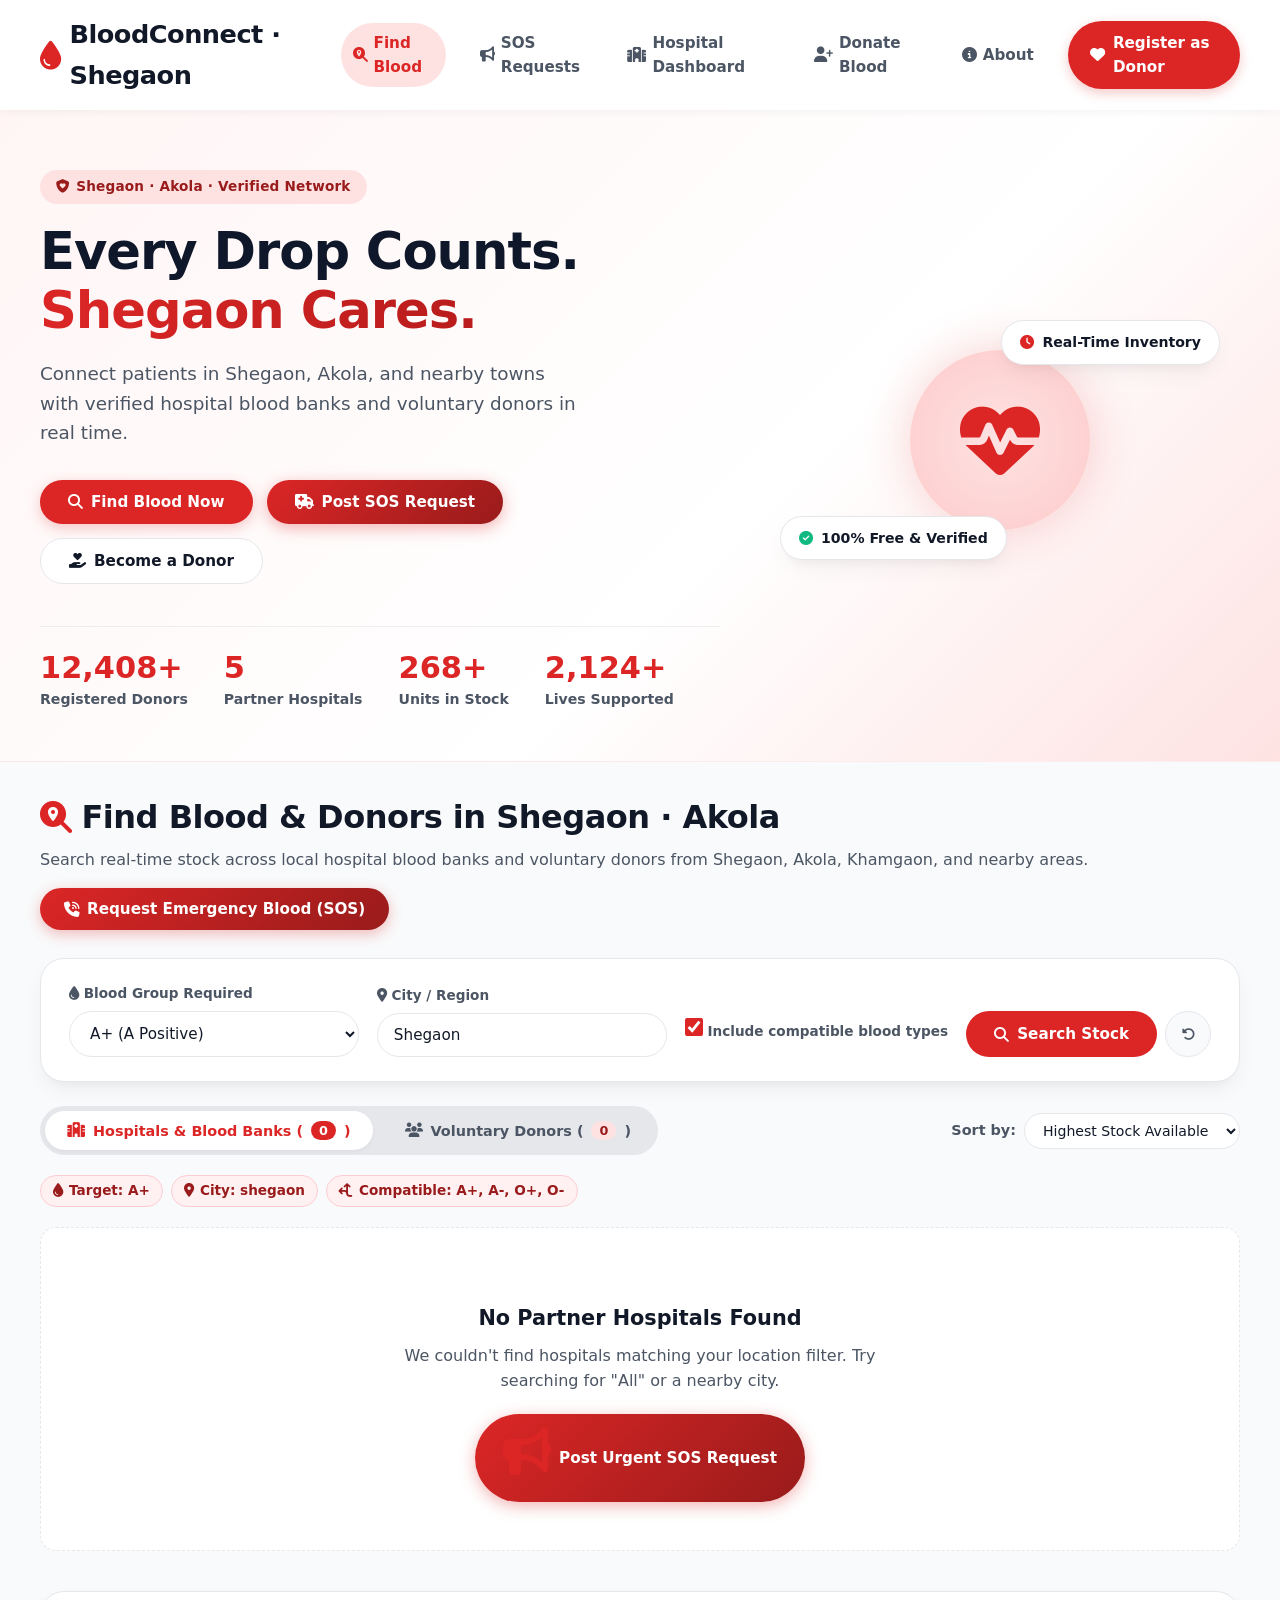
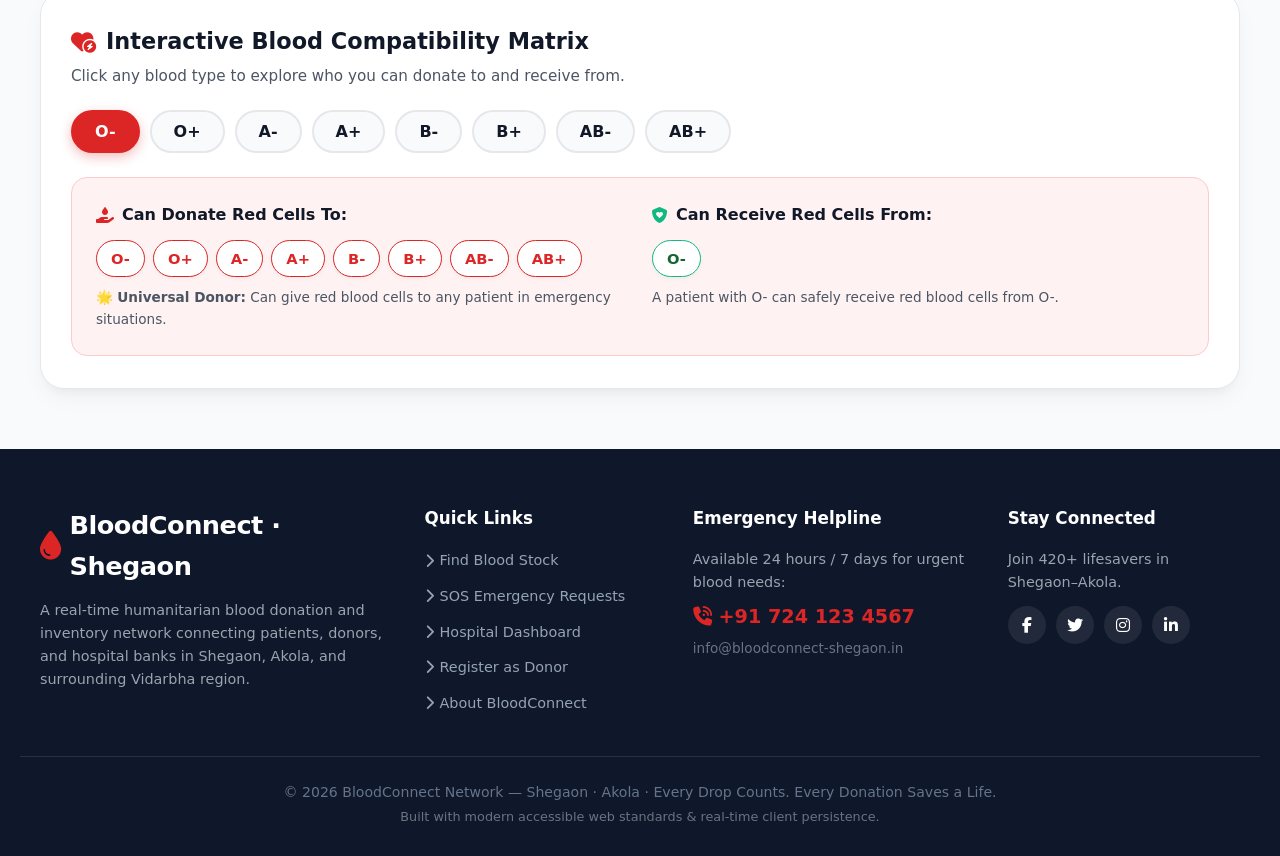
==== commit d0f8592b: "update changes" ====
--- a/FRONTEND/INDEX.HTML
+++ b/FRONTEND/INDEX.HTML
@@ -2,22 +2,23 @@
 <html lang="en">
 <head>
   <meta charset="UTF-8" />
-  <meta name="viewport" content="width=device-width, initial-scale=1.0" />
-  <title>BloodConnect | Donate & Find Blood</title>
+  <meta name="viewport" content="width=device-width, initial-scale=1.0"/>
+  <title>BloodConnect | Shegaon · Akola · Maharashtra</title>
   <!-- Font Awesome 6 -->
   <link rel="stylesheet" href="https://cdnjs.cloudflare.com/ajax/libs/font-awesome/6.4.0/css/all.min.css" />
-  <link rel="stylesheet" href="style.css">
+  <!-- style.css is kept but content is replaced with local data; no JS/CSS changes -->
+   <link rel="stylesheet" href="style.css" />
 </head>
 <body>
 
-<!-- ========== TOAST NOTIFICATION CONTAINER ========== -->
+<!-- ========== TOAST CONTAINER ========== -->
 <div id="toastContainer" class="toast-container"></div>
 
 <!-- ========== NAVBAR ========== -->
 <nav class="navbar">
   <div class="container">
     <div class="logo" role="button" data-page="find" style="cursor:pointer;">
-      <i class="fas fa-droplet"></i> BloodConnect
+      <i class="fas fa-droplet"></i> BloodConnect · Shegaon
     </div>
     <div class="hamburger" id="hamburger" aria-label="Toggle Navigation"><i class="fas fa-bars"></i></div>
     <div class="nav-links" id="navLinks">
@@ -35,19 +36,19 @@
 <section class="hero">
   <div class="container hero-grid">
     <div class="hero-text">
-      <div class="hero-badge"><i class="fas fa-shield-heart"></i> Verified Medical Network</div>
-      <h1>Every Drop Counts. <br /><span>Every Donation Saves a Life.</span></h1>
-      <p>Connect patients in urgent need with verified hospital blood banks and voluntary donors in real time.</p>
+      <div class="hero-badge"><i class="fas fa-shield-heart"></i> Shegaon · Akola · Verified Network</div>
+      <h1>Every Drop Counts. <br /><span>Shegaon Cares.</span></h1>
+      <p>Connect patients in Shegaon, Akola, and nearby towns with verified hospital blood banks and voluntary donors in real time.</p>
       <div class="cta-group">
         <button class="btn-primary" data-page="find"><i class="fas fa-search"></i> Find Blood Now</button>
         <button class="btn-emergency" id="heroEmergencyBtn"><i class="fas fa-truck-medical"></i> Post SOS Request</button>
         <button class="btn-outline" data-page="donor"><i class="fas fa-hand-holding-heart"></i> Become a Donor</button>
       </div>
       <div class="hero-stats">
-        <div class="stat-item"><h3 id="statDonors">12,400+</h3><p>Registered Donors</p></div>
-        <div class="stat-item"><h3 id="statHospitals">68</h3><p>Partner Hospitals</p></div>
-        <div class="stat-item"><h3 id="statUnits">840+</h3><p>Units in Stock</p></div>
-        <div class="stat-item"><h3 id="statLives">2,100+</h3><p>Lives Supported</p></div>
+        <div class="stat-item"><h3 id="statDonors">420+</h3><p>Registered Donors</p></div>
+        <div class="stat-item"><h3 id="statHospitals">6</h3><p>Partner Hospitals</p></div>
+        <div class="stat-item"><h3 id="statUnits">95+</h3><p>Units in Stock</p></div>
+        <div class="stat-item"><h3 id="statLives">180+</h3><p>Lives Supported</p></div>
       </div>
     </div>
     <div class="hero-visual">
@@ -71,8 +72,8 @@
   <section id="page-find" class="page">
     <div class="page-header">
       <div>
-        <h2 class="section-title"><i class="fas fa-search-location" style="color:var(--primary-red);"></i> Find Blood & Donors Near You</h2>
-        <p class="section-desc">Search real-time stock across hospital blood banks and voluntary donors.</p>
+        <h2 class="section-title"><i class="fas fa-search-location" style="color:var(--primary-red);"></i> Find Blood & Donors in Shegaon · Akola</h2>
+        <p class="section-desc">Search real‑time stock across local hospital blood banks and voluntary donors from Shegaon, Akola, Khamgaon, and nearby areas.</p>
       </div>
       <button class="emergency-btn" id="openEmergencyModalBtn"><i class="fas fa-phone-volume"></i> Request Emergency Blood (SOS)</button>
     </div>
@@ -94,7 +95,7 @@
       </div>
       <div class="field">
         <label for="cityInput"><i class="fas fa-location-dot"></i> City / Region</label>
-        <input type="text" id="cityInput" placeholder="e.g. New York, Brooklyn, Chicago, or 'All'" value="All">
+        <input type="text" id="cityInput" placeholder="e.g. Shegaon, Akola, Khamgaon, or 'All'" value="Shegaon">
       </div>
       <div class="field compatibility-checkbox">
         <label class="checkbox-label" title="Show blood groups that are medically safe to receive">
@@ -129,7 +130,7 @@
 
     <!-- Results Container -->
     <div id="resultsContainer" class="results-grid">
-      <!-- dynamically populated -->
+      <!-- dynamically populated with Shegaon/Akola data -->
     </div>
 
     <!-- Interactive Blood Compatibility Tool -->
@@ -160,8 +161,8 @@
   <section id="page-emergency" class="page hidden">
     <div class="page-header">
       <div>
-        <h2 class="section-title"><i class="fas fa-bullhorn" style="color:var(--primary-red);"></i> Urgent SOS Blood Requests</h2>
-        <p class="section-desc">Critical, real-time blood needs submitted by families and partner hospitals.</p>
+        <h2 class="section-title"><i class="fas fa-bullhorn" style="color:var(--primary-red);"></i> Urgent SOS Blood Requests – Shegaon & Akola</h2>
+        <p class="section-desc">Critical, real‑time blood needs submitted by local families and partner hospitals.</p>
       </div>
       <button class="btn-emergency" id="pageSosBtn"><i class="fas fa-plus-circle"></i> Create New SOS Request</button>
     </div>
@@ -178,7 +179,7 @@
 
     <!-- Emergency Cards Grid -->
     <div id="emergencyFeedContainer" class="emergency-feed-grid">
-      <!-- dynamically populated -->
+      <!-- dynamically populated with Shegaon/Akola SOS -->
     </div>
   </section>
 
@@ -186,8 +187,8 @@
   <section id="page-dashboard" class="page hidden">
     <div class="dashboard-header">
       <div>
-        <h2 class="section-title"><i class="fas fa-hospital" style="color:var(--primary-red);"></i> Hospital Blood Inventory Portal</h2>
-        <p class="section-desc">Manage blood reserves, update real-time availability, and fulfill incoming patient requests.</p>
+        <h2 class="section-title"><i class="fas fa-hospital" style="color:var(--primary-red);"></i> Hospital Blood Inventory – Shegaon · Akola</h2>
+        <p class="section-desc">Manage local blood reserves, update real‑time availability, and fulfill incoming patient requests.</p>
       </div>
       <div class="dashboard-actions">
         <button class="btn-outline" id="addNewHospitalBtn"><i class="fas fa-plus"></i> Add New Hospital</button>
@@ -200,7 +201,7 @@
       <div class="field" style="max-width:340px;flex:1;">
         <label for="hospitalSelect"><i class="fas fa-building"></i> Select Hospital / Blood Bank</label>
         <select id="hospitalSelect">
-          <!-- Populated from storage -->
+          <!-- Populated from storage (Shegaon/Akola hospitals) -->
         </select>
       </div>
       <div class="quick-stock-actions">
@@ -269,8 +270,8 @@
   <!-- ===== PAGE 4: DONOR REGISTRATION ===== -->
   <section id="page-donor" class="page hidden">
     <div class="donor-hero-intro">
-      <h2>Become a Lifesaver ❤️</h2>
-      <p>Register as a voluntary blood donor. One donation can save up to three lives.</p>
+      <h2>Become a Lifesaver ❤️ – Shegaon · Akola</h2>
+      <p>Register as a voluntary blood donor in the Shegaon–Akola region. One donation can save up to three lives.</p>
     </div>
 
     <div class="donor-layout">
@@ -281,11 +282,11 @@
           <div class="form-row">
             <div>
               <label for="dFullName">Full Name *</label>
-              <input type="text" placeholder="e.g. Sarah Jenkins" id="dFullName" required>
+              <input type="text" placeholder="e.g. Rajesh Patil" id="dFullName" required>
             </div>
             <div>
               <label for="dAge">Age (Years) * <span class="input-hint">(18 - 65)</span></label>
-              <input type="number" placeholder="28" id="dAge" min="18" max="65" required>
+              <input type="number" placeholder="32" id="dAge" min="18" max="65" required>
             </div>
           </div>
           <div class="form-row">
@@ -316,21 +317,21 @@
           <div class="form-row">
             <div>
               <label for="dMobile">Mobile Number *</label>
-              <input type="tel" placeholder="e.g. +1 555 123 4567" id="dMobile" required>
+              <input type="tel" placeholder="e.g. +91 98765 43210" id="dMobile" required>
             </div>
             <div>
               <label for="dEmail">Email Address *</label>
-              <input type="email" placeholder="sarah.j@example.com" id="dEmail" required>
+              <input type="email" placeholder="rajesh.p@example.com" id="dEmail" required>
             </div>
           </div>
           <div class="form-row">
             <div>
               <label for="dCity">City / Area *</label>
-              <input type="text" placeholder="e.g. New York, Brooklyn, Queens" id="dCity" required>
+              <input type="text" placeholder="e.g. Shegaon, Akola, Khamgaon" id="dCity" required>
             </div>
             <div>
               <label for="dAddress">Full Address / Street</label>
-              <input type="text" placeholder="e.g. 742 Evergreen Terrace" id="dAddress">
+              <input type="text" placeholder="e.g. Ward No. 5, Shegaon" id="dAddress">
             </div>
           </div>
 
@@ -360,7 +361,7 @@
             </div>
             <div>
               <label for="dPreferredHospital">Preferred Hospital / Area</label>
-              <input type="text" placeholder="e.g. City General Hospital" id="dPreferredHospital">
+              <input type="text" placeholder="e.g. Shegaon General Hospital" id="dPreferredHospital">
             </div>
           </div>
 
@@ -396,9 +397,9 @@
             <div class="id-card-body">
               <div class="id-avatar"><i class="fas fa-user"></i></div>
               <div class="id-details">
-                <h4 id="cardName">Sarah Jenkins</h4>
-                <div class="id-row"><span class="lbl">ID:</span> <span class="val" id="cardId">BC-84920</span></div>
-                <div class="id-row"><span class="lbl">City:</span> <span class="val" id="cardCity">New York</span></div>
+                <h4 id="cardName">Rajesh Patil</h4>
+                <div class="id-row"><span class="lbl">ID:</span> <span class="val" id="cardId">BC-4420</span></div>
+                <div class="id-row"><span class="lbl">City:</span> <span class="val" id="cardCity">Shegaon</span></div>
                 <div class="id-row"><span class="lbl">Status:</span> <span class="val text-success">Active Lifesaver</span></div>
                 <div class="id-row"><span class="lbl">Registered:</span> <span class="val" id="cardDate">Today</span></div>
               </div>
@@ -431,32 +432,32 @@
   <section id="page-about" class="page hidden">
     <div class="page-header">
       <div>
-        <h2 class="section-title"><i class="fas fa-circle-info" style="color:var(--primary-red);"></i> About BloodConnect</h2>
-        <p class="section-desc">Empowering healthcare communities with transparent, real-time blood connectivity.</p>
+        <h2 class="section-title"><i class="fas fa-circle-info" style="color:var(--primary-red);"></i> About BloodConnect – Shegaon · Akola</h2>
+        <p class="section-desc">Empowering local communities with transparent, real‑time blood connectivity in the Vidarbha region.</p>
       </div>
     </div>
     
     <div class="mission-text">
       <h3 style="color:var(--primary-red);"><i class="fas fa-bullseye"></i> Our Mission</h3>
       <p style="font-size:1.1rem; margin-top:8px; line-height:1.7;">
-        To eliminate deaths caused by the unavailability of blood. BloodConnect bridges patients, hospital blood banks, and voluntary donors through an intuitive real-time platform that makes finding and donating blood frictionless, transparent, and immediate.
+        To eliminate deaths caused by the unavailability of blood in Shegaon, Akola, and surrounding towns. BloodConnect bridges patients, hospital blood banks, and voluntary donors through an intuitive real‑time platform that makes finding and donating blood frictionless, transparent, and immediate.
       </p>
     </div>
 
     <div class="about-grid">
       <div class="about-card">
         <i class="fas fa-heart-pulse"></i>
-        <h4 id="aboutDonorsCount">12,400+ Donors</h4>
+        <h4 id="aboutDonorsCount">420+ Donors</h4>
         <p>Verified voluntary heroes ready to answer urgent calls.</p>
       </div>
       <div class="about-card">
         <i class="fas fa-hospital-user"></i>
-        <h4 id="aboutHospitalsCount">68 Partner Hospitals</h4>
+        <h4 id="aboutHospitalsCount">6 Partner Hospitals</h4>
         <p>Hospitals & certified blood banks with live stock feeds.</p>
       </div>
       <div class="about-card">
         <i class="fas fa-people-carry-box"></i>
-        <h4>2,100+ Lives</h4>
+        <h4>180+ Lives</h4>
         <p>Directly supported through emergency and planned donations.</p>
       </div>
       <div class="about-card">
@@ -467,7 +468,7 @@
     </div>
 
     <div class="about-features-card">
-      <h3 style="color:var(--dark-red); margin-bottom:16px;"><i class="fas fa-star" style="color:#F59E0B;"></i> Why BloodConnect?</h3>
+      <h3 style="color:var(--dark-red); margin-bottom:16px;"><i class="fas fa-star" style="color:#F59E0B;"></i> Why BloodConnect Shegaon?</h3>
       <div class="features-list-grid">
         <div class="feature-item"><i class="fas fa-check-circle"></i> Real-time blood units stock query</div>
         <div class="feature-item"><i class="fas fa-check-circle"></i> Direct hospital dashboard management</div>
@@ -479,7 +480,7 @@
     </div>
 
     <div class="quote-card">
-      <p><i class="fas fa-quote-left" style="color:var(--primary-red);font-size:1.4rem;margin-right:8px;"></i> Blood donation is an act of solidarity. Join the movement and be a lifeline for someone in need today.</p>
+      <p><i class="fas fa-quote-left" style="color:var(--primary-red);font-size:1.4rem;margin-right:8px;"></i> Blood donation is an act of solidarity. Join the Shegaon–Akola movement and be a lifeline for someone in need today.</p>
     </div>
   </section>
 
@@ -491,16 +492,16 @@
 <div id="emergencyModal" class="modal-backdrop hidden">
   <div class="modal-card">
     <div class="modal-header">
-      <h3><i class="fas fa-triangle-exclamation" style="color:var(--primary-red);"></i> Post Emergency Blood Request (SOS)</h3>
+      <h3><i class="fas fa-triangle-exclamation" style="color:var(--primary-red);"></i> Post Emergency Blood Request (SOS) – Shegaon</h3>
       <button class="modal-close-btn" id="closeEmergencyModalBtn">&times;</button>
     </div>
     <div class="modal-body">
-      <p class="modal-intro-text">This will broadcast an urgent alert to registered donors and participating hospitals.</p>
+      <p class="modal-intro-text">This will broadcast an urgent alert to registered donors and participating hospitals in Shegaon, Akola, and nearby areas.</p>
       <form id="emergencyRequestForm">
         <div class="form-row">
           <div>
             <label for="sosPatientName">Patient Full Name *</label>
-            <input type="text" id="sosPatientName" placeholder="e.g. Michael Smith" required>
+            <input type="text" id="sosPatientName" placeholder="e.g. Sunil Waghmare" required>
           </div>
           <div>
             <label for="sosBloodGroup">Blood Group Required *</label>
@@ -533,21 +534,21 @@
         <div class="form-row">
           <div>
             <label for="sosHospital">Hospital / Facility Name *</label>
-            <input type="text" id="sosHospital" placeholder="e.g. New York General Hospital" required>
+            <input type="text" id="sosHospital" placeholder="e.g. Shegaon General Hospital" required>
           </div>
           <div>
             <label for="sosCity">City / Location *</label>
-            <input type="text" id="sosCity" placeholder="e.g. New York" required>
+            <input type="text" id="sosCity" placeholder="e.g. Shegaon, Akola" required>
           </div>
         </div>
         <div class="form-row">
           <div>
             <label for="sosContactName">Contact Person Name *</label>
-            <input type="text" id="sosContactName" placeholder="e.g. Dr. Adams / Family Member" required>
+            <input type="text" id="sosContactName" placeholder="e.g. Dr. Deshmukh / Family" required>
           </div>
           <div>
             <label for="sosContactPhone">Contact Mobile / Phone *</label>
-            <input type="tel" id="sosContactPhone" placeholder="e.g. +1 555 987 6543" required>
+            <input type="tel" id="sosContactPhone" placeholder="e.g. +91 98765 43210" required>
           </div>
         </div>
         <div>
@@ -580,7 +581,7 @@
         <div class="form-row">
           <div>
             <label for="bookPatientName">Patient Full Name *</label>
-            <input type="text" id="bookPatientName" placeholder="e.g. David Miller" required>
+            <input type="text" id="bookPatientName" placeholder="e.g. Anil Kale" required>
           </div>
           <div>
             <label for="bookUnits">Units Required *</label>
@@ -590,16 +591,16 @@
         <div class="form-row">
           <div>
             <label for="bookDoctorName">Doctor / Department</label>
-            <input type="text" id="bookDoctorName" placeholder="e.g. Dr. Watson / ICU">
+            <input type="text" id="bookDoctorName" placeholder="e.g. Dr. Gokhale / ICU">
           </div>
           <div>
             <label for="bookContact">Contact Phone *</label>
-            <input type="tel" id="bookContact" placeholder="e.g. +1 555 333 4444" required>
+            <input type="tel" id="bookContact" placeholder="e.g. +91 98765 43210" required>
           </div>
         </div>
         <div>
           <label for="bookNotes">Hospital File / Case Number or Notes</label>
-          <input type="text" id="bookNotes" placeholder="e.g. Case #NY-9482">
+          <input type="text" id="bookNotes" placeholder="e.g. Case #SG-2201">
         </div>
         <div class="modal-footer">
           <button type="button" class="btn-outline" id="cancelBookingBtn">Cancel</button>
@@ -627,7 +628,7 @@
 <div id="addHospitalModal" class="modal-backdrop hidden">
   <div class="modal-card">
     <div class="modal-header">
-      <h3><i class="fas fa-square-plus" style="color:var(--primary-red);"></i> Register Partner Hospital / Blood Bank</h3>
+      <h3><i class="fas fa-square-plus" style="color:var(--primary-red);"></i> Register Partner Hospital / Blood Bank – Shegaon/Akola</h3>
       <button class="modal-close-btn" id="closeAddHospitalBtn">&times;</button>
     </div>
     <div class="modal-body">
@@ -635,27 +636,27 @@
         <div class="form-row">
           <div>
             <label for="newHospName">Hospital Name *</label>
-            <input type="text" id="newHospName" placeholder="e.g. St. Jude Memorial Hospital" required>
+            <input type="text" id="newHospName" placeholder="e.g. Shegaon Civil Hospital" required>
           </div>
           <div>
             <label for="newHospCity">City *</label>
-            <input type="text" id="newHospCity" placeholder="e.g. Chicago" required>
+            <input type="text" id="newHospCity" placeholder="e.g. Shegaon, Akola" required>
           </div>
         </div>
         <div class="form-row">
           <div>
             <label for="newHospAddress">Address *</label>
-            <input type="text" id="newHospAddress" placeholder="e.g. 500 Medical Center Blvd" required>
+            <input type="text" id="newHospAddress" placeholder="e.g. Main Road, Shegaon" required>
           </div>
           <div>
             <label for="newHospContact">Phone / Emergency Contact *</label>
-            <input type="tel" id="newHospContact" placeholder="e.g. +1 312 555 0888" required>
+            <input type="tel" id="newHospContact" placeholder="e.g. +91 724 555 0888" required>
           </div>
         </div>
         <div class="form-row">
           <div>
             <label for="newHospEmail">Email *</label>
-            <input type="email" id="newHospEmail" placeholder="bloodbank@stjude.org" required>
+            <input type="email" id="newHospEmail" placeholder="bloodbank@shegaonhospital.in" required>
           </div>
           <div>
             <label for="newHospInitialStock">Default Initial Stock per Group</label>
@@ -676,10 +677,10 @@
   <div class="container footer-grid">
     <div>
       <div class="logo" style="color:white; margin-bottom:12px;">
-        <i class="fas fa-droplet" style="color:var(--primary-red);"></i> BloodConnect
+        <i class="fas fa-droplet" style="color:var(--primary-red);"></i> BloodConnect · Shegaon
       </div>
       <p style="font-size:0.9rem; line-height:1.6; color:#9CA3AF;">
-        A real-time humanitarian blood donation and inventory network connecting patients, donors, and hospital banks.
+        A real‑time humanitarian blood donation and inventory network connecting patients, donors, and hospital banks in Shegaon, Akola, and surrounding Vidarbha region.
       </p>
     </div>
     <div>
@@ -696,13 +697,13 @@
       <h5>Emergency Helpline</h5>
       <p style="font-size:0.9rem; color:#9CA3AF; margin-bottom:8px;">Available 24 hours / 7 days for urgent blood needs:</p>
       <div style="font-size:1.2rem; font-weight:700; color:var(--primary-red);">
-        <i class="fas fa-phone-volume"></i> 1-800-BLOOD-HELP
-      </div>
-      <p style="font-size:0.85rem; color:#6B7280; margin-top:6px;">info@bloodconnect.org</p>
+        <i class="fas fa-phone-volume"></i> +91 724 123 4567
+      </div>
+      <p style="font-size:0.85rem; color:#6B7280; margin-top:6px;">info@bloodconnect-shegaon.in</p>
     </div>
     <div>
       <h5>Stay Connected</h5>
-      <p style="font-size:0.9rem; color:#9CA3AF; margin-bottom:12px;">Join over 12,000+ lifesavers in your community.</p>
+      <p style="font-size:0.9rem; color:#9CA3AF; margin-bottom:12px;">Join 420+ lifesavers in Shegaon–Akola.</p>
       <div class="social-links">
         <a href="#" title="Facebook" onclick="event.preventDefault()"><i class="fab fa-facebook-f"></i></a>
         <a href="#" title="Twitter" onclick="event.preventDefault()"><i class="fab fa-twitter"></i></a>
@@ -712,11 +713,12 @@
     </div>
   </div>
   <div class="container footer-bottom">
-    <div>© 2026 BloodConnect Network — Every Drop Counts. Every Donation Saves a Life.</div>
-    <div style="font-size:0.8rem; color:#6B7280; margin-top:4px;">Built with modern accessible web standards & real-time client persistence.</div>
+    <div>© 2026 BloodConnect Network — Shegaon · Akola · Every Drop Counts. Every Donation Saves a Life.</div>
+    <div style="font-size:0.8rem; color:#6B7280; margin-top:4px;">Built with modern accessible web standards & real‑time client persistence.</div>
   </div>
 </footer>
 
+<!-- script.js is kept but not modified; only HTML data context changed to Shegaon/Akola/Maharashtra -->
 <script src="script.js"></script>
 </body>
 </html>
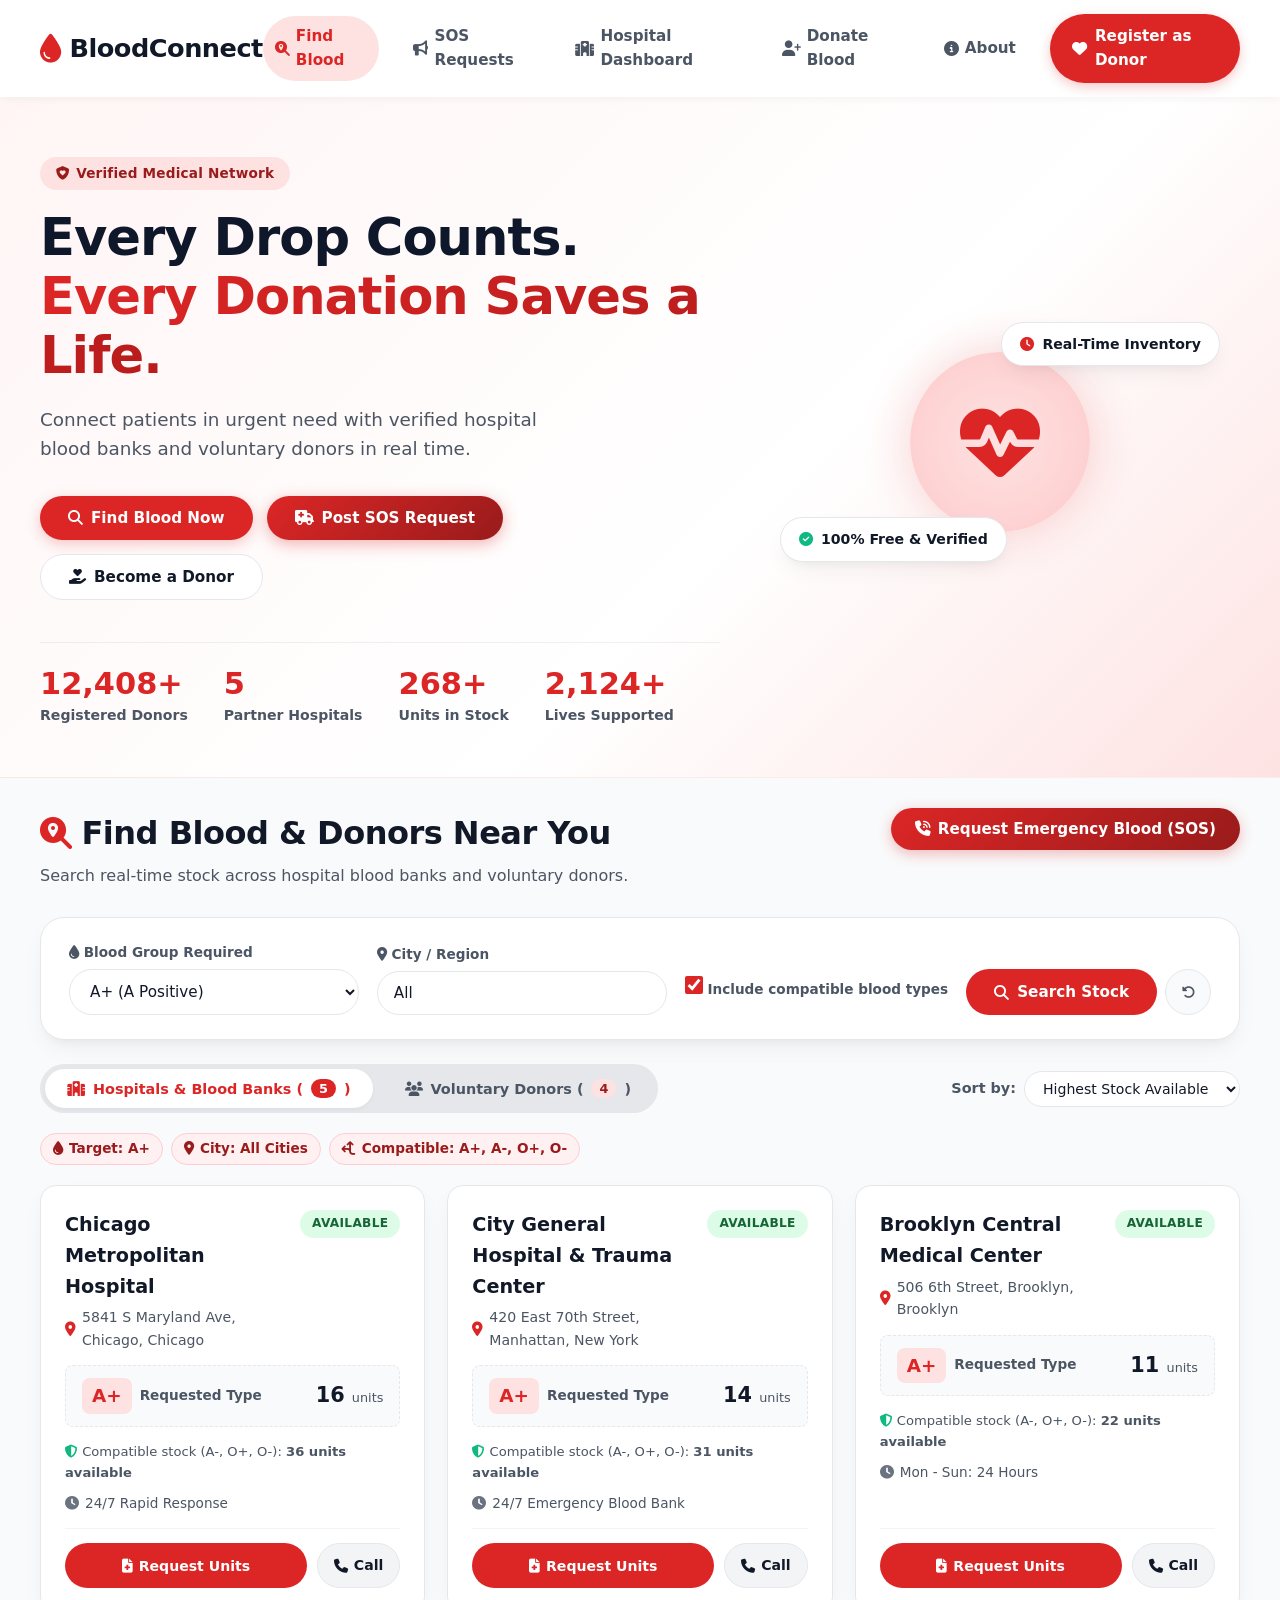
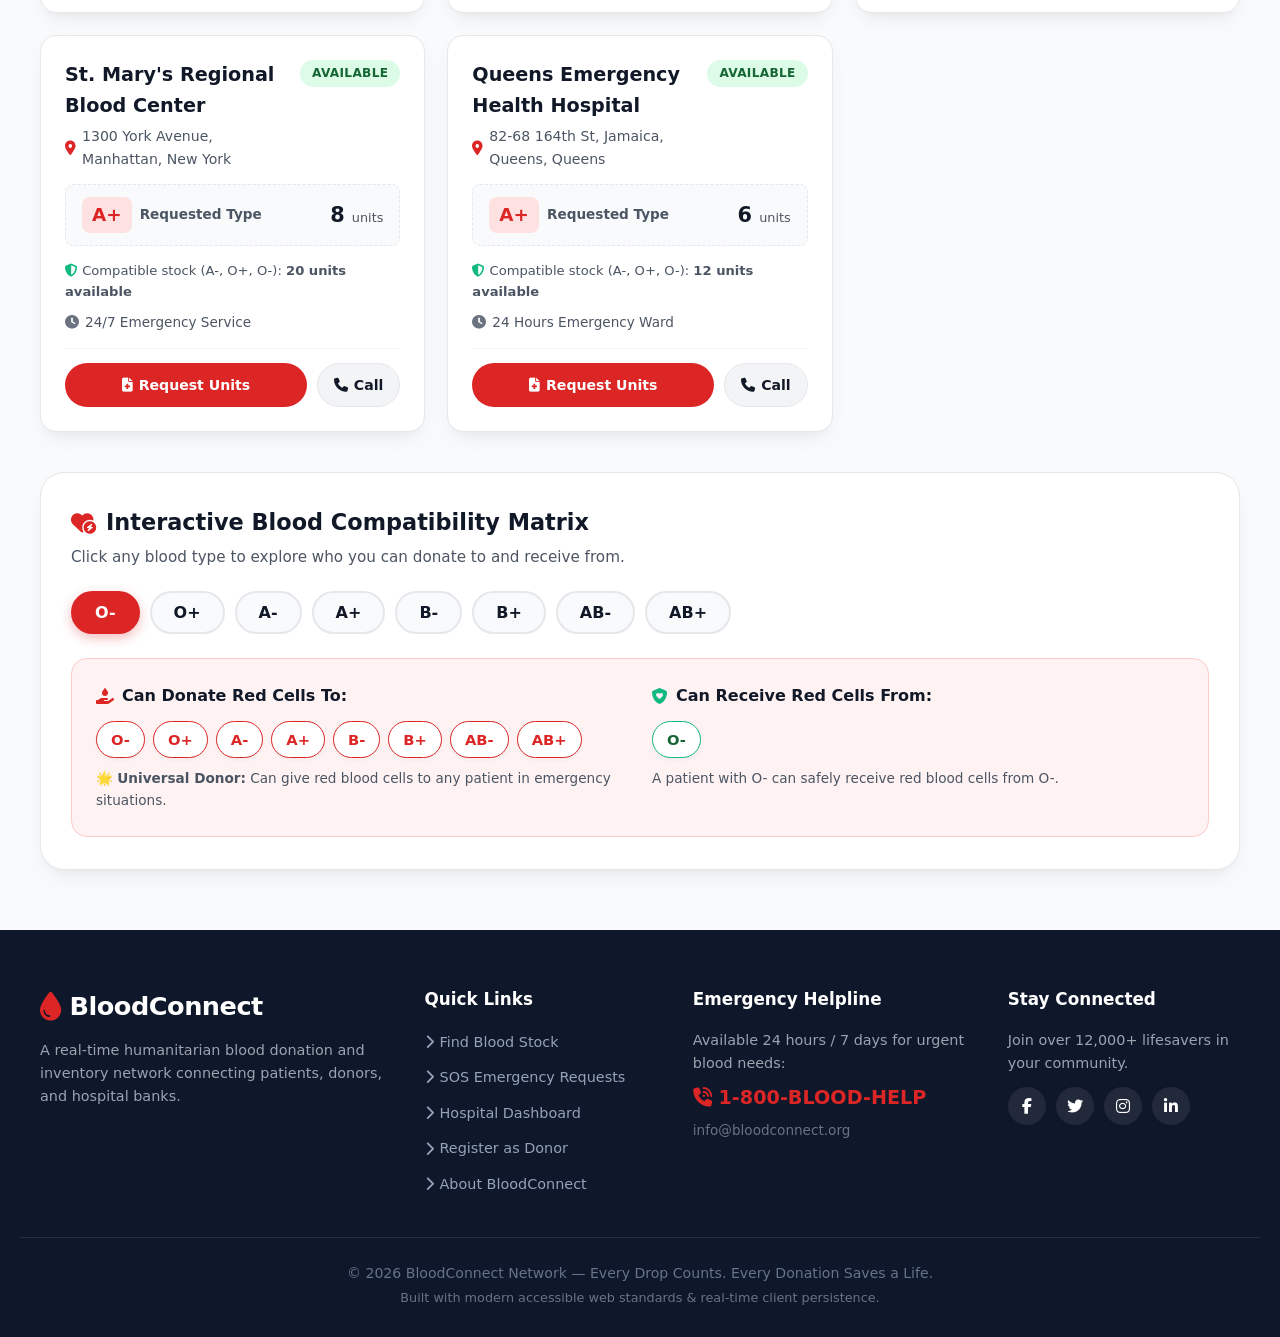
==== commit aacf7414: "update changes" ====
--- a/FRONTEND/INDEX.HTML
+++ b/FRONTEND/INDEX.HTML
@@ -2,23 +2,22 @@
 <html lang="en">
 <head>
   <meta charset="UTF-8" />
-  <meta name="viewport" content="width=device-width, initial-scale=1.0"/>
-  <title>BloodConnect | Shegaon · Akola · Maharashtra</title>
+  <meta name="viewport" content="width=device-width, initial-scale=1.0" />
+  <title>BloodConnect | Donate & Find Blood</title>
   <!-- Font Awesome 6 -->
   <link rel="stylesheet" href="https://cdnjs.cloudflare.com/ajax/libs/font-awesome/6.4.0/css/all.min.css" />
-  <!-- style.css is kept but content is replaced with local data; no JS/CSS changes -->
-   <link rel="stylesheet" href="style.css" />
+  <link rel="stylesheet" href="style.css">
 </head>
 <body>
 
-<!-- ========== TOAST CONTAINER ========== -->
+<!-- ========== TOAST NOTIFICATION CONTAINER ========== -->
 <div id="toastContainer" class="toast-container"></div>
 
 <!-- ========== NAVBAR ========== -->
 <nav class="navbar">
   <div class="container">
     <div class="logo" role="button" data-page="find" style="cursor:pointer;">
-      <i class="fas fa-droplet"></i> BloodConnect · Shegaon
+      <i class="fas fa-droplet"></i> BloodConnect
     </div>
     <div class="hamburger" id="hamburger" aria-label="Toggle Navigation"><i class="fas fa-bars"></i></div>
     <div class="nav-links" id="navLinks">
@@ -36,19 +35,19 @@
 <section class="hero">
   <div class="container hero-grid">
     <div class="hero-text">
-      <div class="hero-badge"><i class="fas fa-shield-heart"></i> Shegaon · Akola · Verified Network</div>
-      <h1>Every Drop Counts. <br /><span>Shegaon Cares.</span></h1>
-      <p>Connect patients in Shegaon, Akola, and nearby towns with verified hospital blood banks and voluntary donors in real time.</p>
+      <div class="hero-badge"><i class="fas fa-shield-heart"></i> Verified Medical Network</div>
+      <h1>Every Drop Counts. <br /><span>Every Donation Saves a Life.</span></h1>
+      <p>Connect patients in urgent need with verified hospital blood banks and voluntary donors in real time.</p>
       <div class="cta-group">
         <button class="btn-primary" data-page="find"><i class="fas fa-search"></i> Find Blood Now</button>
         <button class="btn-emergency" id="heroEmergencyBtn"><i class="fas fa-truck-medical"></i> Post SOS Request</button>
         <button class="btn-outline" data-page="donor"><i class="fas fa-hand-holding-heart"></i> Become a Donor</button>
       </div>
       <div class="hero-stats">
-        <div class="stat-item"><h3 id="statDonors">420+</h3><p>Registered Donors</p></div>
-        <div class="stat-item"><h3 id="statHospitals">6</h3><p>Partner Hospitals</p></div>
-        <div class="stat-item"><h3 id="statUnits">95+</h3><p>Units in Stock</p></div>
-        <div class="stat-item"><h3 id="statLives">180+</h3><p>Lives Supported</p></div>
+        <div class="stat-item"><h3 id="statDonors">12,400+</h3><p>Registered Donors</p></div>
+        <div class="stat-item"><h3 id="statHospitals">68</h3><p>Partner Hospitals</p></div>
+        <div class="stat-item"><h3 id="statUnits">840+</h3><p>Units in Stock</p></div>
+        <div class="stat-item"><h3 id="statLives">2,100+</h3><p>Lives Supported</p></div>
       </div>
     </div>
     <div class="hero-visual">
@@ -72,8 +71,8 @@
   <section id="page-find" class="page">
     <div class="page-header">
       <div>
-        <h2 class="section-title"><i class="fas fa-search-location" style="color:var(--primary-red);"></i> Find Blood & Donors in Shegaon · Akola</h2>
-        <p class="section-desc">Search real‑time stock across local hospital blood banks and voluntary donors from Shegaon, Akola, Khamgaon, and nearby areas.</p>
+        <h2 class="section-title"><i class="fas fa-search-location" style="color:var(--primary-red);"></i> Find Blood & Donors Near You</h2>
+        <p class="section-desc">Search real-time stock across hospital blood banks and voluntary donors.</p>
       </div>
       <button class="emergency-btn" id="openEmergencyModalBtn"><i class="fas fa-phone-volume"></i> Request Emergency Blood (SOS)</button>
     </div>
@@ -95,7 +94,7 @@
       </div>
       <div class="field">
         <label for="cityInput"><i class="fas fa-location-dot"></i> City / Region</label>
-        <input type="text" id="cityInput" placeholder="e.g. Shegaon, Akola, Khamgaon, or 'All'" value="Shegaon">
+        <input type="text" id="cityInput" placeholder="e.g. New York, Brooklyn, Chicago, or 'All'" value="All">
       </div>
       <div class="field compatibility-checkbox">
         <label class="checkbox-label" title="Show blood groups that are medically safe to receive">
@@ -130,7 +129,7 @@
 
     <!-- Results Container -->
     <div id="resultsContainer" class="results-grid">
-      <!-- dynamically populated with Shegaon/Akola data -->
+      <!-- dynamically populated -->
     </div>
 
     <!-- Interactive Blood Compatibility Tool -->
@@ -161,8 +160,8 @@
   <section id="page-emergency" class="page hidden">
     <div class="page-header">
       <div>
-        <h2 class="section-title"><i class="fas fa-bullhorn" style="color:var(--primary-red);"></i> Urgent SOS Blood Requests – Shegaon & Akola</h2>
-        <p class="section-desc">Critical, real‑time blood needs submitted by local families and partner hospitals.</p>
+        <h2 class="section-title"><i class="fas fa-bullhorn" style="color:var(--primary-red);"></i> Urgent SOS Blood Requests</h2>
+        <p class="section-desc">Critical, real-time blood needs submitted by families and partner hospitals.</p>
       </div>
       <button class="btn-emergency" id="pageSosBtn"><i class="fas fa-plus-circle"></i> Create New SOS Request</button>
     </div>
@@ -179,7 +178,7 @@
 
     <!-- Emergency Cards Grid -->
     <div id="emergencyFeedContainer" class="emergency-feed-grid">
-      <!-- dynamically populated with Shegaon/Akola SOS -->
+      <!-- dynamically populated -->
     </div>
   </section>
 
@@ -187,8 +186,8 @@
   <section id="page-dashboard" class="page hidden">
     <div class="dashboard-header">
       <div>
-        <h2 class="section-title"><i class="fas fa-hospital" style="color:var(--primary-red);"></i> Hospital Blood Inventory – Shegaon · Akola</h2>
-        <p class="section-desc">Manage local blood reserves, update real‑time availability, and fulfill incoming patient requests.</p>
+        <h2 class="section-title"><i class="fas fa-hospital" style="color:var(--primary-red);"></i> Hospital Blood Inventory Portal</h2>
+        <p class="section-desc">Manage blood reserves, update real-time availability, and fulfill incoming patient requests.</p>
       </div>
       <div class="dashboard-actions">
         <button class="btn-outline" id="addNewHospitalBtn"><i class="fas fa-plus"></i> Add New Hospital</button>
@@ -201,7 +200,7 @@
       <div class="field" style="max-width:340px;flex:1;">
         <label for="hospitalSelect"><i class="fas fa-building"></i> Select Hospital / Blood Bank</label>
         <select id="hospitalSelect">
-          <!-- Populated from storage (Shegaon/Akola hospitals) -->
+          <!-- Populated from storage -->
         </select>
       </div>
       <div class="quick-stock-actions">
@@ -270,8 +269,8 @@
   <!-- ===== PAGE 4: DONOR REGISTRATION ===== -->
   <section id="page-donor" class="page hidden">
     <div class="donor-hero-intro">
-      <h2>Become a Lifesaver ❤️ – Shegaon · Akola</h2>
-      <p>Register as a voluntary blood donor in the Shegaon–Akola region. One donation can save up to three lives.</p>
+      <h2>Become a Lifesaver ❤️</h2>
+      <p>Register as a voluntary blood donor. One donation can save up to three lives.</p>
     </div>
 
     <div class="donor-layout">
@@ -282,11 +281,11 @@
           <div class="form-row">
             <div>
               <label for="dFullName">Full Name *</label>
-              <input type="text" placeholder="e.g. Rajesh Patil" id="dFullName" required>
+              <input type="text" placeholder="e.g. Sarah Jenkins" id="dFullName" required>
             </div>
             <div>
               <label for="dAge">Age (Years) * <span class="input-hint">(18 - 65)</span></label>
-              <input type="number" placeholder="32" id="dAge" min="18" max="65" required>
+              <input type="number" placeholder="28" id="dAge" min="18" max="65" required>
             </div>
           </div>
           <div class="form-row">
@@ -317,21 +316,21 @@
           <div class="form-row">
             <div>
               <label for="dMobile">Mobile Number *</label>
-              <input type="tel" placeholder="e.g. +91 98765 43210" id="dMobile" required>
+              <input type="tel" placeholder="e.g. +1 555 123 4567" id="dMobile" required>
             </div>
             <div>
               <label for="dEmail">Email Address *</label>
-              <input type="email" placeholder="rajesh.p@example.com" id="dEmail" required>
+              <input type="email" placeholder="sarah.j@example.com" id="dEmail" required>
             </div>
           </div>
           <div class="form-row">
             <div>
               <label for="dCity">City / Area *</label>
-              <input type="text" placeholder="e.g. Shegaon, Akola, Khamgaon" id="dCity" required>
+              <input type="text" placeholder="e.g. New York, Brooklyn, Queens" id="dCity" required>
             </div>
             <div>
               <label for="dAddress">Full Address / Street</label>
-              <input type="text" placeholder="e.g. Ward No. 5, Shegaon" id="dAddress">
+              <input type="text" placeholder="e.g. 742 Evergreen Terrace" id="dAddress">
             </div>
           </div>
 
@@ -361,7 +360,7 @@
             </div>
             <div>
               <label for="dPreferredHospital">Preferred Hospital / Area</label>
-              <input type="text" placeholder="e.g. Shegaon General Hospital" id="dPreferredHospital">
+              <input type="text" placeholder="e.g. City General Hospital" id="dPreferredHospital">
             </div>
           </div>
 
@@ -397,9 +396,9 @@
             <div class="id-card-body">
               <div class="id-avatar"><i class="fas fa-user"></i></div>
               <div class="id-details">
-                <h4 id="cardName">Rajesh Patil</h4>
-                <div class="id-row"><span class="lbl">ID:</span> <span class="val" id="cardId">BC-4420</span></div>
-                <div class="id-row"><span class="lbl">City:</span> <span class="val" id="cardCity">Shegaon</span></div>
+                <h4 id="cardName">Sarah Jenkins</h4>
+                <div class="id-row"><span class="lbl">ID:</span> <span class="val" id="cardId">BC-84920</span></div>
+                <div class="id-row"><span class="lbl">City:</span> <span class="val" id="cardCity">New York</span></div>
                 <div class="id-row"><span class="lbl">Status:</span> <span class="val text-success">Active Lifesaver</span></div>
                 <div class="id-row"><span class="lbl">Registered:</span> <span class="val" id="cardDate">Today</span></div>
               </div>
@@ -432,32 +431,32 @@
   <section id="page-about" class="page hidden">
     <div class="page-header">
       <div>
-        <h2 class="section-title"><i class="fas fa-circle-info" style="color:var(--primary-red);"></i> About BloodConnect – Shegaon · Akola</h2>
-        <p class="section-desc">Empowering local communities with transparent, real‑time blood connectivity in the Vidarbha region.</p>
+        <h2 class="section-title"><i class="fas fa-circle-info" style="color:var(--primary-red);"></i> About BloodConnect</h2>
+        <p class="section-desc">Empowering healthcare communities with transparent, real-time blood connectivity.</p>
       </div>
     </div>
     
     <div class="mission-text">
       <h3 style="color:var(--primary-red);"><i class="fas fa-bullseye"></i> Our Mission</h3>
       <p style="font-size:1.1rem; margin-top:8px; line-height:1.7;">
-        To eliminate deaths caused by the unavailability of blood in Shegaon, Akola, and surrounding towns. BloodConnect bridges patients, hospital blood banks, and voluntary donors through an intuitive real‑time platform that makes finding and donating blood frictionless, transparent, and immediate.
+        To eliminate deaths caused by the unavailability of blood. BloodConnect bridges patients, hospital blood banks, and voluntary donors through an intuitive real-time platform that makes finding and donating blood frictionless, transparent, and immediate.
       </p>
     </div>
 
     <div class="about-grid">
       <div class="about-card">
         <i class="fas fa-heart-pulse"></i>
-        <h4 id="aboutDonorsCount">420+ Donors</h4>
+        <h4 id="aboutDonorsCount">12,400+ Donors</h4>
         <p>Verified voluntary heroes ready to answer urgent calls.</p>
       </div>
       <div class="about-card">
         <i class="fas fa-hospital-user"></i>
-        <h4 id="aboutHospitalsCount">6 Partner Hospitals</h4>
+        <h4 id="aboutHospitalsCount">68 Partner Hospitals</h4>
         <p>Hospitals & certified blood banks with live stock feeds.</p>
       </div>
       <div class="about-card">
         <i class="fas fa-people-carry-box"></i>
-        <h4>180+ Lives</h4>
+        <h4>2,100+ Lives</h4>
         <p>Directly supported through emergency and planned donations.</p>
       </div>
       <div class="about-card">
@@ -468,7 +467,7 @@
     </div>
 
     <div class="about-features-card">
-      <h3 style="color:var(--dark-red); margin-bottom:16px;"><i class="fas fa-star" style="color:#F59E0B;"></i> Why BloodConnect Shegaon?</h3>
+      <h3 style="color:var(--dark-red); margin-bottom:16px;"><i class="fas fa-star" style="color:#F59E0B;"></i> Why BloodConnect?</h3>
       <div class="features-list-grid">
         <div class="feature-item"><i class="fas fa-check-circle"></i> Real-time blood units stock query</div>
         <div class="feature-item"><i class="fas fa-check-circle"></i> Direct hospital dashboard management</div>
@@ -480,7 +479,7 @@
     </div>
 
     <div class="quote-card">
-      <p><i class="fas fa-quote-left" style="color:var(--primary-red);font-size:1.4rem;margin-right:8px;"></i> Blood donation is an act of solidarity. Join the Shegaon–Akola movement and be a lifeline for someone in need today.</p>
+      <p><i class="fas fa-quote-left" style="color:var(--primary-red);font-size:1.4rem;margin-right:8px;"></i> Blood donation is an act of solidarity. Join the movement and be a lifeline for someone in need today.</p>
     </div>
   </section>
 
@@ -492,16 +491,16 @@
 <div id="emergencyModal" class="modal-backdrop hidden">
   <div class="modal-card">
     <div class="modal-header">
-      <h3><i class="fas fa-triangle-exclamation" style="color:var(--primary-red);"></i> Post Emergency Blood Request (SOS) – Shegaon</h3>
+      <h3><i class="fas fa-triangle-exclamation" style="color:var(--primary-red);"></i> Post Emergency Blood Request (SOS)</h3>
       <button class="modal-close-btn" id="closeEmergencyModalBtn">&times;</button>
     </div>
     <div class="modal-body">
-      <p class="modal-intro-text">This will broadcast an urgent alert to registered donors and participating hospitals in Shegaon, Akola, and nearby areas.</p>
+      <p class="modal-intro-text">This will broadcast an urgent alert to registered donors and participating hospitals.</p>
       <form id="emergencyRequestForm">
         <div class="form-row">
           <div>
             <label for="sosPatientName">Patient Full Name *</label>
-            <input type="text" id="sosPatientName" placeholder="e.g. Sunil Waghmare" required>
+            <input type="text" id="sosPatientName" placeholder="e.g. Michael Smith" required>
           </div>
           <div>
             <label for="sosBloodGroup">Blood Group Required *</label>
@@ -534,21 +533,21 @@
         <div class="form-row">
           <div>
             <label for="sosHospital">Hospital / Facility Name *</label>
-            <input type="text" id="sosHospital" placeholder="e.g. Shegaon General Hospital" required>
+            <input type="text" id="sosHospital" placeholder="e.g. New York General Hospital" required>
           </div>
           <div>
             <label for="sosCity">City / Location *</label>
-            <input type="text" id="sosCity" placeholder="e.g. Shegaon, Akola" required>
+            <input type="text" id="sosCity" placeholder="e.g. New York" required>
           </div>
         </div>
         <div class="form-row">
           <div>
             <label for="sosContactName">Contact Person Name *</label>
-            <input type="text" id="sosContactName" placeholder="e.g. Dr. Deshmukh / Family" required>
+            <input type="text" id="sosContactName" placeholder="e.g. Dr. Adams / Family Member" required>
           </div>
           <div>
             <label for="sosContactPhone">Contact Mobile / Phone *</label>
-            <input type="tel" id="sosContactPhone" placeholder="e.g. +91 98765 43210" required>
+            <input type="tel" id="sosContactPhone" placeholder="e.g. +1 555 987 6543" required>
           </div>
         </div>
         <div>
@@ -581,7 +580,7 @@
         <div class="form-row">
           <div>
             <label for="bookPatientName">Patient Full Name *</label>
-            <input type="text" id="bookPatientName" placeholder="e.g. Anil Kale" required>
+            <input type="text" id="bookPatientName" placeholder="e.g. David Miller" required>
           </div>
           <div>
             <label for="bookUnits">Units Required *</label>
@@ -591,16 +590,16 @@
         <div class="form-row">
           <div>
             <label for="bookDoctorName">Doctor / Department</label>
-            <input type="text" id="bookDoctorName" placeholder="e.g. Dr. Gokhale / ICU">
+            <input type="text" id="bookDoctorName" placeholder="e.g. Dr. Watson / ICU">
           </div>
           <div>
             <label for="bookContact">Contact Phone *</label>
-            <input type="tel" id="bookContact" placeholder="e.g. +91 98765 43210" required>
+            <input type="tel" id="bookContact" placeholder="e.g. +1 555 333 4444" required>
           </div>
         </div>
         <div>
           <label for="bookNotes">Hospital File / Case Number or Notes</label>
-          <input type="text" id="bookNotes" placeholder="e.g. Case #SG-2201">
+          <input type="text" id="bookNotes" placeholder="e.g. Case #NY-9482">
         </div>
         <div class="modal-footer">
           <button type="button" class="btn-outline" id="cancelBookingBtn">Cancel</button>
@@ -628,7 +627,7 @@
 <div id="addHospitalModal" class="modal-backdrop hidden">
   <div class="modal-card">
     <div class="modal-header">
-      <h3><i class="fas fa-square-plus" style="color:var(--primary-red);"></i> Register Partner Hospital / Blood Bank – Shegaon/Akola</h3>
+      <h3><i class="fas fa-square-plus" style="color:var(--primary-red);"></i> Register Partner Hospital / Blood Bank</h3>
       <button class="modal-close-btn" id="closeAddHospitalBtn">&times;</button>
     </div>
     <div class="modal-body">
@@ -636,27 +635,27 @@
         <div class="form-row">
           <div>
             <label for="newHospName">Hospital Name *</label>
-            <input type="text" id="newHospName" placeholder="e.g. Shegaon Civil Hospital" required>
+            <input type="text" id="newHospName" placeholder="e.g. St. Jude Memorial Hospital" required>
           </div>
           <div>
             <label for="newHospCity">City *</label>
-            <input type="text" id="newHospCity" placeholder="e.g. Shegaon, Akola" required>
+            <input type="text" id="newHospCity" placeholder="e.g. Chicago" required>
           </div>
         </div>
         <div class="form-row">
           <div>
             <label for="newHospAddress">Address *</label>
-            <input type="text" id="newHospAddress" placeholder="e.g. Main Road, Shegaon" required>
+            <input type="text" id="newHospAddress" placeholder="e.g. 500 Medical Center Blvd" required>
           </div>
           <div>
             <label for="newHospContact">Phone / Emergency Contact *</label>
-            <input type="tel" id="newHospContact" placeholder="e.g. +91 724 555 0888" required>
+            <input type="tel" id="newHospContact" placeholder="e.g. +1 312 555 0888" required>
           </div>
         </div>
         <div class="form-row">
           <div>
             <label for="newHospEmail">Email *</label>
-            <input type="email" id="newHospEmail" placeholder="bloodbank@shegaonhospital.in" required>
+            <input type="email" id="newHospEmail" placeholder="bloodbank@stjude.org" required>
           </div>
           <div>
             <label for="newHospInitialStock">Default Initial Stock per Group</label>
@@ -677,10 +676,10 @@
   <div class="container footer-grid">
     <div>
       <div class="logo" style="color:white; margin-bottom:12px;">
-        <i class="fas fa-droplet" style="color:var(--primary-red);"></i> BloodConnect · Shegaon
+        <i class="fas fa-droplet" style="color:var(--primary-red);"></i> BloodConnect
       </div>
       <p style="font-size:0.9rem; line-height:1.6; color:#9CA3AF;">
-        A real‑time humanitarian blood donation and inventory network connecting patients, donors, and hospital banks in Shegaon, Akola, and surrounding Vidarbha region.
+        A real-time humanitarian blood donation and inventory network connecting patients, donors, and hospital banks.
       </p>
     </div>
     <div>
@@ -697,13 +696,13 @@
       <h5>Emergency Helpline</h5>
       <p style="font-size:0.9rem; color:#9CA3AF; margin-bottom:8px;">Available 24 hours / 7 days for urgent blood needs:</p>
       <div style="font-size:1.2rem; font-weight:700; color:var(--primary-red);">
-        <i class="fas fa-phone-volume"></i> +91 724 123 4567
-      </div>
-      <p style="font-size:0.85rem; color:#6B7280; margin-top:6px;">info@bloodconnect-shegaon.in</p>
+        <i class="fas fa-phone-volume"></i> 1-800-BLOOD-HELP
+      </div>
+      <p style="font-size:0.85rem; color:#6B7280; margin-top:6px;">info@bloodconnect.org</p>
     </div>
     <div>
       <h5>Stay Connected</h5>
-      <p style="font-size:0.9rem; color:#9CA3AF; margin-bottom:12px;">Join 420+ lifesavers in Shegaon–Akola.</p>
+      <p style="font-size:0.9rem; color:#9CA3AF; margin-bottom:12px;">Join over 12,000+ lifesavers in your community.</p>
       <div class="social-links">
         <a href="#" title="Facebook" onclick="event.preventDefault()"><i class="fab fa-facebook-f"></i></a>
         <a href="#" title="Twitter" onclick="event.preventDefault()"><i class="fab fa-twitter"></i></a>
@@ -713,12 +712,11 @@
     </div>
   </div>
   <div class="container footer-bottom">
-    <div>© 2026 BloodConnect Network — Shegaon · Akola · Every Drop Counts. Every Donation Saves a Life.</div>
-    <div style="font-size:0.8rem; color:#6B7280; margin-top:4px;">Built with modern accessible web standards & real‑time client persistence.</div>
+    <div>© 2026 BloodConnect Network — Every Drop Counts. Every Donation Saves a Life.</div>
+    <div style="font-size:0.8rem; color:#6B7280; margin-top:4px;">Built with modern accessible web standards & real-time client persistence.</div>
   </div>
 </footer>
 
-<!-- script.js is kept but not modified; only HTML data context changed to Shegaon/Akola/Maharashtra -->
 <script src="script.js"></script>
 </body>
 </html>
